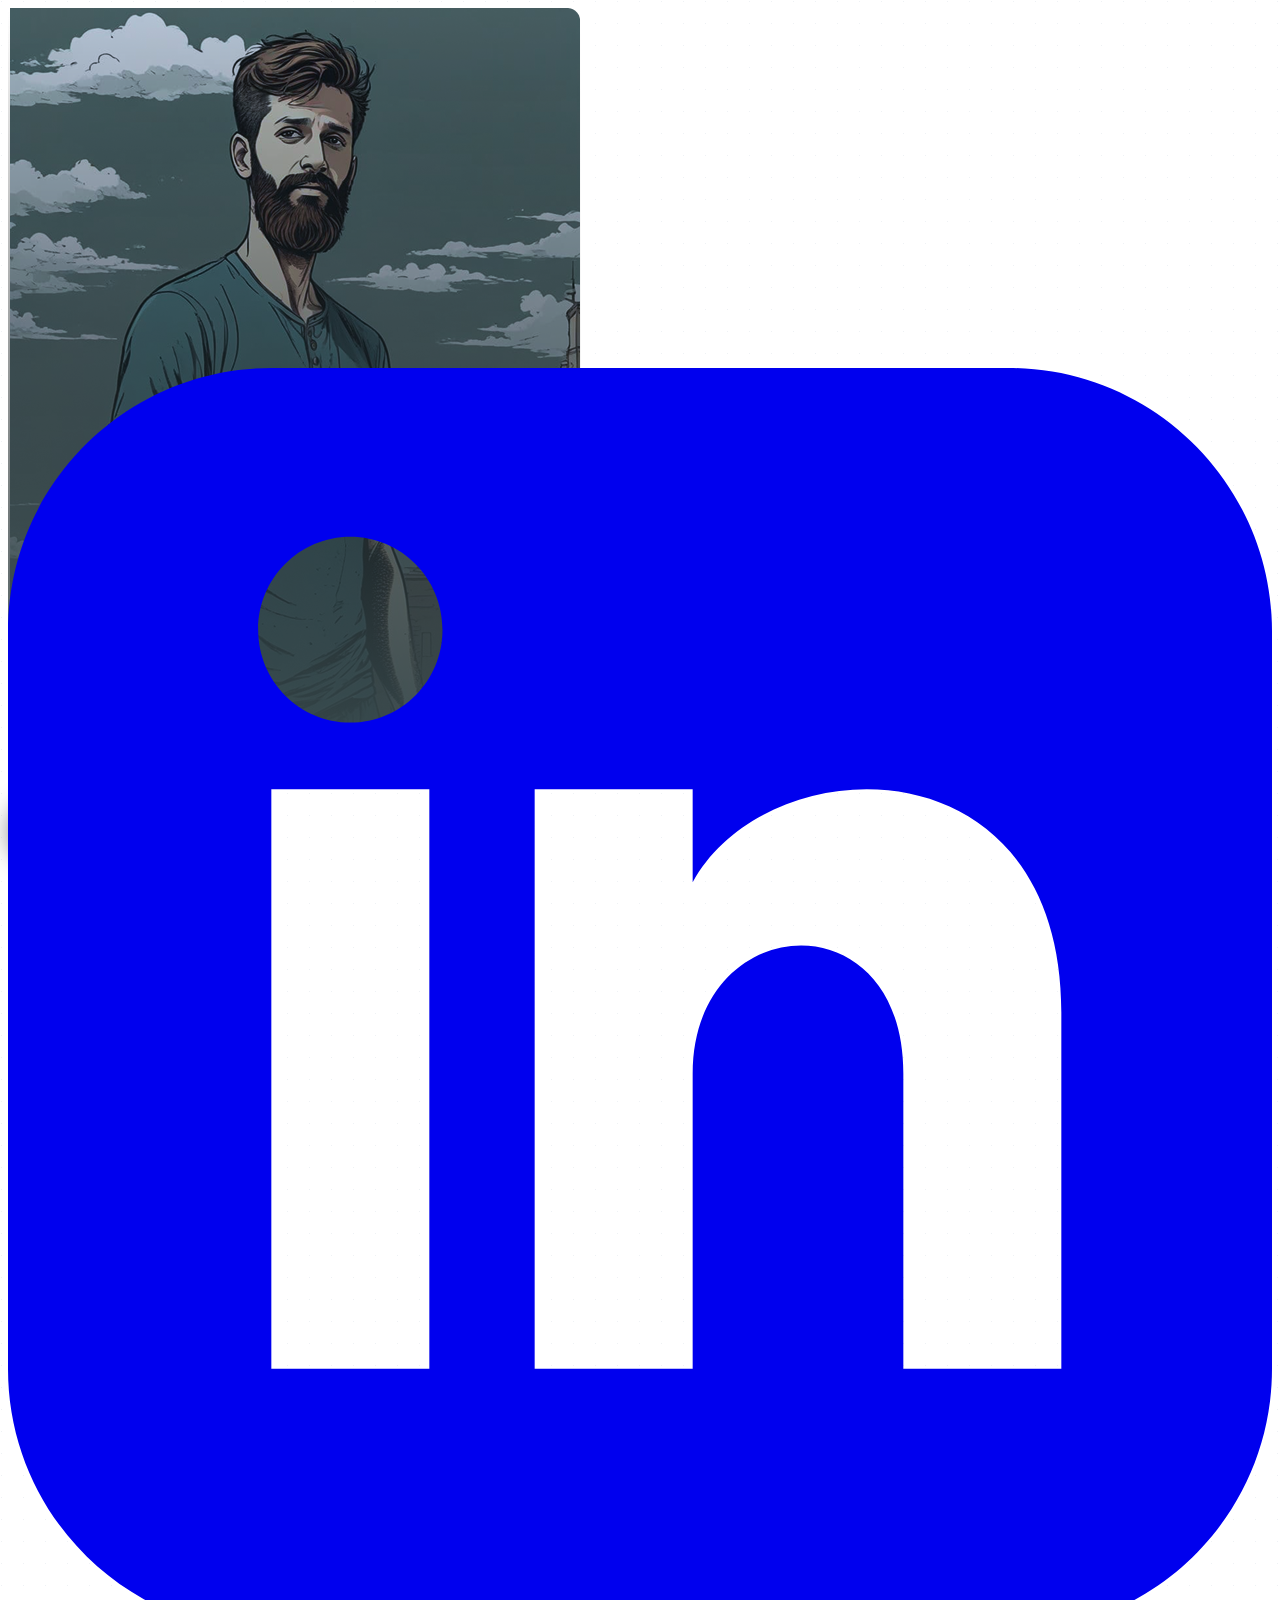
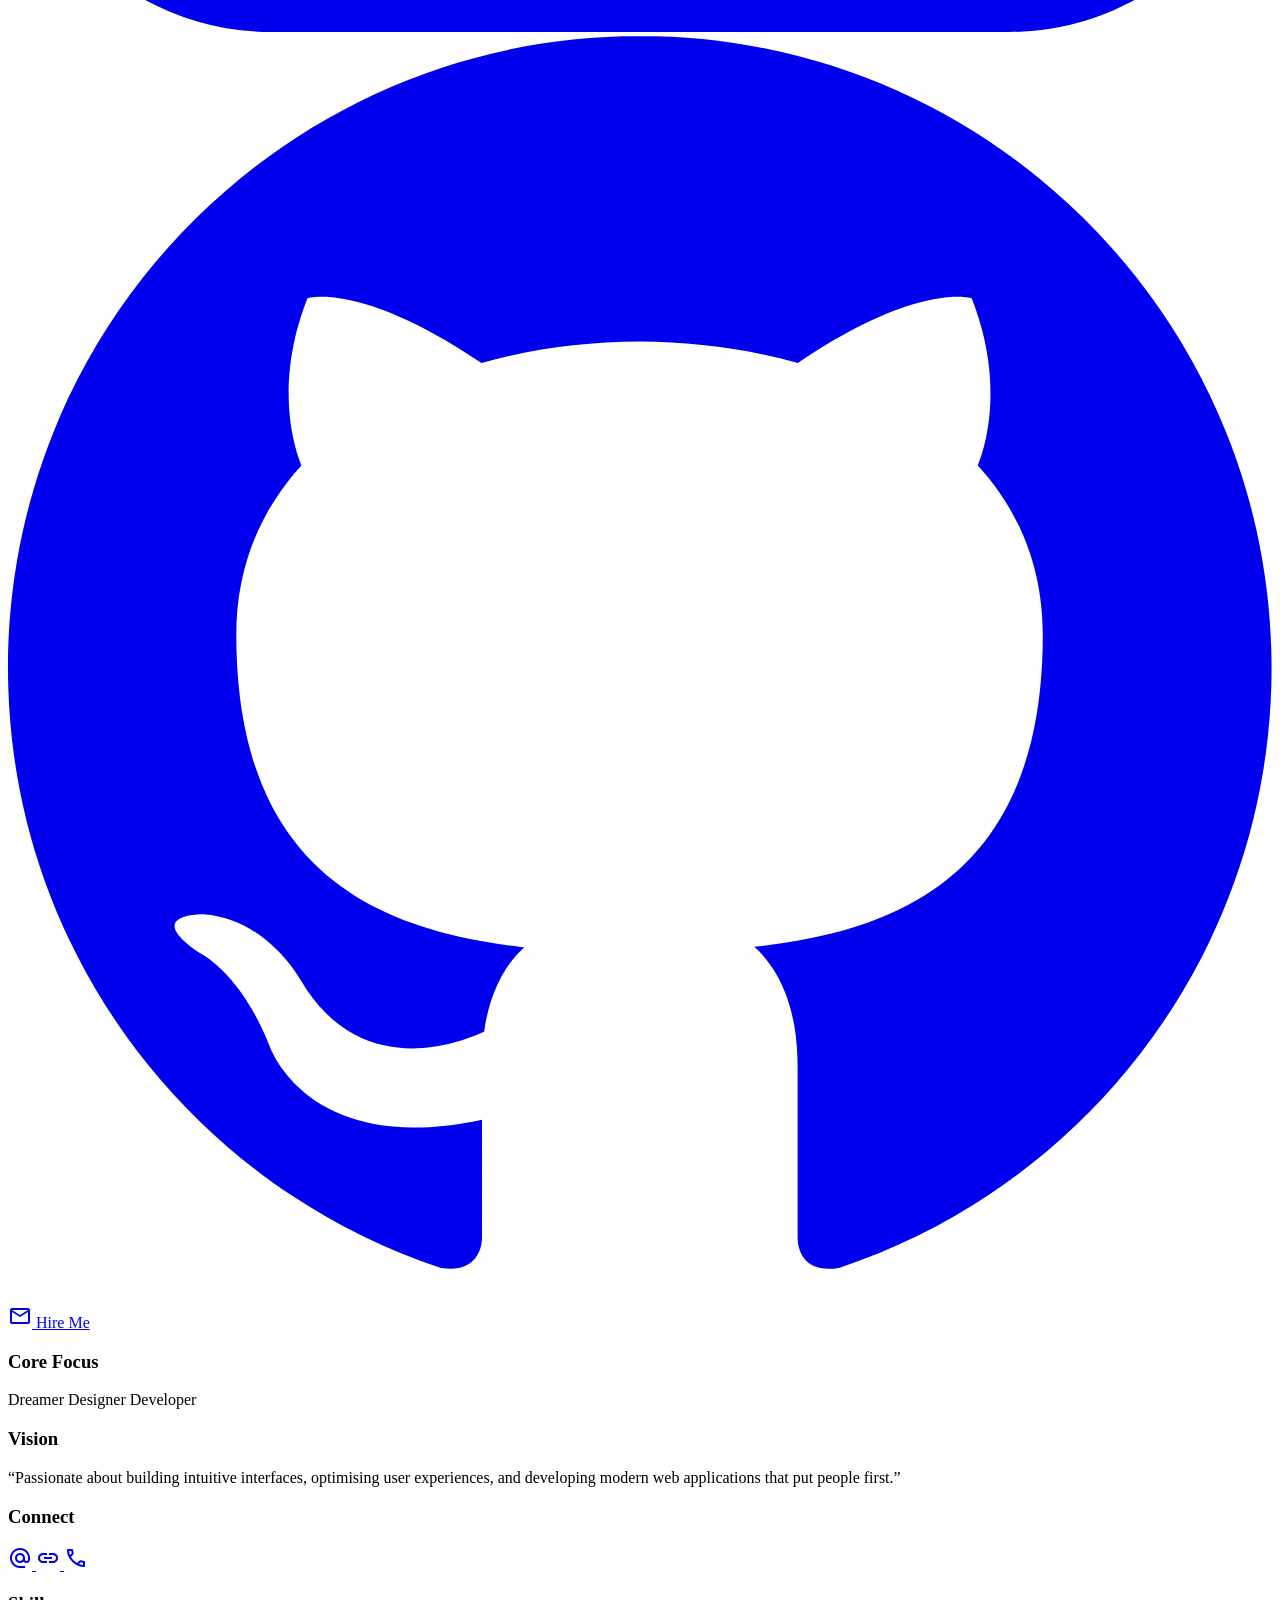
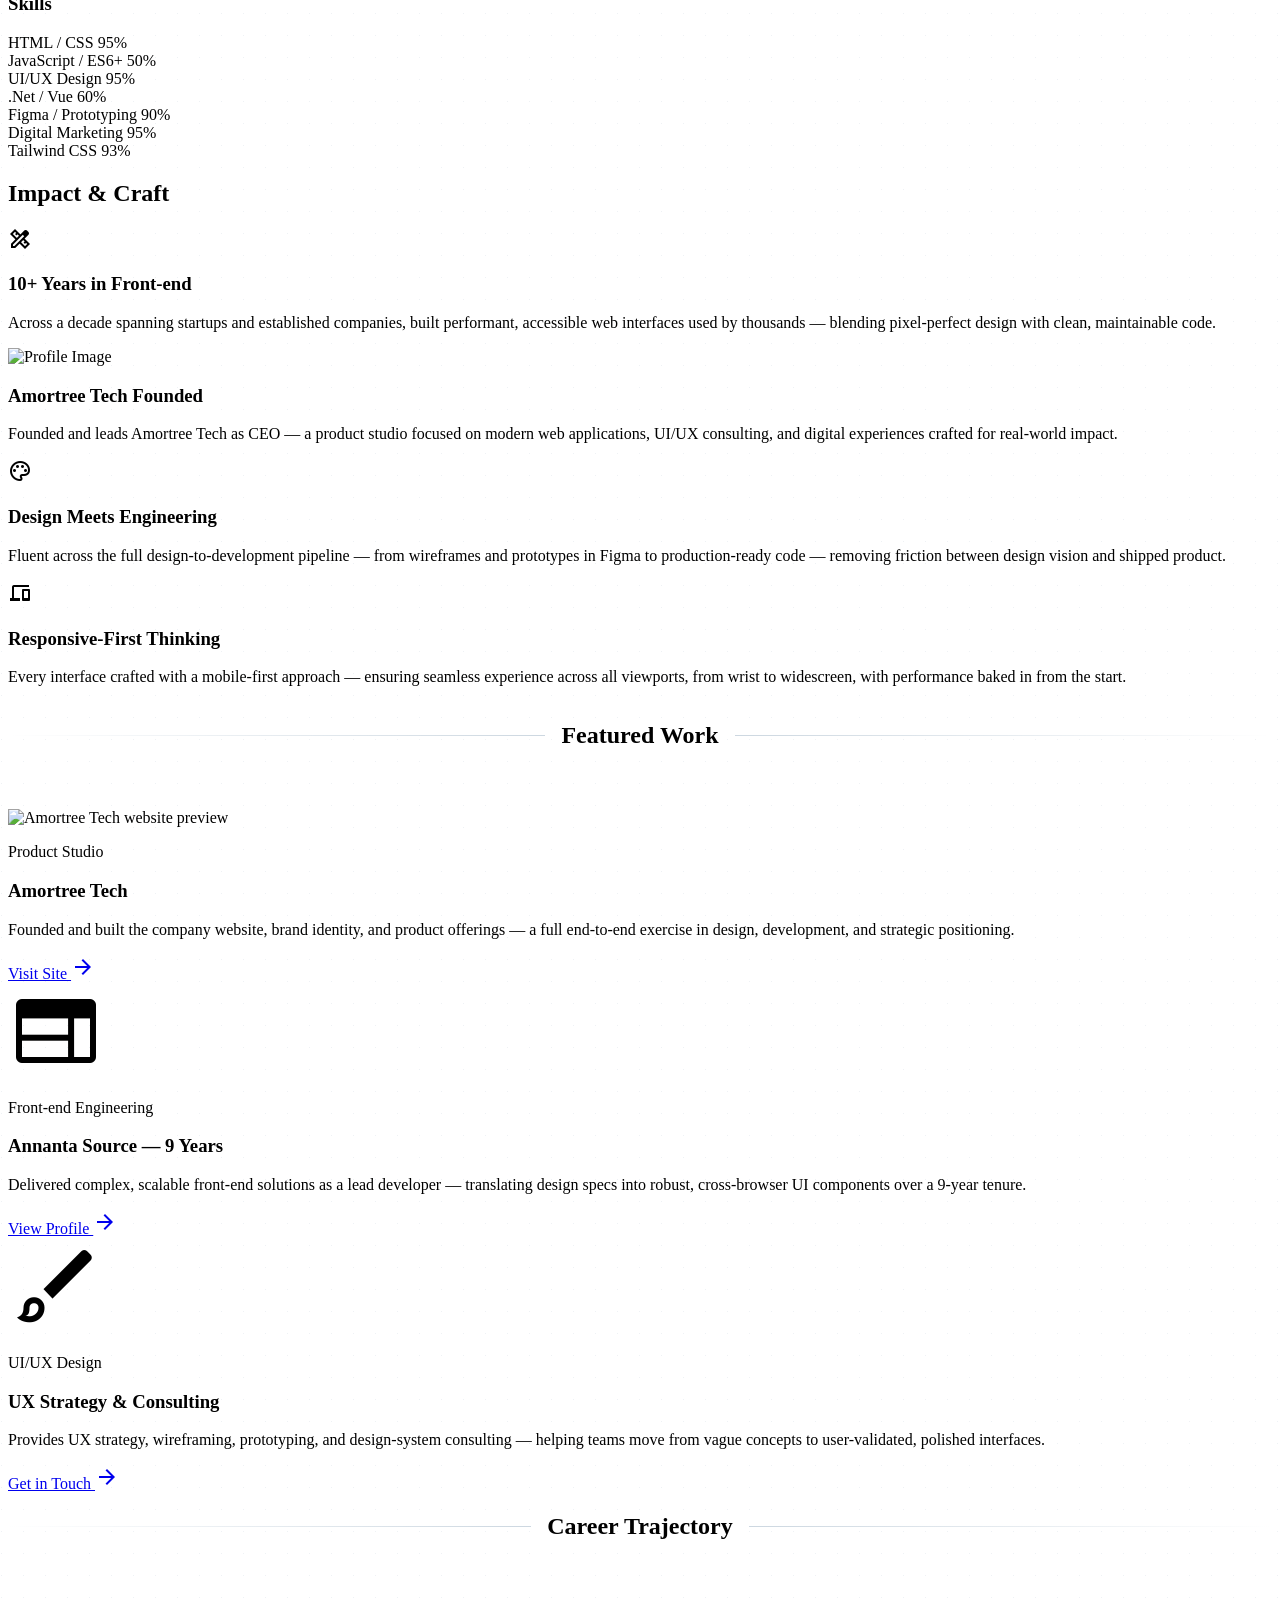
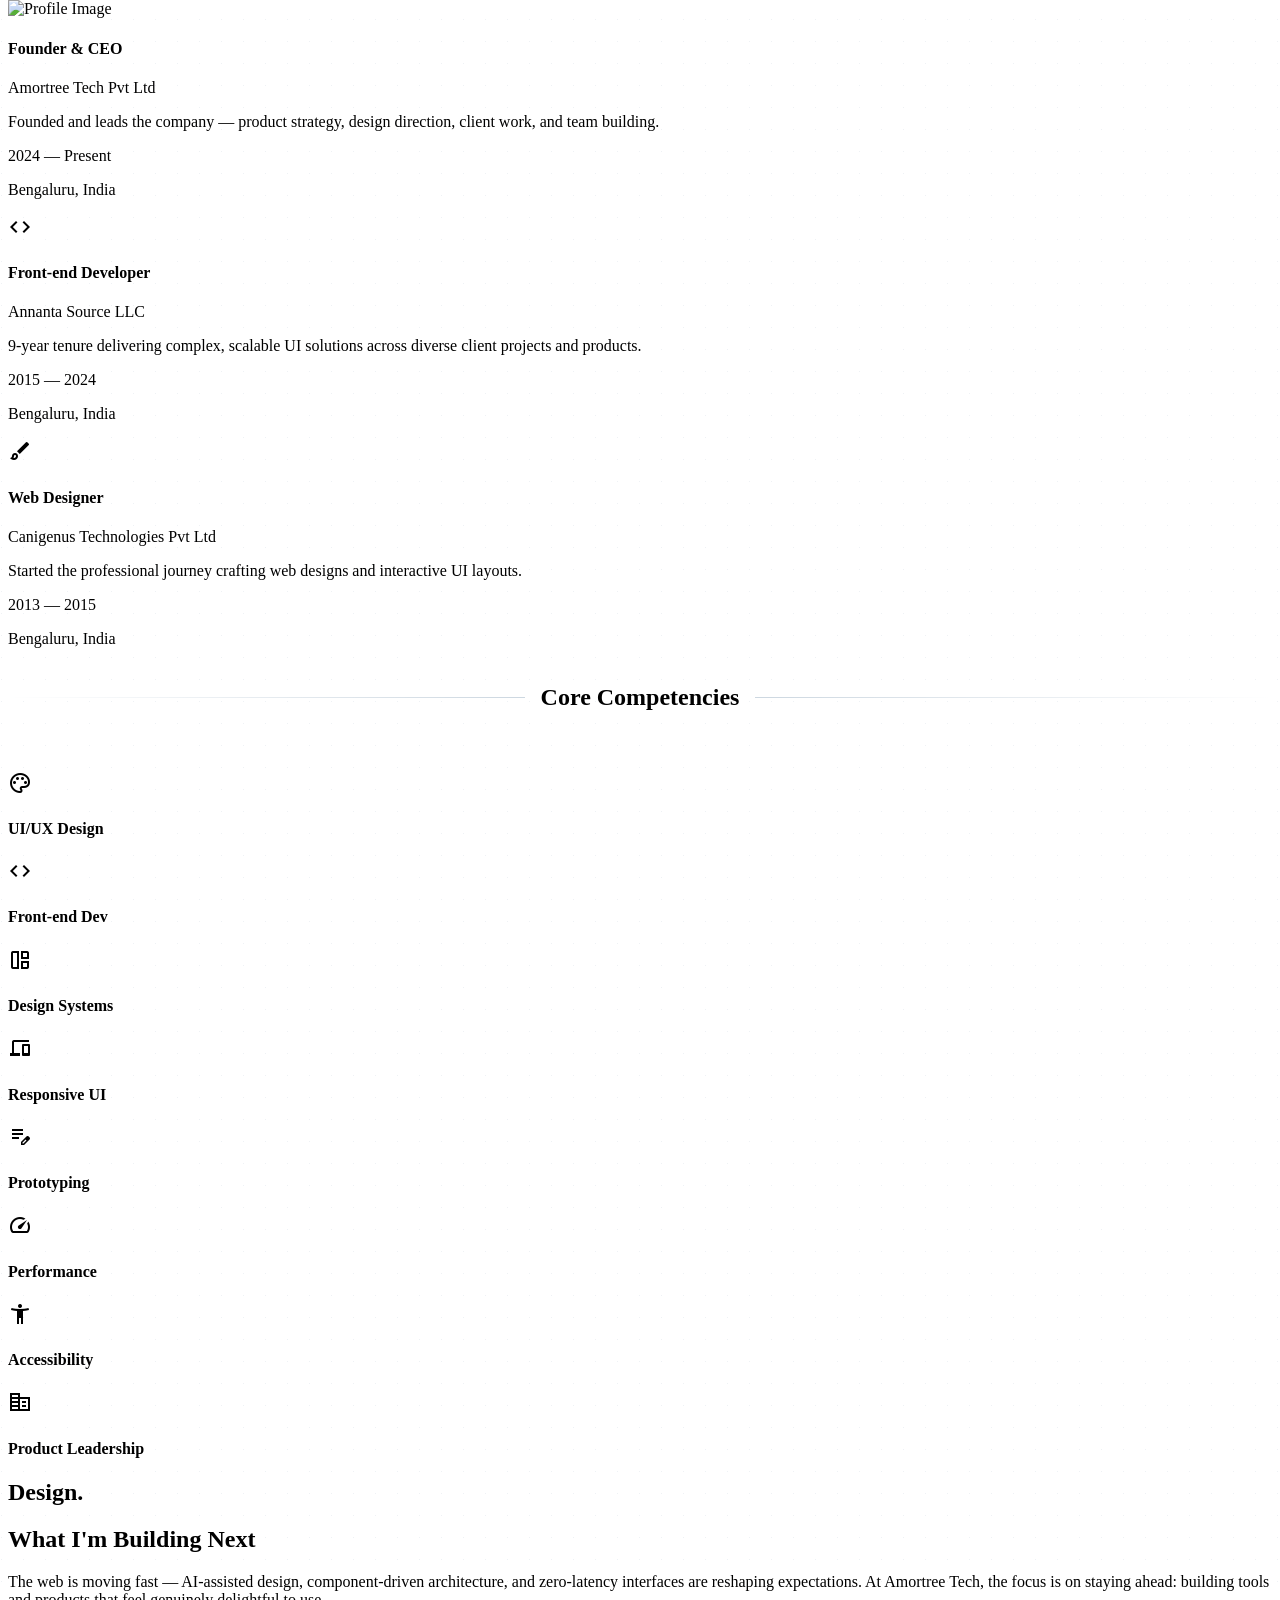
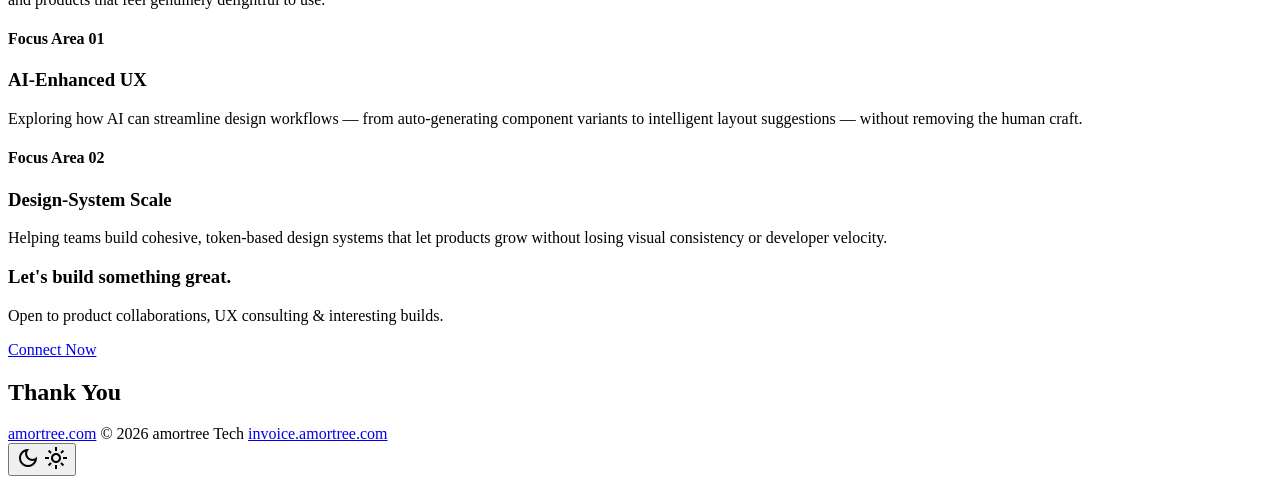
==== index.html @ ea26b458 "rel" ====
<!DOCTYPE html>
<html class="scroll-smooth dark" lang="en">

<head>
    <meta charset="utf-8" />
    <meta content="width=device-width, initial-scale=1.0" name="viewport" />
    <title>Dinesh | UI/UX Strategist & Front-end Innovator</title>
    <link rel="shortcut icon" href="https://amortree.com/assets/favicon-DWfsGvND.png" type="image/x-icon">
    <link href="https://fonts.googleapis.com" rel="preconnect" />
    <link crossorigin="" href="https://fonts.gstatic.com" rel="preconnect" />
    <link
        href="https://fonts.googleapis.com/css2?family=Inter:wght@300;400;500;600;700&family=Fraunces:ital,opsz,wght@0,9..144,300;0,9..144,500;0,9..144,600;0,9..144,700;0,9..144,900;1,9..144,500;1,9..144,600&display=swap"
        rel="stylesheet" />
    <link
        href="https://fonts.googleapis.com/css2?family=Material+Symbols+Outlined:opsz,wght,FILL,GRAD@20..48,100..700,0..1,-50..200"
        rel="stylesheet" />
    <script src="https://cdn.tailwindcss.com?plugins=forms,typography"></script>
    <script>
        tailwind.config = {
            darkMode: "class",
            theme: {
                extend: {
                    colors: {
                        primary: "#9BB0C2",
                        "primary-bright": "#EDF2F5",
                        sapphire: "#16324F",
                        "background-light": "#F5F4F1",
                        "background-dark": "#0B0D10",
                    },
                    fontFamily: {
                        display: ["Fraunces", "serif"],
                        sans: ["Inter", "sans-serif"],
                    },
                },
            },
        };
    </script>
    <style>
        /* ── Fine paper-grain texture (the one signature flourish) ── */
        body {
            position: relative;
            background-image:
                radial-gradient(circle at 1.5px 1.5px, rgba(155, 176, 194, 0.16) 1px, transparent 0);
            background-size: 22px 22px;
        }

        html:not(.dark) body {
            background-image:
                radial-gradient(circle at 1.5px 1.5px, rgba(92, 108, 120, 0.09) 1px, transparent 0);
            background-size: 22px 22px;
        }

        /* ── Sidebar portrait height responsive ── */
        .portrait-wrap {
            height: 300px;
        }

        @media (min-width: 1024px) {
            .portrait-wrap {
                height: 360px;
            }
        }

        /* ── Sidebar fixed on desktop, stacked on mobile ── */
        @media (max-width: 1023px) {
            .sidebar {
                position: relative !important;
                width: 100% !important;
                border-right: none !important;
                border-bottom: 1px solid rgba(155, 176, 194, 0.25);
            }

            .main-content {
                margin-left: 0 !important;
            }
        }

        /* ── Monogram seal (brushed platinum medallion) ── */
        .seal {
            width: 64px;
            height: 64px;
            border-radius: 9999px;
            background: radial-gradient(circle at 32% 28%, #F4F7F9, #9BB0C2 55%, #4E5D68 100%);
            border: 1px solid rgba(255, 255, 255, 0.35);
            box-shadow: 0 8px 24px rgba(0, 0, 0, 0.45), inset 0 1px 1px rgba(255, 255, 255, 0.5);
            display: flex;
            align-items: center;
            justify-content: center;
        }

        .seal span {
            font-family: "Fraunces", serif;
            font-style: italic;
            font-weight: 600;
            font-size: 1.75rem;
            color: #1A222B;
        }

        /* ── Skill bar animation ── */
        .skill-bar-fill {
            width: 0;
            transition: width 1.2s cubic-bezier(.4, 0, .2, 1);
            background: linear-gradient(90deg, #5C6C78, #9BB0C2 55%, #EDF2F5);
        }

        .skill-bar-fill.animate {
            width: var(--target-width);
        }

        /* ── Card hover lift ── */
        .lift-card {
            transition: transform 0.3s ease, box-shadow 0.3s ease, border-color 0.3s ease;
        }

        .lift-card:hover {
            transform: translateY(-4px);
            box-shadow: 0 20px 40px rgba(155, 176, 194, 0.16);
            border-color: rgba(155, 176, 194, 0.4);
        }

        /* ── Tag pill ── */
        .tag {
            display: inline-block;
            padding: 2px 10px;
            border-radius: 99px;
            font-size: 0.7rem;
            font-weight: 600;
        }

        /* ── Competency hover ── */
        .competency-card .icon-wrap {
            transition: background 0.25s, color 0.25s, border-color 0.25s;
        }

        .competency-card:hover .icon-wrap {
            background: linear-gradient(135deg, #EDF2F5, #9BB0C2);
            color: #1A222B;
            border-color: transparent;
        }

        /* ── Section divider — hairline with a platinum pip ── */
        .divider-title {
            display: flex;
            align-items: center;
            gap: 1rem;
            margin-bottom: 2.5rem;
        }

        .divider-title span.line {
            flex: 1;
            height: 1px;
            background: linear-gradient(90deg, rgba(155, 176, 194, 0), rgba(155, 176, 194, 0.5) 50%, rgba(155, 176, 194, 0));
        }

        .divider-title span.line:first-child {
            background: linear-gradient(90deg, rgba(155, 176, 194, 0), rgba(155, 176, 194, 0.5));
        }

        .divider-title span.line:last-child {
            background: linear-gradient(90deg, rgba(155, 176, 194, 0.5), rgba(155, 176, 194, 0));
        }

        /* ── Accessible focus states (platinum, always visible) ── */
        a:focus-visible,
        button:focus-visible {
            outline: 2px solid #9BB0C2;
            outline-offset: 3px;
            border-radius: 4px;
        }

        /* ── Respect reduced-motion preference ── */
        @media (prefers-reduced-motion: reduce) {

            *,
            *::before,
            *::after {
                animation-duration: 0.001ms !important;
                animation-iteration-count: 1 !important;
                transition-duration: 0.001ms !important;
                scroll-behavior: auto !important;
            }

            .skill-bar-fill {
                width: var(--target-width) !important;
            }
        }

        /* ── Mobile nav spacing fix ── */
        @media (max-width: 640px) {
            .footer-links {
                flex-direction: column;
                gap: 8px;
            }
        }
    </style>
</head>

<body
    class="bg-background-light dark:bg-background-dark text-stone-800 dark:text-stone-200 transition-colors duration-300 font-sans">
    <div class="flex flex-col lg:flex-row min-h-screen">

        <!-- ═══ SIDEBAR ═══ -->
        <aside
            class="sidebar lg:w-80 xl:w-96 lg:fixed lg:inset-y-0 lg:left-0 z-50 bg-white dark:bg-stone-900 border-r border-stone-200 dark:border-stone-800 overflow-y-auto">

            <!-- Portrait -->
            <div class="portrait-wrap relative w-full overflow-hidden">
                <img alt="Portrait of Dinesh" class="w-full h-full object-cover object-top transition duration-700"
                    src="img/dini.png"
                    onerror="this.src='https://ui-avatars.com/api/?name=Dinesh&size=400&background=0b0d10&color=9BB0C2&bold=true&font-size=0.4'" />
                <div class="absolute inset-0 bg-gradient-to-t from-[#0B0D10] via-[#0B0D10]/25 to-transparent"></div>
                <div class="absolute inset-0 ring-1 ring-inset ring-primary/20"></div>
                <div class="seal absolute top-5 right-5" aria-hidden="true"><span>D</span></div>
                <div class="absolute bottom-5 left-6 right-6">
                    <h1 class="font-display italic text-3xl sm:text-4xl text-white font-semibold leading-tight">Dinesh
                    </h1>
                    <p class="text-primary uppercase text-xs mt-1.5 tracking-[0.15em]">UI/UX Strategist · Front-end
                        Innovator</p>
                    <p class="font-display text-lg text-primary-bright font-semibold leading-tight mt-3">amortree tech
                    </p>
                    <p class="text-stone-300 uppercase text-[0.65rem] mt-0.5 tracking-[0.15em]">Founder &amp; CEO
                    </p>
                </div>
            </div>

            <!-- Sidebar body -->
            <div class="p-6 space-y-7">

                <!-- Social + CTA -->
                <div class="flex flex-wrap items-center gap-3">
                    <a class="w-10 h-10 flex items-center justify-center rounded-lg bg-white dark:bg-stone-800 shadow-sm border border-stone-200 dark:border-stone-700 hover:border-primary text-stone-600 dark:text-stone-300 hover:text-primary transition-colors"
                        href="https://www.linkedin.com/in/dineshdesign/" title="LinkedIn" target="_blank" rel="noopener"
                        aria-label="Dinesh on LinkedIn">
                        <svg class="w-5 h-5" fill="currentColor" viewBox="0 0 24 24">
                            <path
                                d="M19 0h-14c-2.761 0-5 2.239-5 5v14c0 2.761 2.239 5 5 5h14c2.761 0 5-2.239 5-5v-14c0-2.761-2.239-5-5-5zm-11 19h-3v-11h3v11zm-1.5-12.268c-.966 0-1.75-.79-1.75-1.764s.784-1.764 1.75-1.764 1.75.79 1.75 1.764-.783 1.764-1.75 1.764zm13.5 12.268h-3v-5.604c0-3.368-4-3.113-4 0v5.604h-3v-11h3v1.765c1.396-2.586 7-2.777 7 2.476v6.759z" />
                        </svg>
                    </a>
                    <a class="w-10 h-10 flex items-center justify-center rounded-lg bg-white dark:bg-stone-800 shadow-sm border border-stone-200 dark:border-stone-700 hover:border-primary text-stone-600 dark:text-stone-300 hover:text-primary transition-colors"
                        href="https://github.com/dineshann" title="GitHub" target="_blank" rel="noopener"
                        aria-label="Dinesh on GitHub">
                        <svg class="w-5 h-5" fill="currentColor" viewBox="0 0 24 24">
                            <path
                                d="M12 0c-6.626 0-12 5.373-12 12 0 5.302 3.438 9.8 8.207 11.387.599.111.793-.261.793-.577v-2.234c-3.338.726-4.041-1.416-4.041-1.416-.546-1.387-1.333-1.756-1.333-1.756-1.089-.745.083-.729.083-.729 1.205.084 1.839 1.237 1.839 1.237 1.07 1.834 2.807 1.304 3.492.997.107-.775.418-1.305.762-1.604-2.665-.305-5.467-1.334-5.467-5.931 0-1.311.469-2.381 1.236-3.221-.124-.303-.535-1.524.117-3.176 0 0 1.008-.322 3.301 1.23.957-.266 1.983-.399 3.003-.404 1.02.005 2.047.138 3.006.404 2.291-1.552 3.297-1.23 3.297-1.23.653 1.653.242 2.874.118 3.176.77.84 1.235 1.91 1.235 3.221 0 4.609-2.807 5.624-5.479 5.921.43.372.823 1.102.823 2.222v3.293c0 .319.192.694.801.576 4.765-1.589 8.199-6.086 8.199-11.386 0-6.627-5.373-12-12-12z" />
                        </svg>
                    </a>
                    <a class="px-5 py-2 bg-gradient-to-r from-primary to-primary-bright hover:brightness-110 text-stone-950 font-semibold rounded-lg flex items-center gap-2 transition-all shadow-lg shadow-primary/20 text-sm"
                        href="mailto:hi@amortree.com">
                        <span class="material-symbols-outlined text-sm">mail</span>
                        Hire Me
                    </a>
                </div>

                <!-- Core Focus -->
                <div>
                    <h3 class="text-xs font-bold uppercase tracking-[0.2em] text-primary/80 mb-3">Core Focus</h3>
                    <div class="flex flex-wrap gap-2">
                        <span
                            class="px-3 py-1 border border-primary/40 text-primary rounded-full text-xs font-medium">Dreamer</span>
                        <span
                            class="px-3 py-1 border border-primary/40 text-primary rounded-full text-xs font-medium">Designer</span>
                        <span
                            class="px-3 py-1 border border-primary/40 text-primary rounded-full text-xs font-medium">Developer</span>
                    </div>
                </div>

                <!-- Vision -->
                <div>
                    <h3 class="text-xs font-bold uppercase tracking-[0.2em] text-primary/80 mb-3">Vision</h3>
                    <p class="font-display italic text-stone-700 dark:text-stone-300 leading-relaxed text-[0.95rem]">
                        <span class="text-primary text-2xl align-top leading-none">&ldquo;</span>Passionate about
                        building intuitive interfaces, optimising user experiences, and developing modern web
                        applications that put people first.<span
                            class="text-primary text-2xl align-bottom leading-none">&rdquo;</span>
                    </p>
                </div>

                <!-- Connect -->
                <div>
                    <h3 class="text-xs font-bold uppercase tracking-[0.2em] text-primary/80 mb-3">Connect</h3>
                    <div class="flex flex-wrap gap-3">
                        <a class="w-10 h-10 flex items-center justify-center rounded-full bg-stone-100 dark:bg-stone-800 hover:bg-primary hover:text-stone-950 text-stone-600 dark:text-stone-300 transition-all"
                            href="mailto:dineshwbd@gmail.com" title="Email" aria-label="Email Dinesh">
                            <span class="material-symbols-outlined text-xl">alternate_email</span>
                        </a>
                        <a class="w-10 h-10 flex items-center justify-center rounded-full bg-stone-100 dark:bg-stone-800 hover:bg-primary hover:text-stone-950 text-stone-600 dark:text-stone-300 transition-all"
                            href="https://amortree.com" title="Website" aria-label="Visit amortree.com">
                            <span class="material-symbols-outlined text-xl">link</span>
                        </a>
                        <a class="w-10 h-10 flex items-center justify-center rounded-full bg-stone-100 dark:bg-stone-800 hover:bg-primary hover:text-stone-950 text-stone-600 dark:text-stone-300 transition-all"
                            href="tel:+918892678712" title="Call" aria-label="Call Dinesh">
                            <span class="material-symbols-outlined text-xl">call</span>
                        </a>
                    </div>
                </div>

                <!-- Skills -->
                <div>
                    <h3 class="text-xs font-bold uppercase tracking-[0.2em] text-primary/80 mb-4">Skills</h3>
                    <div class="space-y-3" id="skill-bars">
                        <!-- bars injected by JS -->
                    </div>
                </div>

            </div>
        </aside>

        <!-- ═══ MAIN ═══ -->
        <main class="main-content lg:ml-80 xl:ml-96 flex-1">

            <!-- ── Global Impact ── -->
            <section class="p-6 lg:p-12 lg:pt-20 xl:px-20 xl:pt-20 xl:pb-6 mb-6" id="impact">
                <h2 class="text-3xl lg:text-5xl font-display font-bold mb-10 flex items-center gap-4">
                    <span class="w-12 h-1 bg-primary rounded-full"></span>
                    Impact &amp; Craft
                </h2>
                <div class="grid grid-cols-1 sm:grid-cols-2 gap-6">
                    <div
                        class="lift-card p-7 rounded-2xl bg-white dark:bg-stone-800 border border-stone-100 dark:border-stone-700">
                        <div
                            class="w-12 h-12 rounded-xl bg-primary/10 flex items-center justify-center text-primary mb-5">
                            <span class="material-symbols-outlined text-2xl">design_services</span>
                        </div>
                        <h3 class="text-xl font-bold mb-3">10+ Years in Front-end</h3>
                        <p class="text-stone-500 dark:text-stone-400 leading-relaxed text-sm">
                            Across a decade spanning startups and established companies, built performant, accessible
                            web interfaces used by thousands — blending pixel-perfect design with clean, maintainable
                            code.
                        </p>
                    </div>
                    <div
                        class="lift-card p-7 rounded-2xl bg-white dark:bg-stone-800 border border-stone-100 dark:border-stone-700">
                        <div
                            class="w-12 h-12 rounded-xl bg-primary/10 flex items-center justify-center text-primary mb-5">
                            <img src="https://amortree.com/assets/favicon-DWfsGvND.png" alt="Profile Image" class="w-full h-full object-cover rounded-lg" />
                        </div>
                        <h3 class="text-xl font-bold mb-3">Amortree Tech Founded</h3>
                        <p class="text-stone-500 dark:text-stone-400 leading-relaxed text-sm">
                            Founded and leads Amortree Tech as CEO — a product studio focused on modern web
                            applications, UI/UX consulting, and digital experiences crafted for real-world impact.
                        </p>
                    </div>
                    <div
                        class="lift-card p-7 rounded-2xl bg-white dark:bg-stone-800 border border-stone-100 dark:border-stone-700">
                        <div
                            class="w-12 h-12 rounded-xl bg-primary/10 flex items-center justify-center text-primary mb-5">
                            <span class="material-symbols-outlined text-2xl">palette</span>
                        </div>
                        <h3 class="text-xl font-bold mb-3">Design Meets Engineering</h3>
                        <p class="text-stone-500 dark:text-stone-400 leading-relaxed text-sm">
                            Fluent across the full design-to-development pipeline — from wireframes and prototypes in
                            Figma to production-ready code — removing friction between design vision and shipped
                            product.
                        </p>
                    </div>
                    <div
                        class="lift-card p-7 rounded-2xl bg-white dark:bg-stone-800 border border-stone-100 dark:border-stone-700">
                        <div
                            class="w-12 h-12 rounded-xl bg-primary/10 flex items-center justify-center text-primary mb-5">
                            <span class="material-symbols-outlined text-2xl">devices</span>
                        </div>
                        <h3 class="text-xl font-bold mb-3">Responsive-First Thinking</h3>
                        <p class="text-stone-500 dark:text-stone-400 leading-relaxed text-sm">
                            Every interface crafted with a mobile-first approach — ensuring seamless experience across
                            all viewports, from wrist to widescreen, with performance baked in from the start.
                        </p>
                    </div>
                </div>
            </section>

            <!-- ── Strategic Initiatives ── -->
            <section class="p-6 lg:p-12 xl:px-20 xl:py-6 mb-6">
                <div class="divider-title">
                    <span class="line"></span>
                    <h2 class="font-display text-2xl sm:text-4xl dark:text-white whitespace-nowrap">Featured Work</h2>
                    <span class="line"></span>
                </div>
                <div class="grid grid-cols-1 sm:grid-cols-2 xl:grid-cols-3 gap-6">

                    <!-- Card 1 -->
                    <div
                        class="lift-card group relative bg-white dark:bg-stone-900 border border-stone-200 dark:border-stone-800 rounded-2xl overflow-hidden">
                        <div
                            class="h-44 overflow-hidden bg-gradient-to-br from-[#1C2733] via-[#0F151C] to-stone-950 flex items-center justify-center">
                            <img src="https://demo.amortree.com/assets/img/og-image.png" alt="Amortree Tech website preview" class="w-full h-full object-cover">
                        </div>
                        <div class="p-5">
                            <p class="text-primary text-xs font-bold uppercase tracking-wider mb-1">Product Studio</p>
                            <h3 class="text-lg font-bold mb-2 dark:text-white">Amortree Tech</h3>
                            <p class="text-stone-500 dark:text-stone-400 text-sm leading-relaxed mb-4">
                                Founded and built the company website, brand identity, and product offerings — a full
                                end-to-end exercise in design, development, and strategic positioning.
                            </p>
                            <a class="inline-flex items-center text-sm font-semibold hover:text-primary transition-colors"
                                href="https://amortree.com" target="_blank">
                                Visit Site <span class="material-symbols-outlined ml-1 text-sm">arrow_forward</span>
                            </a>
                        </div>
                    </div>

                    <!-- Card 2 -->
                    <div
                        class="lift-card group relative bg-white dark:bg-stone-900 border border-stone-200 dark:border-stone-800 rounded-2xl overflow-hidden">
                        <div
                            class="h-44 overflow-hidden bg-gradient-to-br from-stone-800 to-stone-950 flex items-center justify-center">
                            <span class="material-symbols-outlined text-stone-500" style="font-size:6rem">web</span>
                        </div>
                        <div class="p-5">
                            <p class="text-primary text-xs font-bold uppercase tracking-wider mb-1">Front-end
                                Engineering</p>
                            <h3 class="text-lg font-bold mb-2 dark:text-white">Annanta Source — 9 Years</h3>
                            <p class="text-stone-500 dark:text-stone-400 text-sm leading-relaxed mb-4">
                                Delivered complex, scalable front-end solutions as a lead developer — translating design
                                specs into robust, cross-browser UI components over a 9-year tenure.
                            </p>
                            <a class="inline-flex items-center text-sm font-semibold hover:text-primary transition-colors"
                                href="https://www.linkedin.com/in/dineshdesign/" target="_blank">
                                View Profile <span class="material-symbols-outlined ml-1 text-sm">arrow_forward</span>
                            </a>
                        </div>
                    </div>

                    <!-- Card 3 -->
                    <div
                        class="lift-card group relative bg-white dark:bg-stone-900 border border-stone-200 dark:border-stone-800 rounded-2xl overflow-hidden">
                        <div
                            class="h-44 overflow-hidden bg-gradient-to-br from-sapphire to-stone-950 flex items-center justify-center">
                            <span class="material-symbols-outlined text-primary-bright/40"
                                style="font-size:6rem">brush</span>
                        </div>
                        <div class="p-5">
                            <p class="text-primary text-xs font-bold uppercase tracking-wider mb-1">UI/UX Design</p>
                            <h3 class="text-lg font-bold mb-2 dark:text-white">UX Strategy &amp; Consulting</h3>
                            <p class="text-stone-500 dark:text-stone-400 text-sm leading-relaxed mb-4">
                                Provides UX strategy, wireframing, prototyping, and design-system consulting — helping
                                teams move from vague concepts to user-validated, polished interfaces.
                            </p>
                            <a class="inline-flex items-center text-sm font-semibold hover:text-primary transition-colors"
                                href="mailto:hi@amortree.com">
                                Get in Touch <span class="material-symbols-outlined ml-1 text-sm">arrow_forward</span>
                            </a>
                        </div>
                    </div>

                </div>
            </section>

            <!-- ── Career Trajectory ── -->
            <section class="p-6 lg:p-12 xl:px-20 xl:py-6 mb-6">
                <div class="divider-title">
                    <span class="line"></span>
                    <h2 class="font-display text-2xl sm:text-4xl dark:text-white whitespace-nowrap">Career Trajectory
                    </h2>
                    <span class="line"></span>
                </div>
                <div class="space-y-4 max-w-4xl mx-auto">

                    <div
                        class="lift-card p-5 sm:p-6 bg-white dark:bg-stone-900/50 border border-stone-200 dark:border-stone-800 rounded-xl">
                        <div class="flex flex-col sm:flex-row sm:items-center justify-between gap-3">
                            <div class="flex items-start gap-4">
                                <div
                                    class="w-11 h-11 rounded-lg bg-primary/10 flex items-center justify-center shrink-0">
                                    <img src="https://amortree.com/assets/favicon-DWfsGvND.png" alt="Profile Image" class="w-full h-full object-cover rounded-lg" />
                                </div>
                                <div>
                                    <h4 class="text-base font-bold dark:text-white leading-tight">Founder &amp; CEO</h4>
                                    <p class="text-primary text-sm font-medium mt-0.5">Amortree Tech Pvt Ltd</p>
                                    <p class="text-stone-400 text-xs mt-1">Founded and leads the company — product
                                        strategy, design direction, client work, and team building.</p>
                                </div>
                            </div>
                            <div class="pl-[60px] sm:pl-0 sm:text-right shrink-0">
                                <p class="text-sm font-bold dark:text-white">2024 — Present</p>
                                <p class="text-xs text-stone-500">Bengaluru, India</p>
                            </div>
                        </div>
                    </div>

                    <div
                        class="lift-card p-5 sm:p-6 bg-white dark:bg-stone-900/50 border border-stone-200 dark:border-stone-800 rounded-xl">
                        <div class="flex flex-col sm:flex-row sm:items-center justify-between gap-3">
                            <div class="flex items-start gap-4">
                                <div
                                    class="w-11 h-11 rounded-lg bg-stone-200 dark:bg-stone-800 flex items-center justify-center shrink-0">
                                    <span class="material-symbols-outlined text-stone-500 text-xl">code</span>
                                </div>
                                <div>
                                    <h4 class="text-base font-bold dark:text-white leading-tight">Front-end Developer
                                    </h4>
                                    <p class="text-stone-500 text-sm font-medium mt-0.5">Annanta Source LLC</p>
                                    <p class="text-stone-400 text-xs mt-1">9-year tenure delivering complex, scalable UI
                                        solutions across diverse client projects and products.</p>
                                </div>
                            </div>
                            <div class="pl-[60px] sm:pl-0 sm:text-right shrink-0">
                                <p class="text-sm font-bold dark:text-white">2015 — 2024</p>
                                <p class="text-xs text-stone-500">Bengaluru, India</p>
                            </div>
                        </div>
                    </div>

                    <div
                        class="lift-card p-5 sm:p-6 bg-white dark:bg-stone-900/50 border border-stone-200 dark:border-stone-800 rounded-xl">
                        <div class="flex flex-col sm:flex-row sm:items-center justify-between gap-3">
                            <div class="flex items-start gap-4">
                                <div
                                    class="w-11 h-11 rounded-lg bg-stone-200 dark:bg-stone-800 flex items-center justify-center shrink-0">
                                    <span class="material-symbols-outlined text-stone-500 text-xl">brush</span>
                                </div>
                                <div>
                                    <h4 class="text-base font-bold dark:text-white leading-tight">Web Designer</h4>
                                    <p class="text-stone-500 text-sm font-medium mt-0.5">Canigenus Technologies Pvt Ltd
                                    </p>
                                    <p class="text-stone-400 text-xs mt-1">Started the professional journey crafting web
                                        designs and interactive UI layouts.</p>
                                </div>
                            </div>
                            <div class="pl-[60px] sm:pl-0 sm:text-right shrink-0">
                                <p class="text-sm font-bold dark:text-white">2013 — 2015</p>
                                <p class="text-xs text-stone-500">Bengaluru, India</p>
                            </div>
                        </div>
                    </div>

                </div>
            </section>

            <!-- ── Core Competencies ── -->
            <section class="p-6 lg:p-12 xl:px-20 xl:py-6 mb-6">
                <div class="divider-title">
                    <span class="line"></span>
                    <h2 class="font-display text-2xl sm:text-4xl dark:text-white whitespace-nowrap">Core Competencies
                    </h2>
                    <span class="line"></span>
                </div>
                <div class="grid grid-cols-2 sm:grid-cols-3 md:grid-cols-4 gap-4">

                    <div
                        class="competency-card p-5 sm:p-7 bg-white dark:bg-stone-900 border border-stone-200 dark:border-stone-800 rounded-xl flex flex-col items-center text-center group hover:border-primary transition-all duration-300">
                        <div
                            class="icon-wrap w-14 h-14 mb-3 flex items-center justify-center bg-stone-100 dark:bg-stone-800 rounded-full">
                            <span class="material-symbols-outlined text-2xl">palette</span>
                        </div>
                        <h4 class="font-bold text-xs tracking-widest uppercase dark:text-white leading-snug">UI/UX
                            Design</h4>
                    </div>

                    <div
                        class="competency-card p-5 sm:p-7 bg-white dark:bg-stone-900 border border-stone-200 dark:border-stone-800 rounded-xl flex flex-col items-center text-center group hover:border-primary transition-all duration-300">
                        <div
                            class="icon-wrap w-14 h-14 mb-3 flex items-center justify-center bg-stone-100 dark:bg-stone-800 rounded-full">
                            <span class="material-symbols-outlined text-2xl">code</span>
                        </div>
                        <h4 class="font-bold text-xs tracking-widest uppercase dark:text-white leading-snug">Front-end
                            Dev</h4>
                    </div>

                    <div
                        class="competency-card p-5 sm:p-7 bg-white dark:bg-stone-900 border border-stone-200 dark:border-stone-800 rounded-xl flex flex-col items-center text-center group hover:border-primary transition-all duration-300">
                        <div
                            class="icon-wrap w-14 h-14 mb-3 flex items-center justify-center bg-stone-100 dark:bg-stone-800 rounded-full">
                            <span class="material-symbols-outlined text-2xl">auto_awesome_mosaic</span>
                        </div>
                        <h4 class="font-bold text-xs tracking-widest uppercase dark:text-white leading-snug">Design
                            Systems</h4>
                    </div>

                    <div
                        class="competency-card p-5 sm:p-7 bg-white dark:bg-stone-900 border border-stone-200 dark:border-stone-800 rounded-xl flex flex-col items-center text-center group hover:border-primary transition-all duration-300">
                        <div
                            class="icon-wrap w-14 h-14 mb-3 flex items-center justify-center bg-stone-100 dark:bg-stone-800 rounded-full">
                            <span class="material-symbols-outlined text-2xl">devices</span>
                        </div>
                        <h4 class="font-bold text-xs tracking-widest uppercase dark:text-white leading-snug">Responsive
                            UI</h4>
                    </div>

                    <div
                        class="competency-card p-5 sm:p-7 bg-white dark:bg-stone-900 border border-stone-200 dark:border-stone-800 rounded-xl flex flex-col items-center text-center group hover:border-primary transition-all duration-300">
                        <div
                            class="icon-wrap w-14 h-14 mb-3 flex items-center justify-center bg-stone-100 dark:bg-stone-800 rounded-full">
                            <span class="material-symbols-outlined text-2xl">edit_note</span>
                        </div>
                        <h4 class="font-bold text-xs tracking-widest uppercase dark:text-white leading-snug">Prototyping
                        </h4>
                    </div>

                    <div
                        class="competency-card p-5 sm:p-7 bg-white dark:bg-stone-900 border border-stone-200 dark:border-stone-800 rounded-xl flex flex-col items-center text-center group hover:border-primary transition-all duration-300">
                        <div
                            class="icon-wrap w-14 h-14 mb-3 flex items-center justify-center bg-stone-100 dark:bg-stone-800 rounded-full">
                            <span class="material-symbols-outlined text-2xl">speed</span>
                        </div>
                        <h4 class="font-bold text-xs tracking-widest uppercase dark:text-white leading-snug">Performance
                        </h4>
                    </div>

                    <div
                        class="competency-card p-5 sm:p-7 bg-white dark:bg-stone-900 border border-stone-200 dark:border-stone-800 rounded-xl flex flex-col items-center text-center group hover:border-primary transition-all duration-300">
                        <div
                            class="icon-wrap w-14 h-14 mb-3 flex items-center justify-center bg-stone-100 dark:bg-stone-800 rounded-full">
                            <span class="material-symbols-outlined text-2xl">accessibility_new</span>
                        </div>
                        <h4 class="font-bold text-xs tracking-widest uppercase dark:text-white leading-snug">
                            Accessibility</h4>
                    </div>

                    <div
                        class="competency-card p-5 sm:p-7 bg-white dark:bg-stone-900 border border-stone-200 dark:border-stone-800 rounded-xl flex flex-col items-center text-center group hover:border-primary transition-all duration-300">
                        <div
                            class="icon-wrap w-14 h-14 mb-3 flex items-center justify-center bg-stone-100 dark:bg-stone-800 rounded-full">
                            <span class="material-symbols-outlined text-2xl">corporate_fare</span>
                        </div>
                        <h4 class="font-bold text-xs tracking-widest uppercase dark:text-white leading-snug">Product
                            Leadership</h4>
                    </div>

                </div>
            </section>

            <!-- ── Footer spacer ── -->
            <footer class="mt-6 mb-16 text-center px-6">
                <h2
                    class="font-display italic text-6xl sm:text-8xl md:text-9xl text-stone-200/70 dark:text-primary/10 select-none">
                    Design.</h2>
            </footer>

            <!-- ── Future Vision (dark) ── -->
            <section class="p-8 lg:p-16 xl:p-20 bg-stone-900 text-white dark:bg-stone-950" id="future">
                <h2 class="text-3xl lg:text-5xl font-display font-bold mb-10 flex items-center gap-4">
                    <span class="w-12 h-1 bg-primary rounded-full"></span>
                    What I'm Building Next
                </h2>
                <div class="max-w-none">
                    <p class="text-lg text-stone-400 leading-relaxed mb-10">
                        The web is moving fast — AI-assisted design, component-driven architecture, and zero-latency
                        interfaces are reshaping expectations. At Amortree Tech, the focus is on staying ahead: building
                        tools and products that feel genuinely delightful to use.
                    </p>
                    <div class="grid grid-cols-1 sm:grid-cols-2 gap-10 mt-8">
                        <div class="space-y-3">
                            <h4 class="text-primary font-bold uppercase tracking-widest text-xs">Focus Area 01</h4>
                            <h3 class="text-xl font-bold">AI-Enhanced UX</h3>
                            <p class="text-stone-400 text-sm leading-relaxed">Exploring how AI can streamline design
                                workflows — from auto-generating component variants to intelligent layout suggestions —
                                without removing the human craft.</p>
                        </div>
                        <div class="space-y-3">
                            <h4 class="text-primary font-bold uppercase tracking-widest text-xs">Focus Area 02</h4>
                            <h3 class="text-xl font-bold">Design-System Scale</h3>
                            <p class="text-stone-400 text-sm leading-relaxed">Helping teams build cohesive, token-based
                                design systems that let products grow without losing visual consistency or developer
                                velocity.</p>
                        </div>
                    </div>
                </div>

                <!-- CTA -->
                <div
                    class="mt-16 flex flex-col sm:flex-row items-start sm:items-center justify-between p-8 sm:p-12 rounded-3xl bg-gradient-to-br from-primary/15 to-transparent border border-primary/25 gap-6">
                    <div>
                        <h3 class="text-2xl sm:text-3xl font-display italic font-semibold">Let's build something great.
                        </h3>
                        <p class="text-stone-400 mt-2 text-sm">Open to product collaborations, UX consulting &amp;
                            interesting builds.</p>
                    </div>
                    <a href="https://amortree.com/contact"
                        class="shrink-0 px-7 py-3 bg-gradient-to-r from-primary to-primary-bright hover:brightness-110 text-stone-950 font-bold rounded-xl shadow-xl shadow-primary/30 transition-all transform hover:scale-105 text-sm">
                        Connect Now
                    </a>
                </div>

                <!-- Big thanks -->
                <div class="mt-24 text-center">
                    <h1
                        class="text-7xl sm:text-[10rem] lg:text-[12rem] font-display italic font-black leading-none text-primary/10 select-none">
                        Thank You</h1>
                </div>

                <!-- Footer links -->
                <div class="mt-8 flex flex-wrap justify-between gap-6 sm:gap-12 text-stone-400 footer-links">
                    <a href="https://amortree.com" target="_blank" rel="noopener"
                        class="text-xs font-bold tracking-widest hover:text-primary transition-colors">amortree.com</a>
                    <span class="text-xs font-bold tracking-widest" id="copyright-year">© 2024 amortree Tech</span>
                    <a href="https://invoice.amortree.com" target="_blank" rel="noopener"
                        class="text-xs font-bold tracking-widest hover:text-primary transition-colors">invoice.amortree.com</a>
                </div>
            </section>

        </main>
    </div>

    <!-- Dark mode toggle -->
    <button
        class="fixed bottom-6 right-6 w-12 h-12 bg-gradient-to-br from-primary to-primary-bright text-stone-950 rounded-full shadow-xl shadow-primary/30 flex items-center justify-center z-[60] hover:scale-110 transition-transform"
        onclick="document.documentElement.classList.toggle('dark')" aria-label="Toggle dark mode">
        <span class="material-symbols-outlined dark:hidden">dark_mode</span>
        <span class="material-symbols-outlined hidden dark:block">light_mode</span>
    </button>

    <script>
        // Skill bars
        const skills = [
            { label: "HTML / CSS", pct: 95 },
            { label: "JavaScript / ES6+", pct: 50 },
            { label: "UI/UX Design", pct: 95 },
            { label: ".Net / Vue", pct: 60 },
            { label: "Figma / Prototyping", pct: 90 },
            { label: "Digital Marketing", pct: 95 },
            { label: "Tailwind CSS", pct: 93 },
        ];

        const container = document.getElementById("skill-bars");
        skills.forEach(s => {
            container.insertAdjacentHTML("beforeend", `
            <div>
                <div class="flex justify-between text-xs mb-1">
                    <span class="text-stone-600 dark:text-stone-400 font-medium">${s.label}</span>
                    <span class="text-stone-400">${s.pct}%</span>
                </div>
                <div class="h-1.5 rounded-full bg-stone-200 dark:bg-stone-700 overflow-hidden">
                    <div class="skill-bar-fill h-full rounded-full" style="--target-width:${s.pct}%"></div>
                </div>
            </div>
        `);
        });

        // Animate bars on view (respects prefers-reduced-motion via CSS)
        const bars = document.querySelectorAll(".skill-bar-fill");
        const obs = new IntersectionObserver(entries => {
            entries.forEach(e => { if (e.isIntersecting) e.target.classList.add("animate"); });
        }, { threshold: 0.3 });
        bars.forEach(b => obs.observe(b));

        // Keep the copyright year current
        const yearEl = document.getElementById("copyright-year");
        if (yearEl) yearEl.textContent = `© ${new Date().getFullYear()} amortree Tech`;
    </script>
</body>

</html>
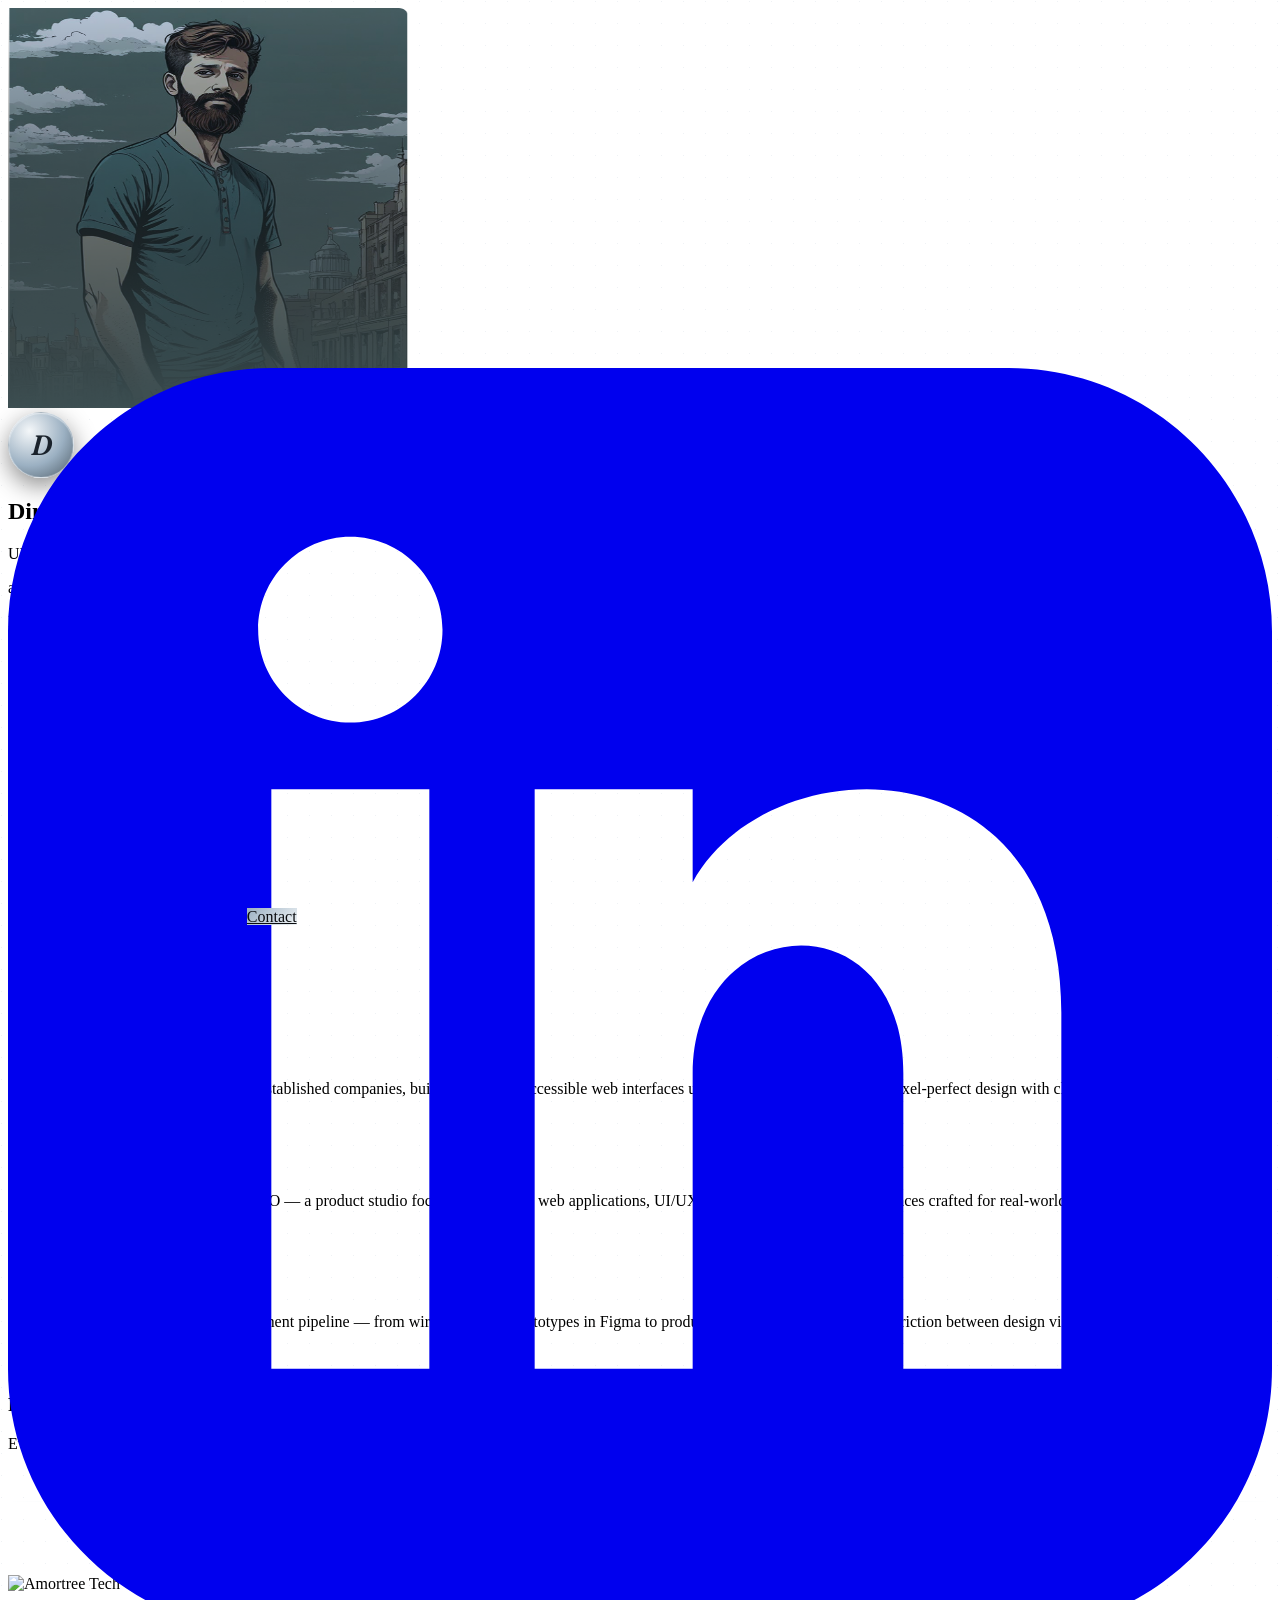
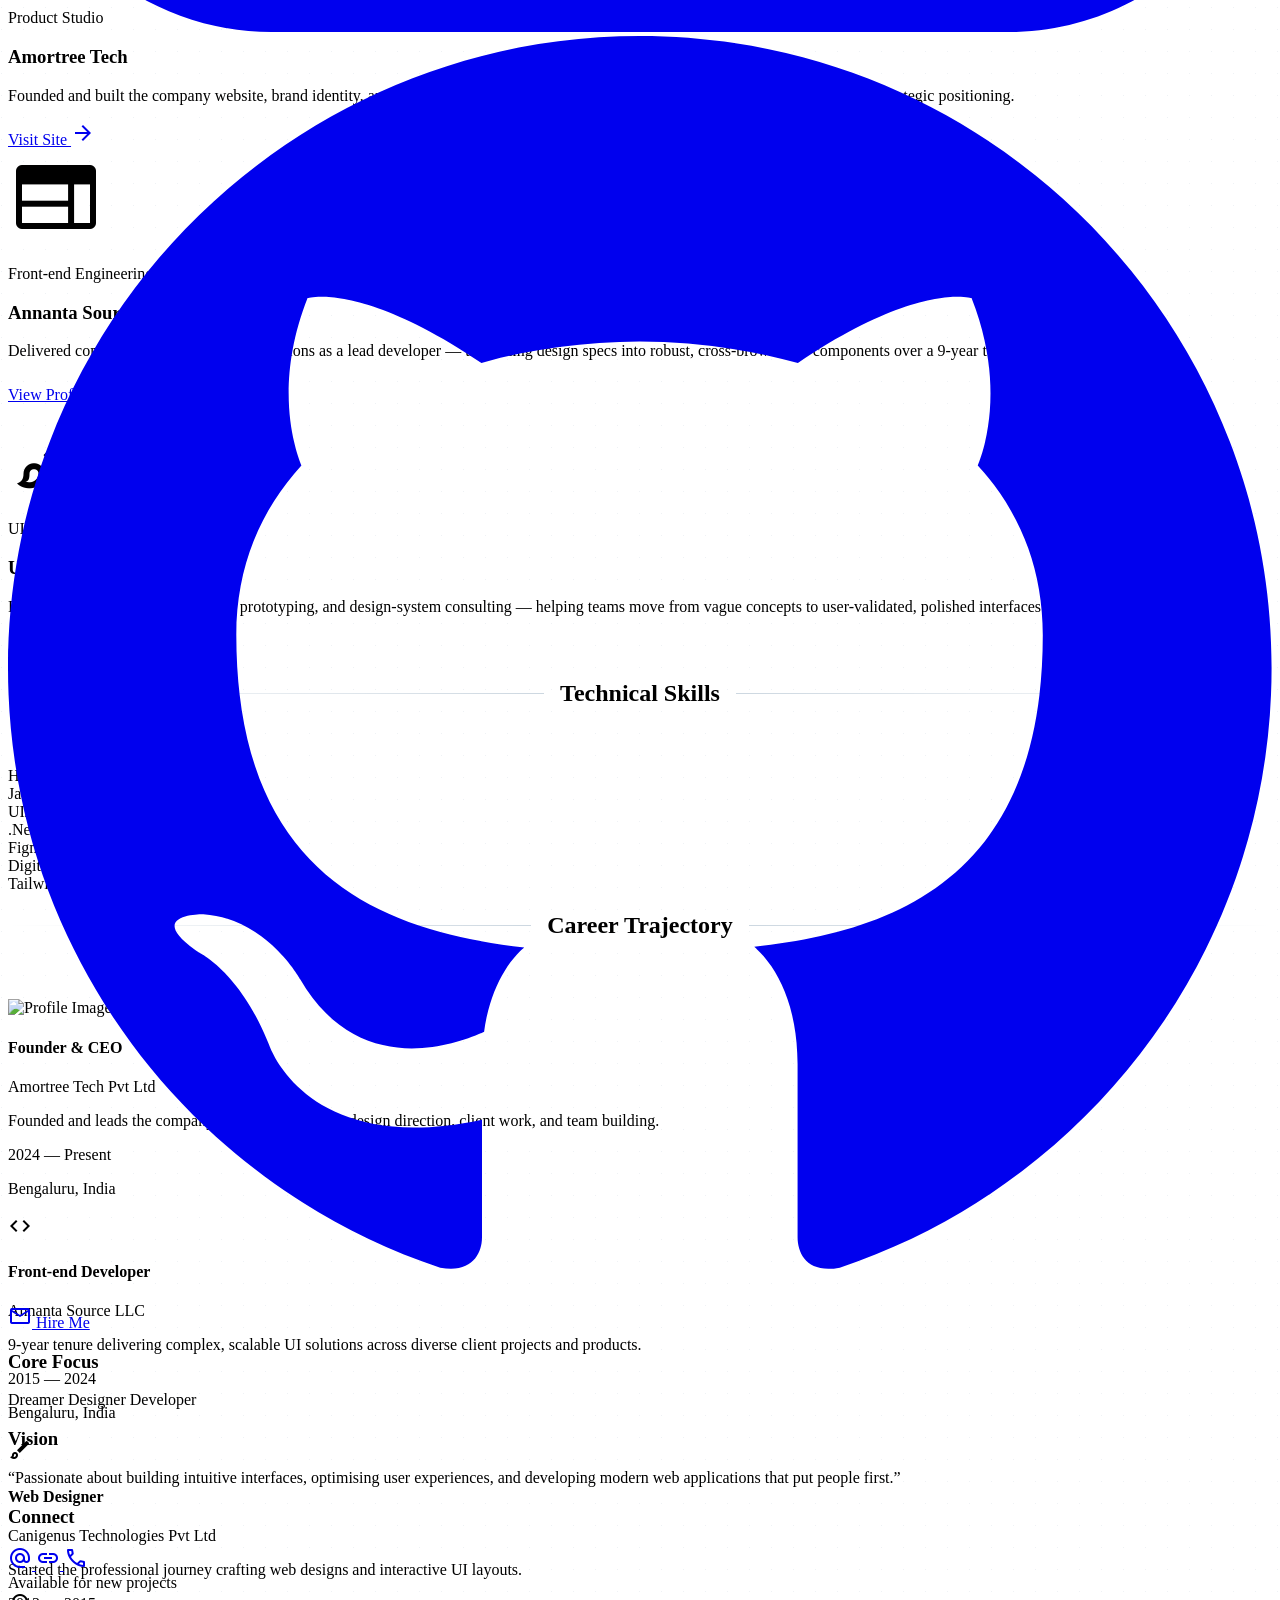
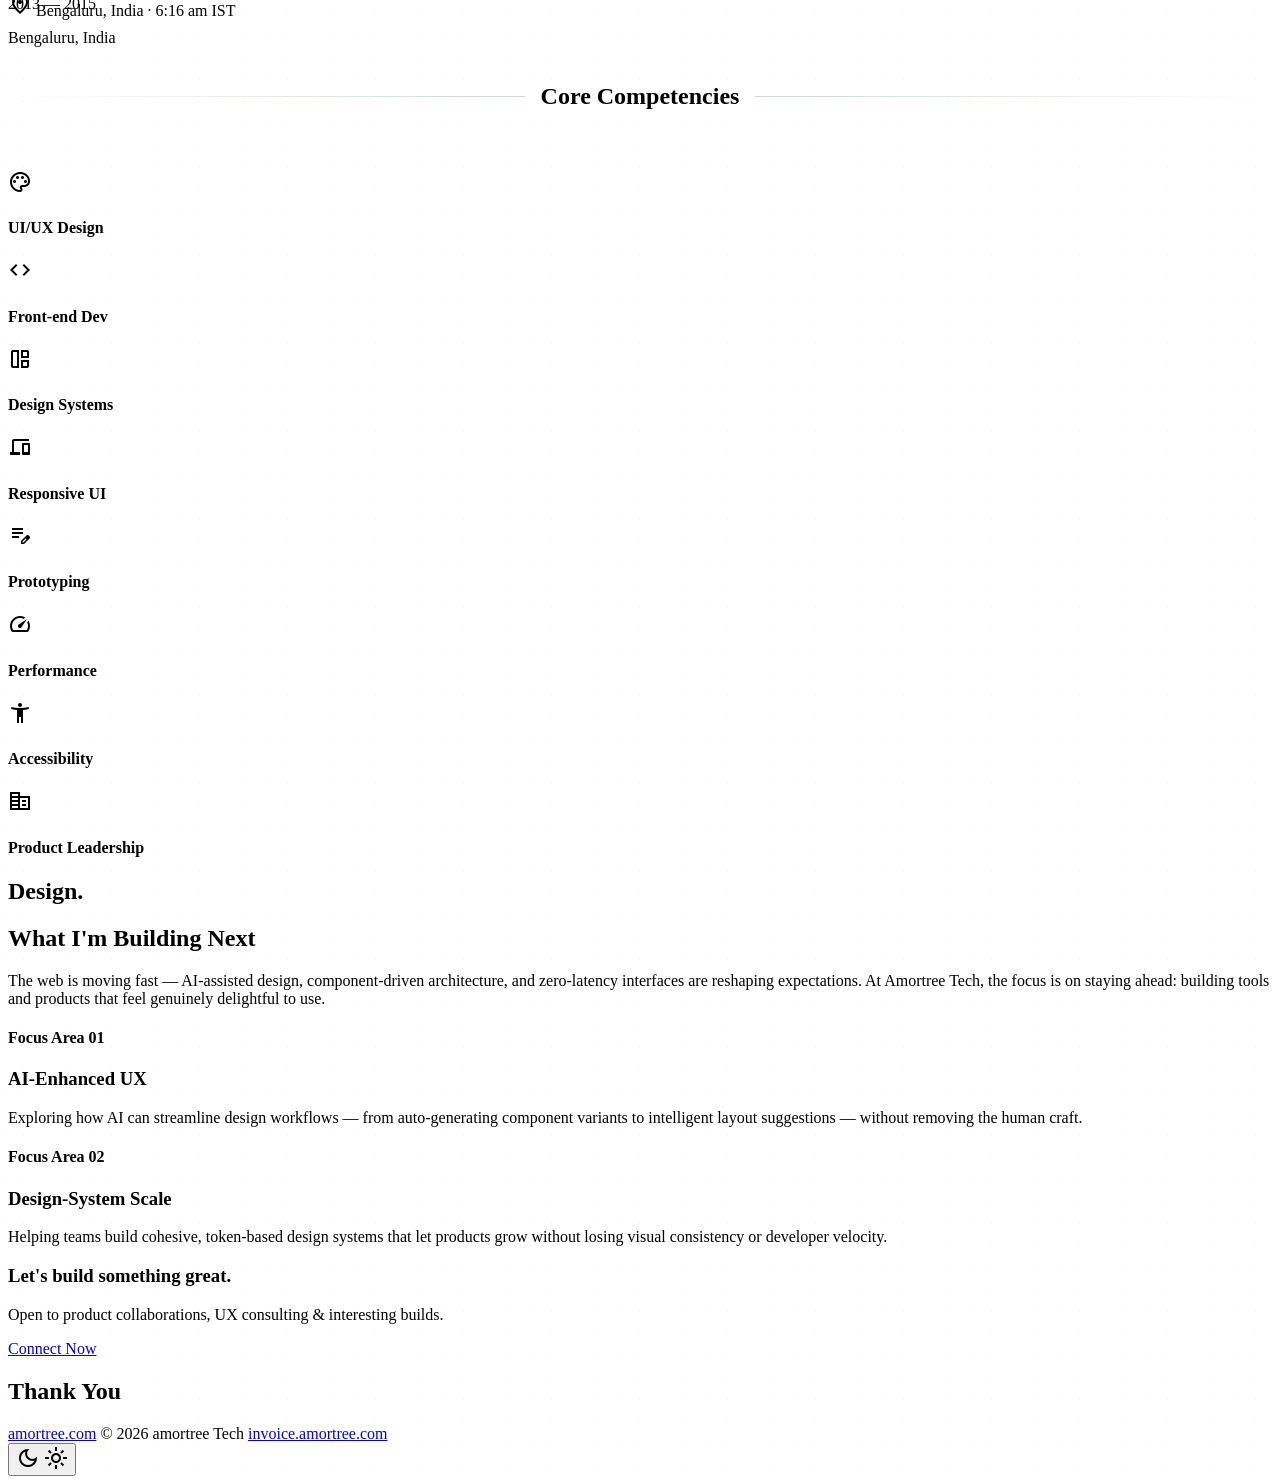
==== commit 5243469b: "Update index.html" ====
--- a/index.html
+++ b/index.html
@@ -5,6 +5,28 @@
     <meta charset="utf-8" />
     <meta content="width=device-width, initial-scale=1.0" name="viewport" />
     <title>Dinesh | UI/UX Strategist & Front-end Innovator</title>
+    <meta name="description"
+        content="Dinesh — UI/UX Strategist & Front-end Innovator. Founder & CEO of Amortree Tech. 10+ years building performant, accessible web interfaces, design systems, and product experiences." />
+    <link rel="canonical" href="https://amortree.com" />
+
+    <!-- Open Graph -->
+    <meta property="og:type" content="profile" />
+    <meta property="og:title" content="Dinesh | UI/UX Strategist & Front-end Innovator" />
+    <meta property="og:description"
+        content="Founder & CEO of Amortree Tech. 10+ years building performant, accessible web interfaces, design systems, and product experiences." />
+    <meta property="og:url" content="https://amortree.com" />
+    <meta property="og:site_name" content="Amortree Tech" />
+    <meta property="og:image" content="https://demo.amortree.com/assets/img/og-image.png" />
+    <meta property="og:image:width" content="1200" />
+    <meta property="og:image:height" content="630" />
+
+    <!-- Twitter Card -->
+    <meta name="twitter:card" content="summary_large_image" />
+    <meta name="twitter:title" content="Dinesh | UI/UX Strategist & Front-end Innovator" />
+    <meta name="twitter:description"
+        content="Founder & CEO of Amortree Tech. 10+ years building performant, accessible web interfaces, design systems, and product experiences." />
+    <meta name="twitter:image" content="https://demo.amortree.com/assets/img/og-image.png" />
+
     <link rel="shortcut icon" href="https://amortree.com/assets/favicon-DWfsGvND.png" type="image/x-icon">
     <link href="https://fonts.googleapis.com" rel="preconnect" />
     <link crossorigin="" href="https://fonts.gstatic.com" rel="preconnect" />
@@ -61,17 +83,36 @@
             }
         }
 
-        /* ── Sidebar fixed on desktop, stacked on mobile ── */
+        /* ── Sidebar: sticky + full viewport height on desktop. Content fills
+           the 100vh panel; if it ever runs longer than the viewport, the
+           inner region scrolls on its own but WITHOUT a visible scrollbar,
+           so nothing gets clipped and there's no scroll UI to look at. ── */
+        @media (min-width: 1024px) {
+            .sidebar {
+                position: sticky;
+                top: 0;
+                height: 100vh;
+                align-self: flex-start;
+            }
+        }
+
+        .no-scrollbar {
+            scrollbar-width: none;
+            -ms-overflow-style: none;
+        }
+
+        .no-scrollbar::-webkit-scrollbar {
+            display: none;
+        }
+
+        /* ── Sidebar stacked on mobile ── */
         @media (max-width: 1023px) {
             .sidebar {
                 position: relative !important;
                 width: 100% !important;
+                height: auto !important;
                 border-right: none !important;
                 border-bottom: 1px solid rgba(155, 176, 194, 0.25);
-            }
-
-            .main-content {
-                margin-left: 0 !important;
             }
         }
 
@@ -185,6 +226,16 @@
             }
         }
 
+        /* ── Sticky nav: active section pill ── */
+        .nav-link {
+            position: relative;
+        }
+
+        .nav-link.active {
+            background: linear-gradient(135deg, #9BB0C2, #EDF2F5) !important;
+            color: #0B0D10 !important;
+        }
+
         /* ── Mobile nav spacing fix ── */
         @media (max-width: 640px) {
             .footer-links {
@@ -201,12 +252,12 @@
 
         <!-- ═══ SIDEBAR ═══ -->
         <aside
-            class="sidebar lg:w-80 xl:w-96 lg:fixed lg:inset-y-0 lg:left-0 z-50 bg-white dark:bg-stone-900 border-r border-stone-200 dark:border-stone-800 overflow-y-auto">
+            class="sidebar lg:w-80 xl:w-96 z-50 bg-white dark:bg-stone-900 border-r border-stone-200 dark:border-stone-800 flex flex-col">
 
             <!-- Portrait -->
-            <div class="portrait-wrap relative w-full overflow-hidden">
+            <div class="portrait-wrap relative w-full overflow-hidden shrink-0">
                 <img alt="Portrait of Dinesh" class="w-full h-full object-cover object-top transition duration-700"
-                    src="img/dini.png"
+                    src="img/dini.png" width="400" height="400"
                     onerror="this.src='https://ui-avatars.com/api/?name=Dinesh&size=400&background=0b0d10&color=9BB0C2&bold=true&font-size=0.4'" />
                 <div class="absolute inset-0 bg-gradient-to-t from-[#0B0D10] via-[#0B0D10]/25 to-transparent"></div>
                 <div class="absolute inset-0 ring-1 ring-inset ring-primary/20"></div>
@@ -223,8 +274,10 @@
                 </div>
             </div>
 
-            <!-- Sidebar body -->
-            <div class="p-6 space-y-7">
+            <!-- Sidebar body: fills the remaining space in the 100vh panel. No visible
+                 scrollbar (see .no-scrollbar) — on the rare short viewport where content
+                 would otherwise overflow, it scrolls invisibly rather than clipping. -->
+            <div class="p-6 space-y-7 lg:flex-1 lg:min-h-0 lg:overflow-y-auto no-scrollbar lg:flex lg:flex-col">
 
                 <!-- Social + CTA -->
                 <div class="flex flex-wrap items-center gap-3">
@@ -294,22 +347,52 @@
                     </div>
                 </div>
 
-                <!-- Skills -->
-                <div>
-                    <h3 class="text-xs font-bold uppercase tracking-[0.2em] text-primary/80 mb-4">Skills</h3>
-                    <div class="space-y-3" id="skill-bars">
-                        <!-- bars injected by JS -->
-                    </div>
-                </div>
-
+            </div>
+
+            <!-- Status footer: anchored to the bottom of the 100vh panel, filling any
+                 remaining space with useful info rather than blank space. -->
+            <div class="lg:mt-auto shrink-0 p-6 pt-5 border-t border-stone-200 dark:border-stone-800">
+                <div class="flex items-center gap-2 mb-3">
+                    <span class="relative flex h-2.5 w-2.5">
+                        <span
+                            class="animate-ping absolute inline-flex h-full w-full rounded-full bg-emerald-400 opacity-75"></span>
+                        <span class="relative inline-flex rounded-full h-2.5 w-2.5 bg-emerald-500"></span>
+                    </span>
+                    <span class="text-sm font-semibold text-stone-700 dark:text-stone-200">Available for new
+                        projects</span>
+                </div>
+                <div class="flex items-center gap-2 text-xs text-stone-500 dark:text-stone-400">
+                    <span class="material-symbols-outlined text-sm">location_on</span>
+                    <span>Bengaluru, India</span>
+                    <span class="text-stone-300 dark:text-stone-700">·</span>
+                    <span id="local-time">--:--</span>
+                </div>
             </div>
         </aside>
 
         <!-- ═══ MAIN ═══ -->
-        <main class="main-content lg:ml-80 xl:ml-96 flex-1">
+        <main class="main-content flex-1 min-w-0">
+
+            <!-- ── In-page nav ── -->
+            <nav
+                class="sticky top-0 z-40 flex items-center gap-1 sm:gap-2 overflow-x-auto px-6 lg:px-12 xl:px-20 py-3 bg-background-light/85 dark:bg-background-dark/85 backdrop-blur border-b border-stone-200 dark:border-stone-800 text-sm"
+                aria-label="Section navigation">
+                <a href="#impact"
+                    class="nav-link shrink-0 px-3 py-1.5 rounded-full font-medium text-stone-600 dark:text-stone-300 hover:text-stone-950 dark:hover:text-white hover:bg-stone-200/60 dark:hover:bg-stone-800 transition-colors">Impact</a>
+                <a href="#work"
+                    class="nav-link shrink-0 px-3 py-1.5 rounded-full font-medium text-stone-600 dark:text-stone-300 hover:text-stone-950 dark:hover:text-white hover:bg-stone-200/60 dark:hover:bg-stone-800 transition-colors">Work</a>
+                <a href="#skills"
+                    class="nav-link shrink-0 px-3 py-1.5 rounded-full font-medium text-stone-600 dark:text-stone-300 hover:text-stone-950 dark:hover:text-white hover:bg-stone-200/60 dark:hover:bg-stone-800 transition-colors">Skills</a>
+                <a href="#career"
+                    class="nav-link shrink-0 px-3 py-1.5 rounded-full font-medium text-stone-600 dark:text-stone-300 hover:text-stone-950 dark:hover:text-white hover:bg-stone-200/60 dark:hover:bg-stone-800 transition-colors">Career</a>
+                <a href="#competencies"
+                    class="nav-link shrink-0 px-3 py-1.5 rounded-full font-medium text-stone-600 dark:text-stone-300 hover:text-stone-950 dark:hover:text-white hover:bg-stone-200/60 dark:hover:bg-stone-800 transition-colors">Expertise</a>
+                <a href="#future"
+                    class="nav-link shrink-0 px-3 py-1.5 rounded-full font-medium text-stone-600 dark:text-stone-300 hover:text-stone-950 dark:hover:text-white hover:bg-stone-200/60 dark:hover:bg-stone-800 transition-colors">Contact</a>
+            </nav>
 
             <!-- ── Global Impact ── -->
-            <section class="p-6 lg:p-12 lg:pt-20 xl:px-20 xl:pt-20 xl:pb-6 mb-6" id="impact">
+            <section class="p-6 lg:p-12 lg:pt-20 xl:px-20 xl:pt-20 xl:pb-6 mb-6 scroll-mt-20" id="impact">
                 <h2 class="text-3xl lg:text-5xl font-display font-bold mb-10 flex items-center gap-4">
                     <span class="w-12 h-1 bg-primary rounded-full"></span>
                     Impact &amp; Craft
@@ -332,7 +415,7 @@
                         class="lift-card p-7 rounded-2xl bg-white dark:bg-stone-800 border border-stone-100 dark:border-stone-700">
                         <div
                             class="w-12 h-12 rounded-xl bg-primary/10 flex items-center justify-center text-primary mb-5">
-                            <img src="https://amortree.com/assets/favicon-DWfsGvND.png" alt="Profile Image" class="w-full h-full object-cover rounded-lg" />
+                            <img src="https://amortree.com/assets/favicon-DWfsGvND.png" alt="Profile Image" width="48" height="48" class="w-full h-full object-cover rounded-lg" />
                         </div>
                         <h3 class="text-xl font-bold mb-3">Amortree Tech Founded</h3>
                         <p class="text-stone-500 dark:text-stone-400 leading-relaxed text-sm">
@@ -369,7 +452,7 @@
             </section>
 
             <!-- ── Strategic Initiatives ── -->
-            <section class="p-6 lg:p-12 xl:px-20 xl:py-6 mb-6">
+            <section class="p-6 lg:p-12 xl:px-20 xl:py-6 mb-6 scroll-mt-20" id="work">
                 <div class="divider-title">
                     <span class="line"></span>
                     <h2 class="font-display text-2xl sm:text-4xl dark:text-white whitespace-nowrap">Featured Work</h2>
@@ -382,7 +465,7 @@
                         class="lift-card group relative bg-white dark:bg-stone-900 border border-stone-200 dark:border-stone-800 rounded-2xl overflow-hidden">
                         <div
                             class="h-44 overflow-hidden bg-gradient-to-br from-[#1C2733] via-[#0F151C] to-stone-950 flex items-center justify-center">
-                            <img src="https://demo.amortree.com/assets/img/og-image.png" alt="Amortree Tech website preview" class="w-full h-full object-cover">
+                            <img src="https://demo.amortree.com/assets/img/og-image.png" alt="Amortree Tech website preview" width="1200" height="630" class="w-full h-full object-cover">
                         </div>
                         <div class="p-5">
                             <p class="text-primary text-xs font-bold uppercase tracking-wider mb-1">Product Studio</p>
@@ -445,8 +528,24 @@
                 </div>
             </section>
 
+            <!-- ── Technical Skills ── -->
+            <section class="p-6 lg:p-12 xl:px-20 xl:py-6 mb-6 scroll-mt-20" id="skills">
+                <div class="divider-title">
+                    <span class="line"></span>
+                    <h2 class="font-display text-2xl sm:text-4xl dark:text-white whitespace-nowrap">Technical Skills
+                    </h2>
+                    <span class="line"></span>
+                </div>
+                <div
+                    class="lift-card p-6 sm:p-10 rounded-2xl bg-white dark:bg-stone-900 border border-stone-100 dark:border-stone-800 max-w-4xl mx-auto">
+                    <div class="grid grid-cols-1 sm:grid-cols-2 gap-x-12 gap-y-7" id="skill-bars">
+                        <!-- bars injected by JS -->
+                    </div>
+                </div>
+            </section>
+
             <!-- ── Career Trajectory ── -->
-            <section class="p-6 lg:p-12 xl:px-20 xl:py-6 mb-6">
+            <section class="p-6 lg:p-12 xl:px-20 xl:py-6 mb-6 scroll-mt-20" id="career">
                 <div class="divider-title">
                     <span class="line"></span>
                     <h2 class="font-display text-2xl sm:text-4xl dark:text-white whitespace-nowrap">Career Trajectory
@@ -461,7 +560,7 @@
                             <div class="flex items-start gap-4">
                                 <div
                                     class="w-11 h-11 rounded-lg bg-primary/10 flex items-center justify-center shrink-0">
-                                    <img src="https://amortree.com/assets/favicon-DWfsGvND.png" alt="Profile Image" class="w-full h-full object-cover rounded-lg" />
+                                    <img src="https://amortree.com/assets/favicon-DWfsGvND.png" alt="Profile Image" width="48" height="48" class="w-full h-full object-cover rounded-lg" />
                                 </div>
                                 <div>
                                     <h4 class="text-base font-bold dark:text-white leading-tight">Founder &amp; CEO</h4>
@@ -527,7 +626,7 @@
             </section>
 
             <!-- ── Core Competencies ── -->
-            <section class="p-6 lg:p-12 xl:px-20 xl:py-6 mb-6">
+            <section class="p-6 lg:p-12 xl:px-20 xl:py-6 mb-6 scroll-mt-20" id="competencies">
                 <div class="divider-title">
                     <span class="line"></span>
                     <h2 class="font-display text-2xl sm:text-4xl dark:text-white whitespace-nowrap">Core Competencies
@@ -627,7 +726,7 @@
             </footer>
 
             <!-- ── Future Vision (dark) ── -->
-            <section class="p-8 lg:p-16 xl:p-20 bg-stone-900 text-white dark:bg-stone-950" id="future">
+            <section class="p-8 lg:p-16 xl:p-20 bg-stone-900 text-white dark:bg-stone-950 scroll-mt-20" id="future">
                 <h2 class="text-3xl lg:text-5xl font-display font-bold mb-10 flex items-center gap-4">
                     <span class="w-12 h-1 bg-primary rounded-full"></span>
                     What I'm Building Next
@@ -715,11 +814,11 @@
         skills.forEach(s => {
             container.insertAdjacentHTML("beforeend", `
             <div>
-                <div class="flex justify-between text-xs mb-1">
-                    <span class="text-stone-600 dark:text-stone-400 font-medium">${s.label}</span>
-                    <span class="text-stone-400">${s.pct}%</span>
-                </div>
-                <div class="h-1.5 rounded-full bg-stone-200 dark:bg-stone-700 overflow-hidden">
+                <div class="flex justify-between text-sm mb-2">
+                    <span class="text-stone-700 dark:text-stone-300 font-semibold">${s.label}</span>
+                    <span class="text-primary font-medium">${s.pct}%</span>
+                </div>
+                <div class="h-2 rounded-full bg-stone-200 dark:bg-stone-700 overflow-hidden">
                     <div class="skill-bar-fill h-full rounded-full" style="--target-width:${s.pct}%"></div>
                 </div>
             </div>
@@ -733,9 +832,46 @@
         }, { threshold: 0.3 });
         bars.forEach(b => obs.observe(b));
 
+        // Sticky nav: highlight the active section pill on scroll
+        const navLinks = document.querySelectorAll(".nav-link");
+        const navSectionIds = ["impact", "work", "skills", "career", "competencies", "future"];
+        const navSections = navSectionIds
+            .map(id => document.getElementById(id))
+            .filter(Boolean);
+
+        function setActiveNavLink(id) {
+            navLinks.forEach(link => {
+                link.classList.toggle("active", link.getAttribute("href") === `#${id}`);
+            });
+        }
+
+        if (navSections.length) {
+            const navObserver = new IntersectionObserver(entries => {
+                entries.forEach(entry => {
+                    if (entry.isIntersecting) setActiveNavLink(entry.target.id);
+                });
+            }, { rootMargin: "-45% 0px -50% 0px", threshold: 0 });
+            navSections.forEach(section => navObserver.observe(section));
+            setActiveNavLink(navSectionIds[0]);
+        }
         // Keep the copyright year current
         const yearEl = document.getElementById("copyright-year");
         if (yearEl) yearEl.textContent = `© ${new Date().getFullYear()} amortree Tech`;
+
+        // Live local time for the sidebar status footer (Bengaluru, India)
+        const timeEl = document.getElementById("local-time");
+        function updateLocalTime() {
+            if (!timeEl) return;
+            const formatted = new Intl.DateTimeFormat("en-IN", {
+                hour: "numeric",
+                minute: "2-digit",
+                hour12: true,
+                timeZone: "Asia/Kolkata",
+            }).format(new Date());
+            timeEl.textContent = `${formatted} IST`;
+        }
+        updateLocalTime();
+        setInterval(updateLocalTime, 30000);
     </script>
 </body>
 
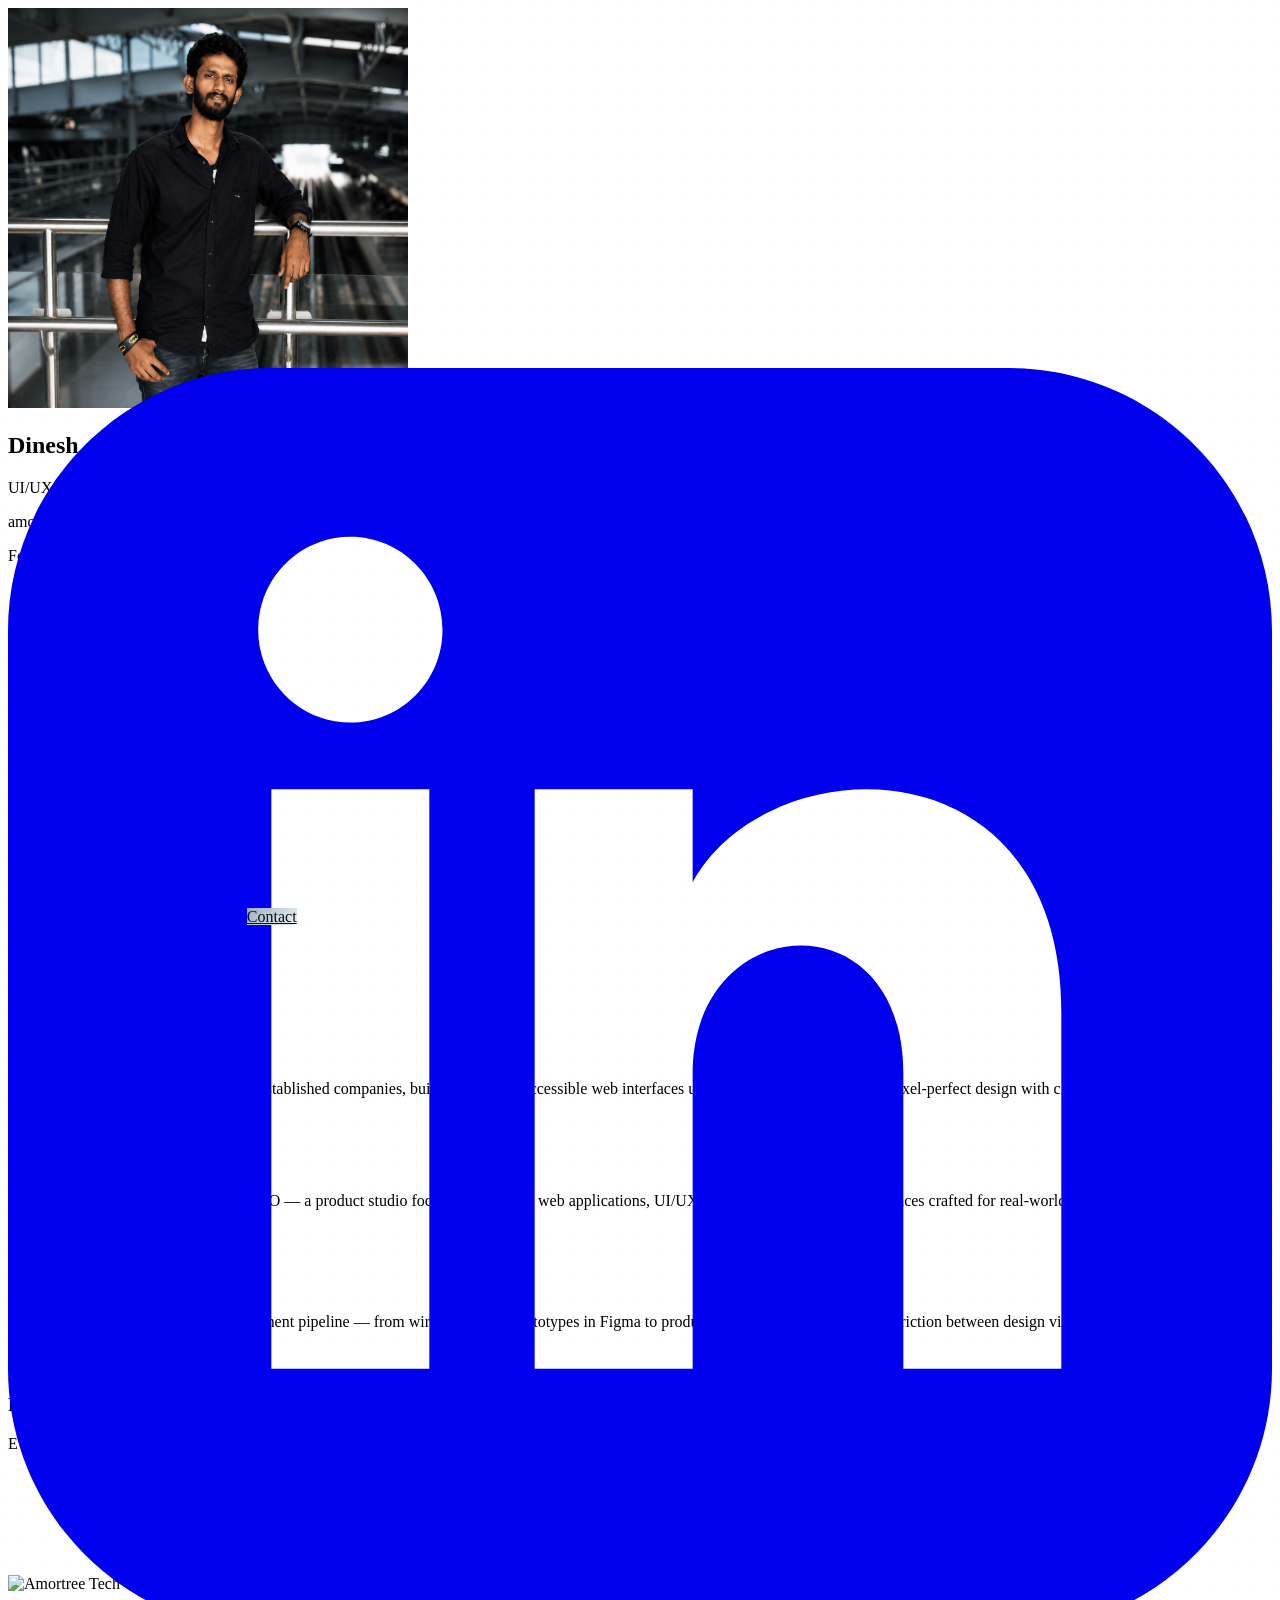
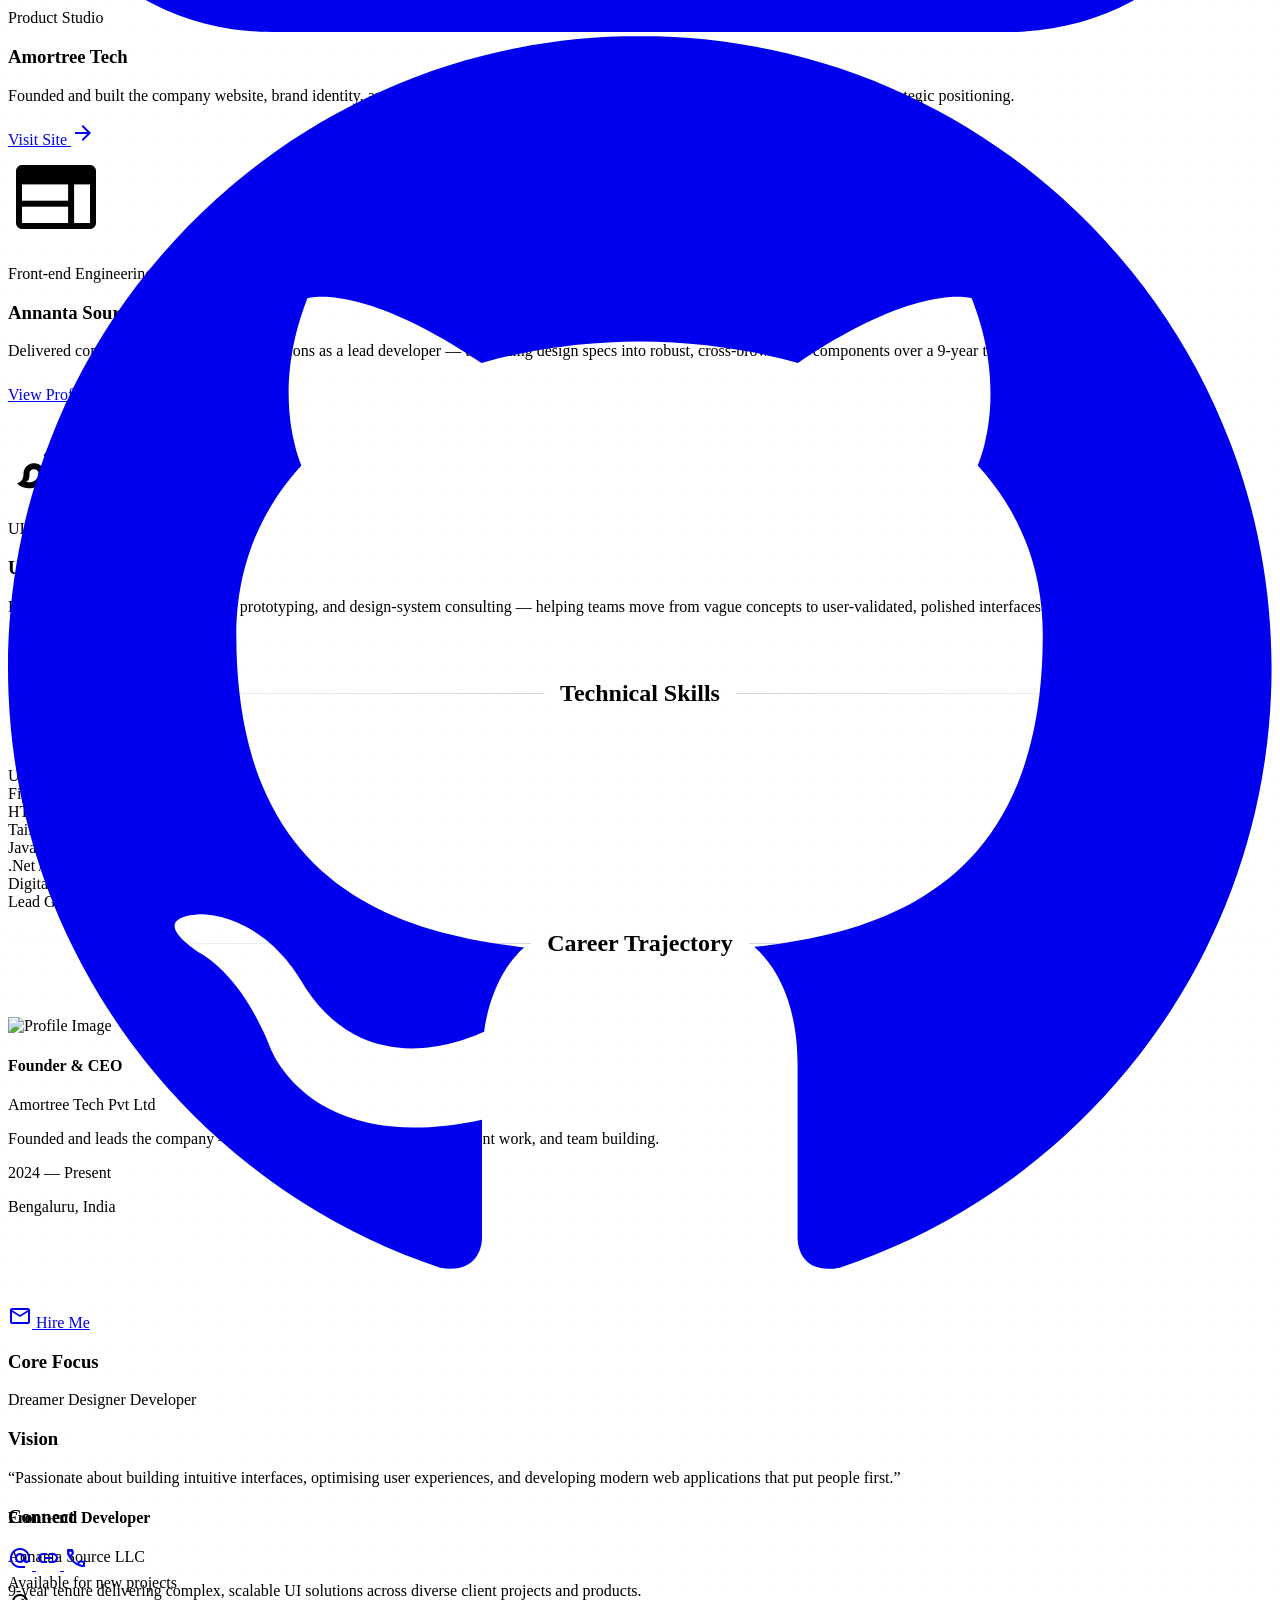
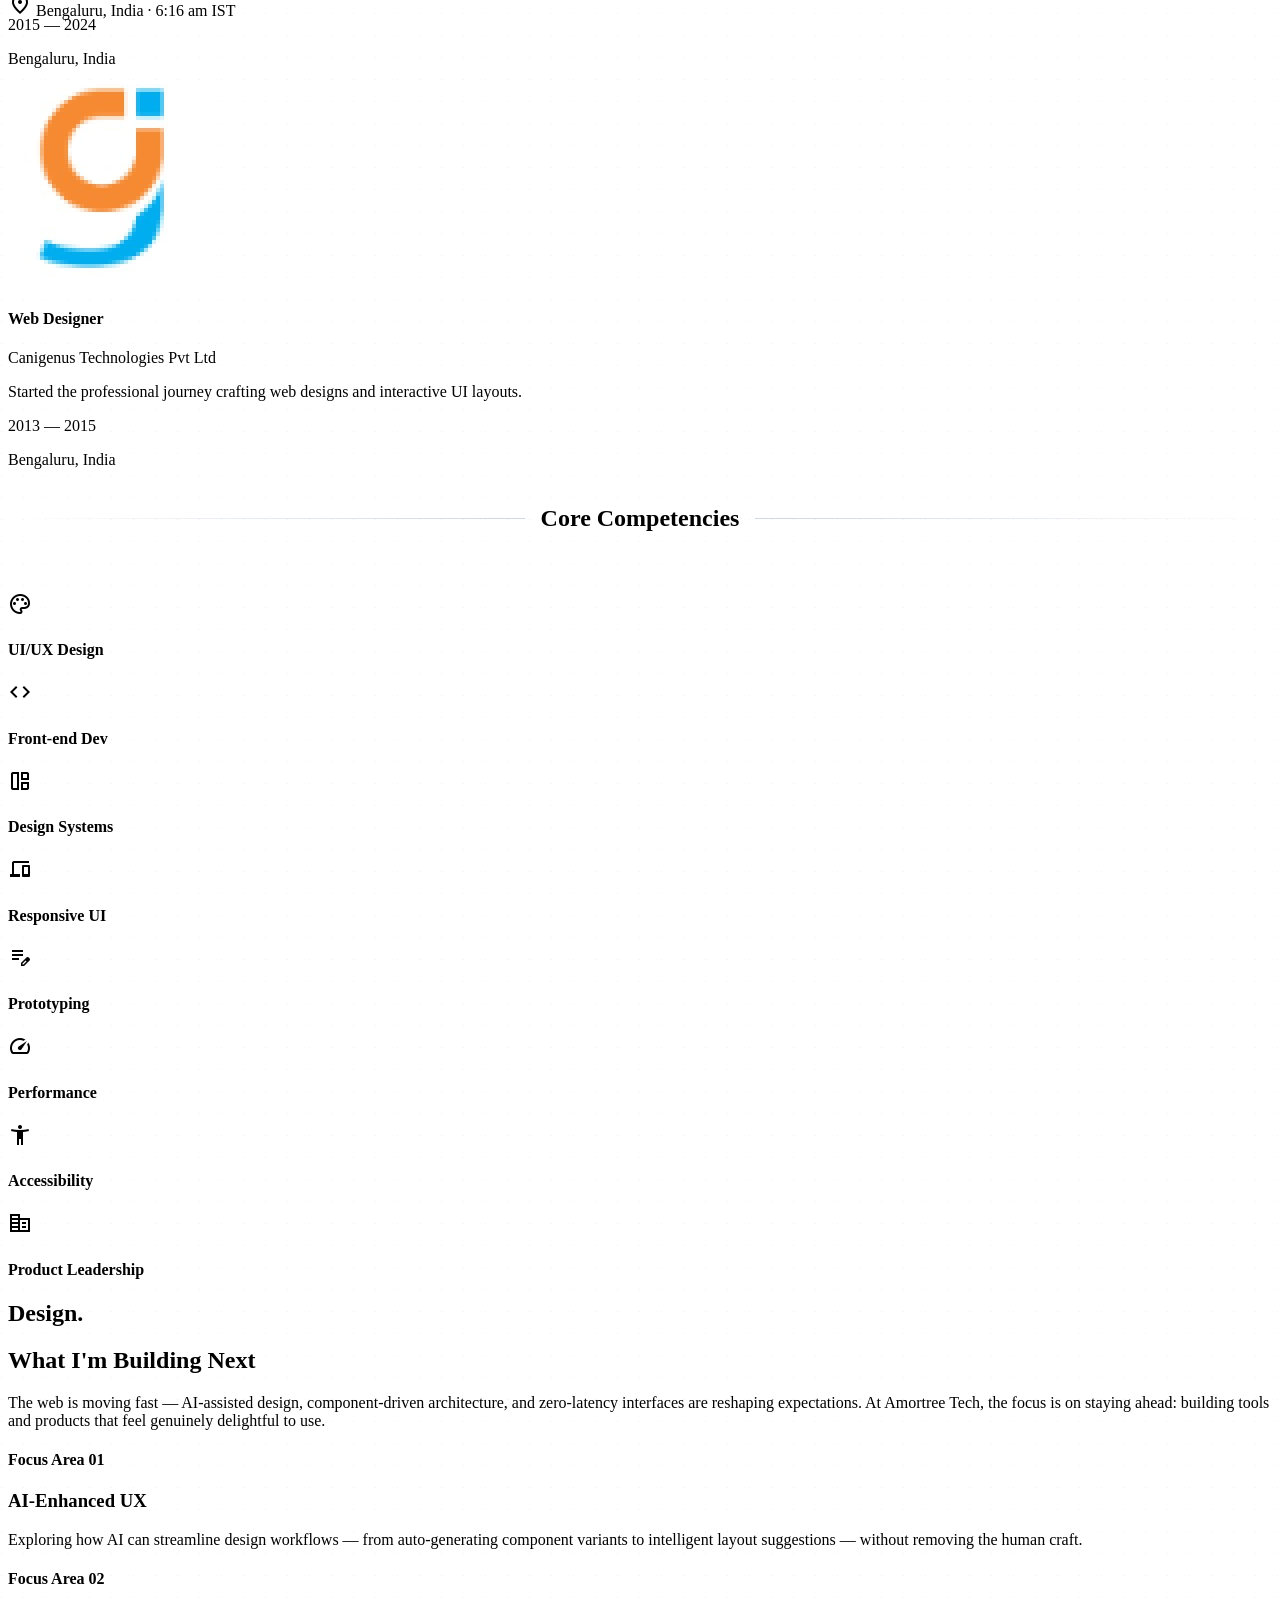
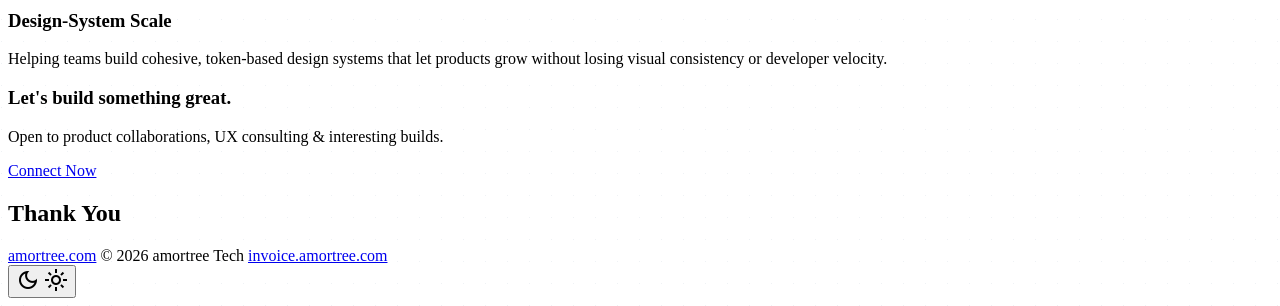
==== commit 64b8cda1: "rel" ====
--- a/index.html
+++ b/index.html
@@ -256,17 +256,17 @@
 
             <!-- Portrait -->
             <div class="portrait-wrap relative w-full overflow-hidden shrink-0">
-                <img alt="Portrait of Dinesh" class="w-full h-full object-cover object-top transition duration-700"
-                    src="img/dini.png" width="400" height="400"
+                <img alt="Portrait of Dinesh" class="w-full h-[500px] object-cover object-top transition duration-700"
+                    src="img/dinesh.png" width="400" height="400"
                     onerror="this.src='https://ui-avatars.com/api/?name=Dinesh&size=400&background=0b0d10&color=9BB0C2&bold=true&font-size=0.4'" />
                 <div class="absolute inset-0 bg-gradient-to-t from-[#0B0D10] via-[#0B0D10]/25 to-transparent"></div>
                 <div class="absolute inset-0 ring-1 ring-inset ring-primary/20"></div>
-                <div class="seal absolute top-5 right-5" aria-hidden="true"><span>D</span></div>
+                <!-- <div class="seal absolute top-5 left-5" aria-hidden="true"><span>D</span></div> -->
                 <div class="absolute bottom-5 left-6 right-6">
                     <h1 class="font-display italic text-3xl sm:text-4xl text-white font-semibold leading-tight">Dinesh
                     </h1>
-                    <p class="text-primary uppercase text-xs mt-1.5 tracking-[0.15em]">UI/UX Strategist · Front-end
-                        Innovator</p>
+                    <p class="text-primary uppercase text-xs mt-1.5 tracking-[0.15em]">
+                        UI/UX Strategist · Front-end Innovator</p>
                     <p class="font-display text-lg text-primary-bright font-semibold leading-tight mt-3">amortree tech
                     </p>
                     <p class="text-stone-300 uppercase text-[0.65rem] mt-0.5 tracking-[0.15em]">Founder &amp; CEO
@@ -581,8 +581,8 @@
                         <div class="flex flex-col sm:flex-row sm:items-center justify-between gap-3">
                             <div class="flex items-start gap-4">
                                 <div
-                                    class="w-11 h-11 rounded-lg bg-stone-200 dark:bg-stone-800 flex items-center justify-center shrink-0">
-                                    <span class="material-symbols-outlined text-stone-500 text-xl">code</span>
+                                    class="w-11 h-11 rounded-lg bg-stone-900 dark:bg-stone-800 flex items-center justify-center shrink-0 p-1">
+                                    <img src="img/ann-logoIcon.png" alt="Profile Image" class="w-full h-full object-contain rounded-lg" />
                                 </div>
                                 <div>
                                     <h4 class="text-base font-bold dark:text-white leading-tight">Front-end Developer
@@ -605,7 +605,7 @@
                             <div class="flex items-start gap-4">
                                 <div
                                     class="w-11 h-11 rounded-lg bg-stone-200 dark:bg-stone-800 flex items-center justify-center shrink-0">
-                                    <span class="material-symbols-outlined text-stone-500 text-xl">brush</span>
+                                    <img src="img/cg-logoicon.jpg" alt="Profile Image" class="w-full h-full object-contain rounded-lg" />
                                 </div>
                                 <div>
                                     <h4 class="text-base font-bold dark:text-white leading-tight">Web Designer</h4>
@@ -801,13 +801,14 @@
     <script>
         // Skill bars
         const skills = [
+            { label: "UI/UX Design", pct: 96 },
+            { label: "Figma / Prototyping", pct: 90 },
             { label: "HTML / CSS", pct: 95 },
-            { label: "JavaScript / ES6+", pct: 50 },
-            { label: "UI/UX Design", pct: 95 },
+            { label: "Tailwind CSS", pct: 93 },
+            { label: "JavaScript / ES6+", pct: 65 },
             { label: ".Net / Vue", pct: 60 },
-            { label: "Figma / Prototyping", pct: 90 },
             { label: "Digital Marketing", pct: 95 },
-            { label: "Tailwind CSS", pct: 93 },
+            { label: "Lead Generation", pct: 90 },
         ];
 
         const container = document.getElementById("skill-bars");
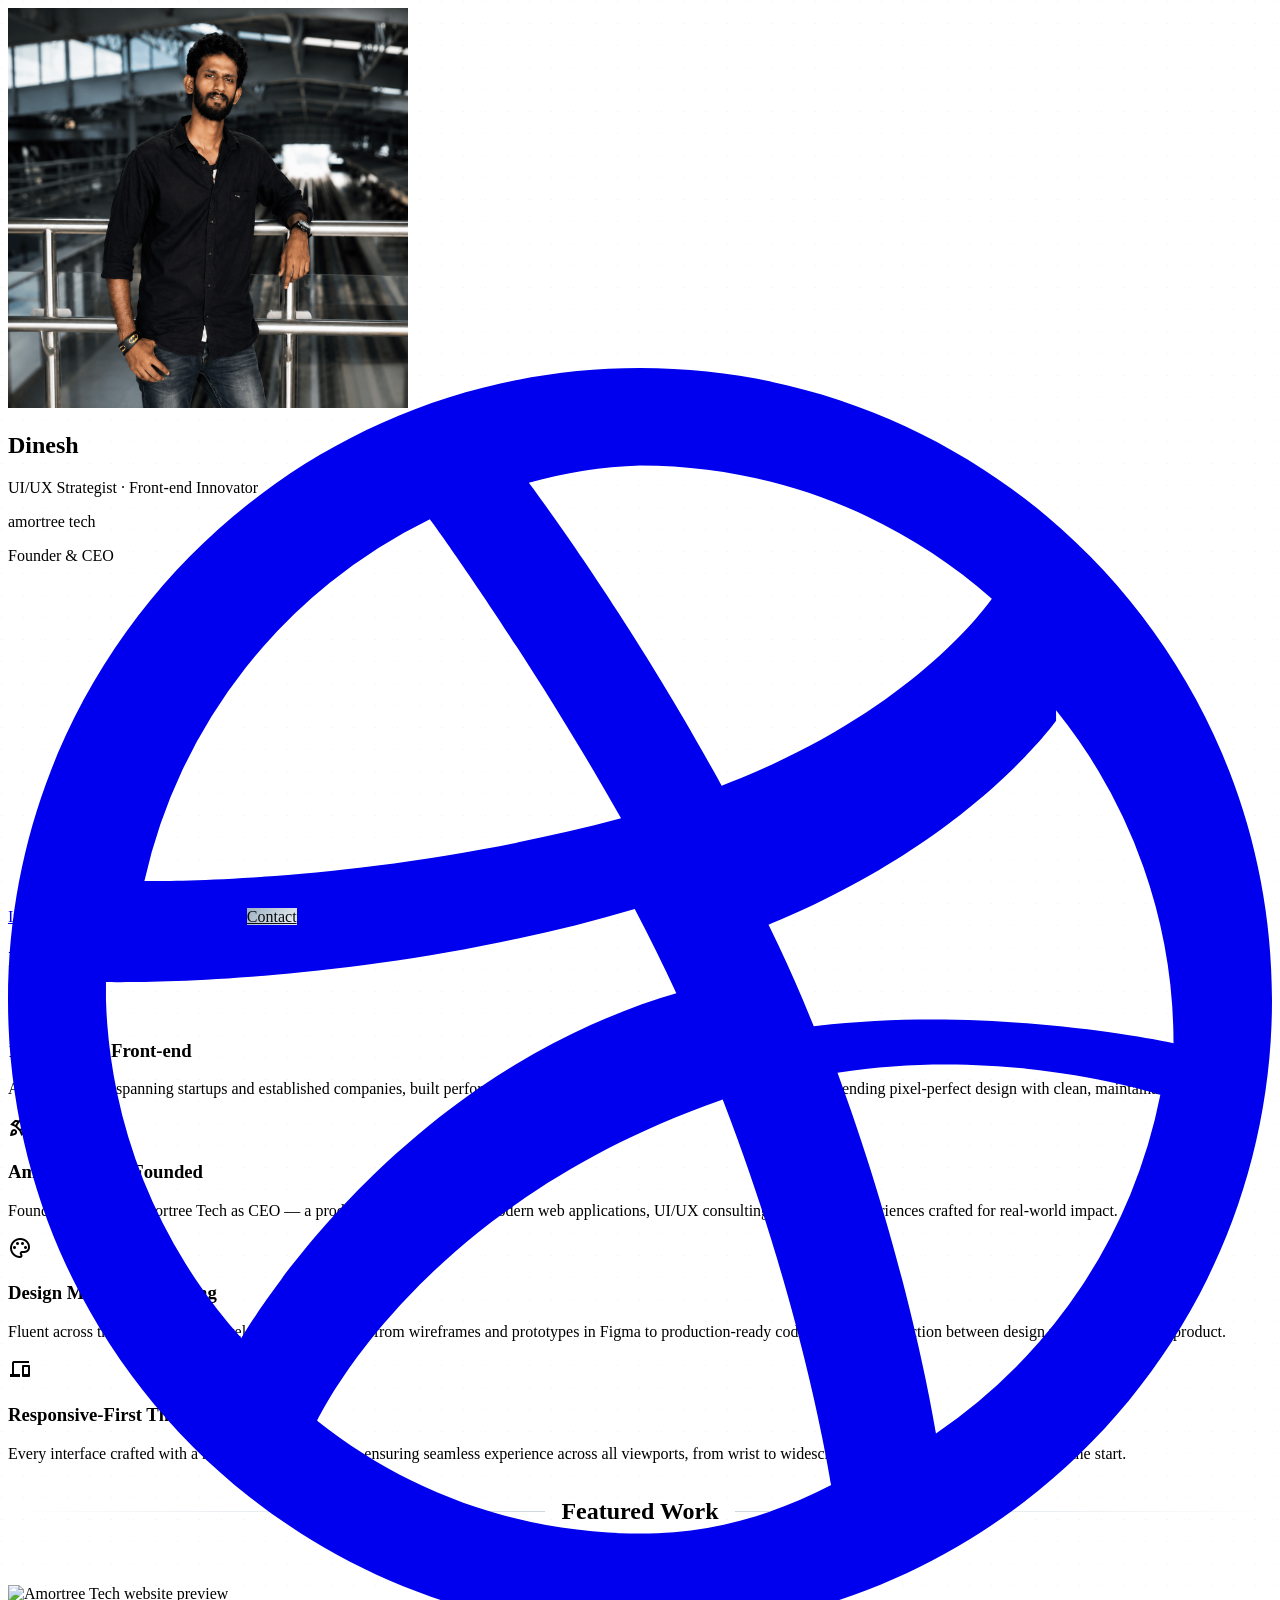
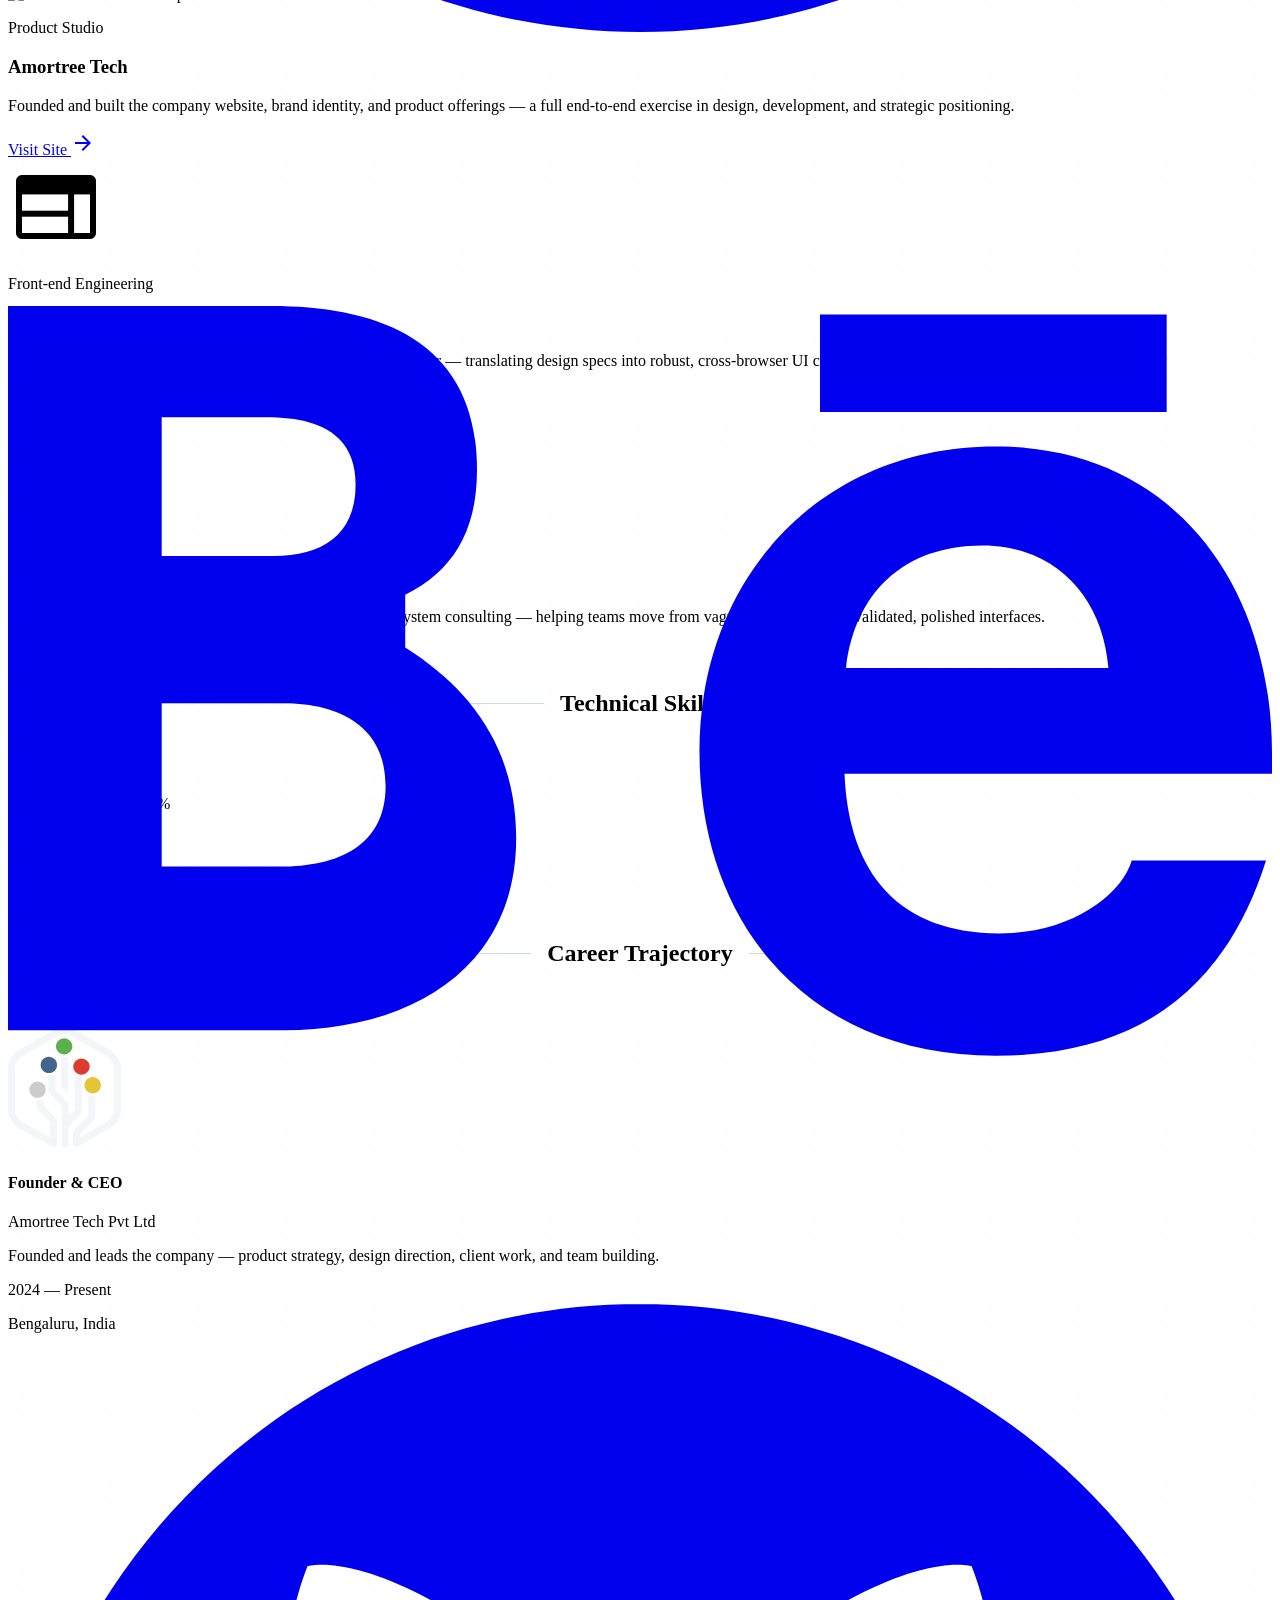
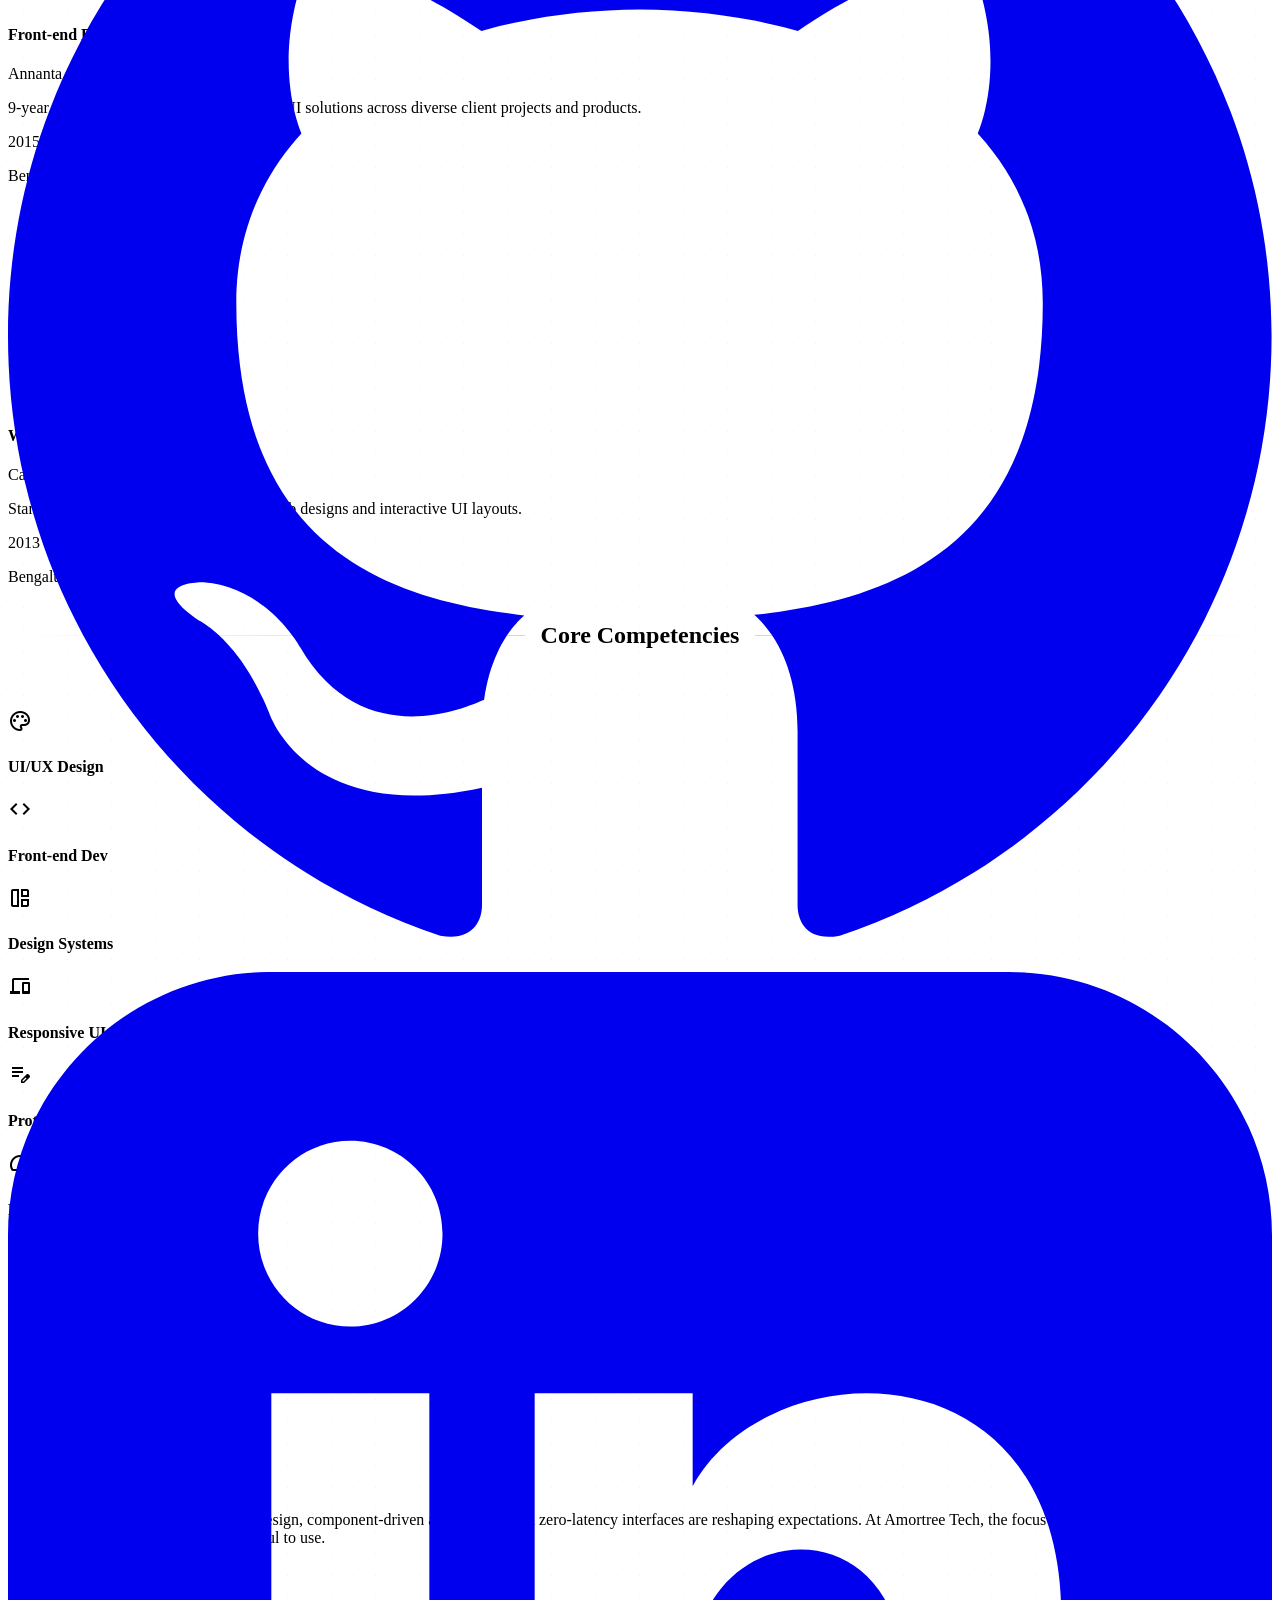
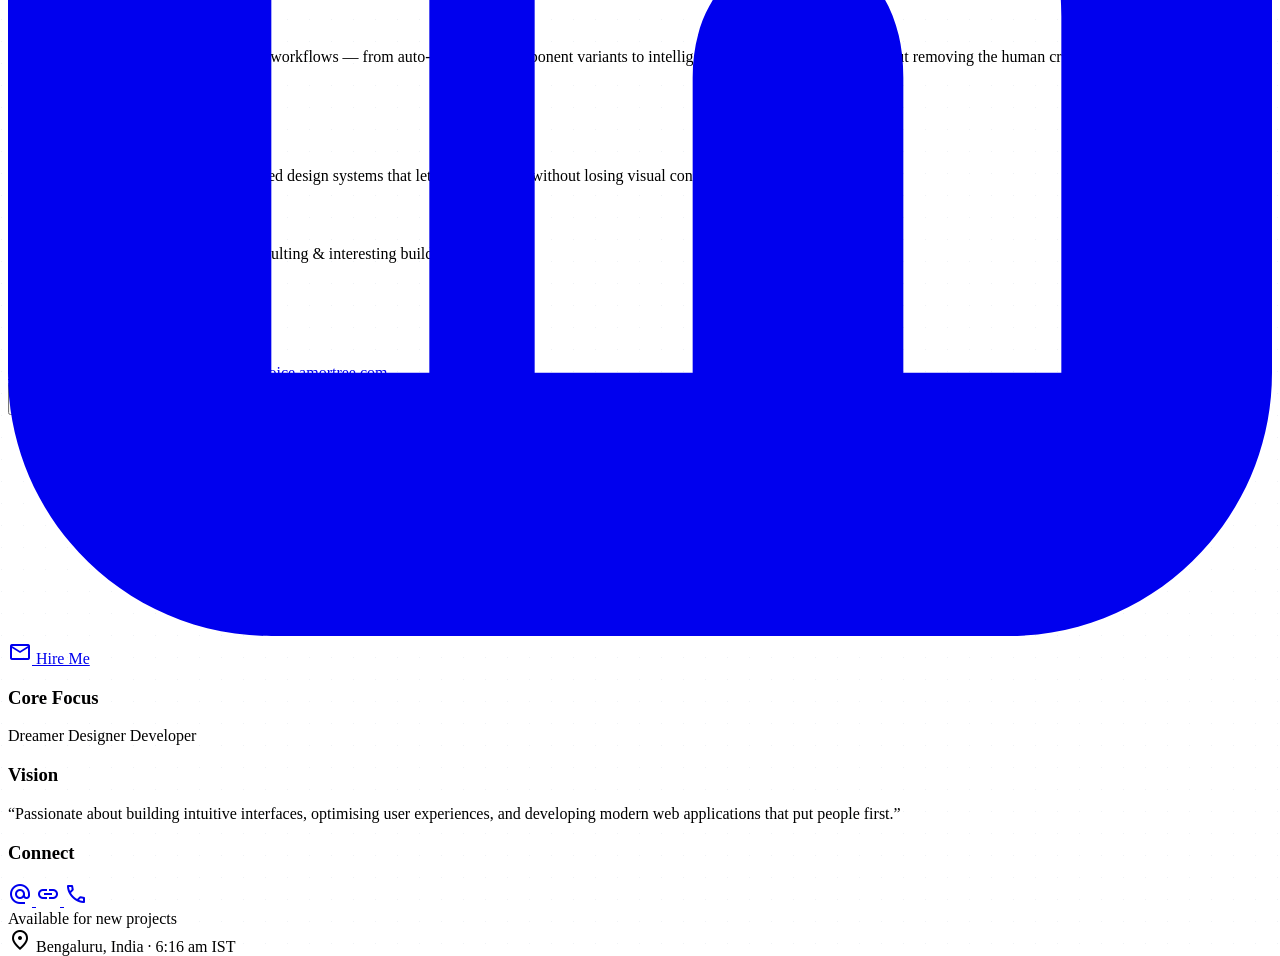
==== commit 9eea2b5b: "rel" ====
--- a/index.html
+++ b/index.html
@@ -282,19 +282,35 @@
                 <!-- Social + CTA -->
                 <div class="flex flex-wrap items-center gap-3">
                     <a class="w-10 h-10 flex items-center justify-center rounded-lg bg-white dark:bg-stone-800 shadow-sm border border-stone-200 dark:border-stone-700 hover:border-primary text-stone-600 dark:text-stone-300 hover:text-primary transition-colors"
-                        href="https://www.linkedin.com/in/dineshdesign/" title="LinkedIn" target="_blank" rel="noopener"
-                        aria-label="Dinesh on LinkedIn">
+                        href="https://dribbble.com/dineshdesign" title="Dribbble" target="_blank" rel="noopener"
+                        aria-label="Dinesh on Dribbble">
                         <svg class="w-5 h-5" fill="currentColor" viewBox="0 0 24 24">
                             <path
-                                d="M19 0h-14c-2.761 0-5 2.239-5 5v14c0 2.761 2.239 5 5 5h14c2.761 0 5-2.239 5-5v-14c0-2.761-2.239-5-5-5zm-11 19h-3v-11h3v11zm-1.5-12.268c-.966 0-1.75-.79-1.75-1.764s.784-1.764 1.75-1.764 1.75.79 1.75 1.764-.783 1.764-1.75 1.764zm13.5 12.268h-3v-5.604c0-3.368-4-3.113-4 0v5.604h-3v-11h3v1.765c1.396-2.586 7-2.777 7 2.476v6.759z" />
+                                d="M12 0C5.372 0 0 5.372 0 12s5.372 12 12 12 12-5.372 12-12S18.628 0 12 0zM19.9 6.5a10.06 10.06 0 0 1 2.23 6.32c-.32-.07-3.56-.72-6.83-.32-.07-.17-.14-.34-.21-.51-.2-.48-.42-.95-.65-1.42 3.6-1.47 5.24-3.57 5.46-3.87v-.2zM12 1.85c2.56 0 4.9.96 6.68 2.53-.19.27-1.66 2.23-5.13 3.55-1.61-2.96-3.39-5.39-3.66-5.75.68-.19 1.39-.31 2.11-.33zm-3.99 1.02c.26.35 2 2.79 3.63 5.68-4.58 1.22-8.62 1.19-9.05 1.19a10.08 10.08 0 0 1 5.42-6.87zM1.86 12v-.34c.41.01 5.14.06 10.04-1.39.28.53.54 1.06.79 1.6l-.3.09c-5.05 1.63-7.74 6.09-7.96 6.46A10.08 10.08 0 0 1 1.86 12zm10.14 10.13c-2.32 0-4.45-.8-6.13-2.14.18-.36 2.11-4.14 7.65-6.08.02-.01.03-.01.05-.02 1.36 3.52 1.92 6.47 2.06 7.32-1.15.6-2.34.92-3.63.92zm5.62-1.9c-.1-.6-.61-3.42-1.87-6.85 3.09-.49 5.79.31 6.13.42a10.14 10.14 0 0 1-4.26 6.43z" />
                         </svg>
                     </a>
+                    <a class="w-10 h-10 flex items-center justify-center rounded-lg bg-white dark:bg-stone-800 shadow-sm border border-stone-200 dark:border-stone-700 hover:border-primary text-stone-600 dark:text-stone-300 hover:text-primary transition-colors"
+                        href="https://www.behance.net/dineshwdesign" title="Behance" target="_blank" rel="noopener"
+                        aria-label="Dinesh on Behance">
+                        <svg class="w-5 h-5" fill="currentColor" viewBox="0 0 24 24">
+                            <path
+                                d="M22 7.14h-6.582V5.29H22v1.85zM7.542 10.61c.877-.44 1.363-1.166 1.363-2.375 0-2.404-1.792-3.107-3.914-3.107H0v13.75h5.253c2.278 0 4.396-1.09 4.396-3.65 0-1.586-.755-2.766-2.107-3.618zM2.918 7.24h1.982c.895 0 1.7.246 1.7 1.284 0 .96-.66 1.35-1.552 1.35H2.918V7.24zm2.246 8.53H2.918v-3.1h2.312c1.09 0 1.94.462 1.94 1.564 0 1.15-.914 1.536-2.006 1.536zM24 13.62c0-3.19-1.877-5.827-5.253-5.827-3.34 0-5.618 2.518-5.618 5.783 0 3.386 2.155 5.786 5.618 5.786 2.63 0 4.34-1.186 5.14-3.708h-2.55c-.192.66-1.164 1.386-2.516 1.386-1.877 0-2.86-1.106-2.938-3.03H24v-.39zm-8.088-1.62c.166-1.418 1.09-2.324 2.588-2.324 1.4 0 2.286.986 2.394 2.324h-4.982z" />
+                        </svg>
+                    </a> 
                     <a class="w-10 h-10 flex items-center justify-center rounded-lg bg-white dark:bg-stone-800 shadow-sm border border-stone-200 dark:border-stone-700 hover:border-primary text-stone-600 dark:text-stone-300 hover:text-primary transition-colors"
                         href="https://github.com/dineshann" title="GitHub" target="_blank" rel="noopener"
                         aria-label="Dinesh on GitHub">
                         <svg class="w-5 h-5" fill="currentColor" viewBox="0 0 24 24">
                             <path
                                 d="M12 0c-6.626 0-12 5.373-12 12 0 5.302 3.438 9.8 8.207 11.387.599.111.793-.261.793-.577v-2.234c-3.338.726-4.041-1.416-4.041-1.416-.546-1.387-1.333-1.756-1.333-1.756-1.089-.745.083-.729.083-.729 1.205.084 1.839 1.237 1.839 1.237 1.07 1.834 2.807 1.304 3.492.997.107-.775.418-1.305.762-1.604-2.665-.305-5.467-1.334-5.467-5.931 0-1.311.469-2.381 1.236-3.221-.124-.303-.535-1.524.117-3.176 0 0 1.008-.322 3.301 1.23.957-.266 1.983-.399 3.003-.404 1.02.005 2.047.138 3.006.404 2.291-1.552 3.297-1.23 3.297-1.23.653 1.653.242 2.874.118 3.176.77.84 1.235 1.91 1.235 3.221 0 4.609-2.807 5.624-5.479 5.921.43.372.823 1.102.823 2.222v3.293c0 .319.192.694.801.576 4.765-1.589 8.199-6.086 8.199-11.386 0-6.627-5.373-12-12-12z" />
+                        </svg>
+                    </a>
+                    <a class="w-10 h-10 flex items-center justify-center rounded-lg bg-white dark:bg-stone-800 shadow-sm border border-stone-200 dark:border-stone-700 hover:border-primary text-stone-600 dark:text-stone-300 hover:text-primary transition-colors"
+                        href="https://www.linkedin.com/in/dineshdesign/" title="LinkedIn" target="_blank" rel="noopener"
+                        aria-label="Dinesh on LinkedIn">
+                        <svg class="w-5 h-5" fill="currentColor" viewBox="0 0 24 24">
+                            <path
+                                d="M19 0h-14c-2.761 0-5 2.239-5 5v14c0 2.761 2.239 5 5 5h14c2.761 0 5-2.239 5-5v-14c0-2.761-2.239-5-5-5zm-11 19h-3v-11h3v11zm-1.5-12.268c-.966 0-1.75-.79-1.75-1.764s.784-1.764 1.75-1.764 1.75.79 1.75 1.764-.783 1.764-1.75 1.764zm13.5 12.268h-3v-5.604c0-3.368-4-3.113-4 0v5.604h-3v-11h3v1.765c1.396-2.586 7-2.777 7 2.476v6.759z" />
                         </svg>
                     </a>
                     <a class="px-5 py-2 bg-gradient-to-r from-primary to-primary-bright hover:brightness-110 text-stone-950 font-semibold rounded-lg flex items-center gap-2 transition-all shadow-lg shadow-primary/20 text-sm"
@@ -333,7 +349,7 @@
                     <h3 class="text-xs font-bold uppercase tracking-[0.2em] text-primary/80 mb-3">Connect</h3>
                     <div class="flex flex-wrap gap-3">
                         <a class="w-10 h-10 flex items-center justify-center rounded-full bg-stone-100 dark:bg-stone-800 hover:bg-primary hover:text-stone-950 text-stone-600 dark:text-stone-300 transition-all"
-                            href="mailto:dineshwbd@gmail.com" title="Email" aria-label="Email Dinesh">
+                            href="mailto:hi@amortree.com" title="Email" aria-label="Email Dinesh">
                             <span class="material-symbols-outlined text-xl">alternate_email</span>
                         </a>
                         <a class="w-10 h-10 flex items-center justify-center rounded-full bg-stone-100 dark:bg-stone-800 hover:bg-primary hover:text-stone-950 text-stone-600 dark:text-stone-300 transition-all"
@@ -341,7 +357,7 @@
                             <span class="material-symbols-outlined text-xl">link</span>
                         </a>
                         <a class="w-10 h-10 flex items-center justify-center rounded-full bg-stone-100 dark:bg-stone-800 hover:bg-primary hover:text-stone-950 text-stone-600 dark:text-stone-300 transition-all"
-                            href="tel:+918892678712" title="Call" aria-label="Call Dinesh">
+                            href="tel:+917975859061" title="Call" aria-label="Call Dinesh">
                             <span class="material-symbols-outlined text-xl">call</span>
                         </a>
                     </div>
@@ -415,7 +431,7 @@
                         class="lift-card p-7 rounded-2xl bg-white dark:bg-stone-800 border border-stone-100 dark:border-stone-700">
                         <div
                             class="w-12 h-12 rounded-xl bg-primary/10 flex items-center justify-center text-primary mb-5">
-                            <img src="https://amortree.com/assets/favicon-DWfsGvND.png" alt="Profile Image" width="48" height="48" class="w-full h-full object-cover rounded-lg" />
+                            <span class="material-symbols-outlined text-2xl">rocket_launch</span>
                         </div>
                         <h3 class="text-xl font-bold mb-3">Amortree Tech Founded</h3>
                         <p class="text-stone-500 dark:text-stone-400 leading-relaxed text-sm">
@@ -559,8 +575,8 @@
                         <div class="flex flex-col sm:flex-row sm:items-center justify-between gap-3">
                             <div class="flex items-start gap-4">
                                 <div
-                                    class="w-11 h-11 rounded-lg bg-primary/10 flex items-center justify-center shrink-0">
-                                    <img src="https://amortree.com/assets/favicon-DWfsGvND.png" alt="Profile Image" width="48" height="48" class="w-full h-full object-cover rounded-lg" />
+                                    class="w-11 h-11 rounded-lg bg-stone-900 dark:bg-stone-800 flex items-center justify-center shrink-0 p-1">
+                                    <img src="img/att-icon-light.svg" alt="Profile Image" class="w-[34px] object-cover rounded-lg" />
                                 </div>
                                 <div>
                                     <h4 class="text-base font-bold dark:text-white leading-tight">Founder &amp; CEO</h4>
@@ -604,8 +620,8 @@
                         <div class="flex flex-col sm:flex-row sm:items-center justify-between gap-3">
                             <div class="flex items-start gap-4">
                                 <div
-                                    class="w-11 h-11 rounded-lg bg-stone-200 dark:bg-stone-800 flex items-center justify-center shrink-0">
-                                    <img src="img/cg-logoicon.jpg" alt="Profile Image" class="w-full h-full object-contain rounded-lg" />
+                                    class="w-11 h-11 rounded-lg bg-stone-900 dark:bg-stone-800 flex items-center justify-center shrink-0 p-1">
+                                    <img src="img/cg-logoicon.png" alt="Profile Image" class="w-full h-full object-contain rounded-lg" />
                                 </div>
                                 <div>
                                     <h4 class="text-base font-bold dark:text-white leading-tight">Web Designer</h4>
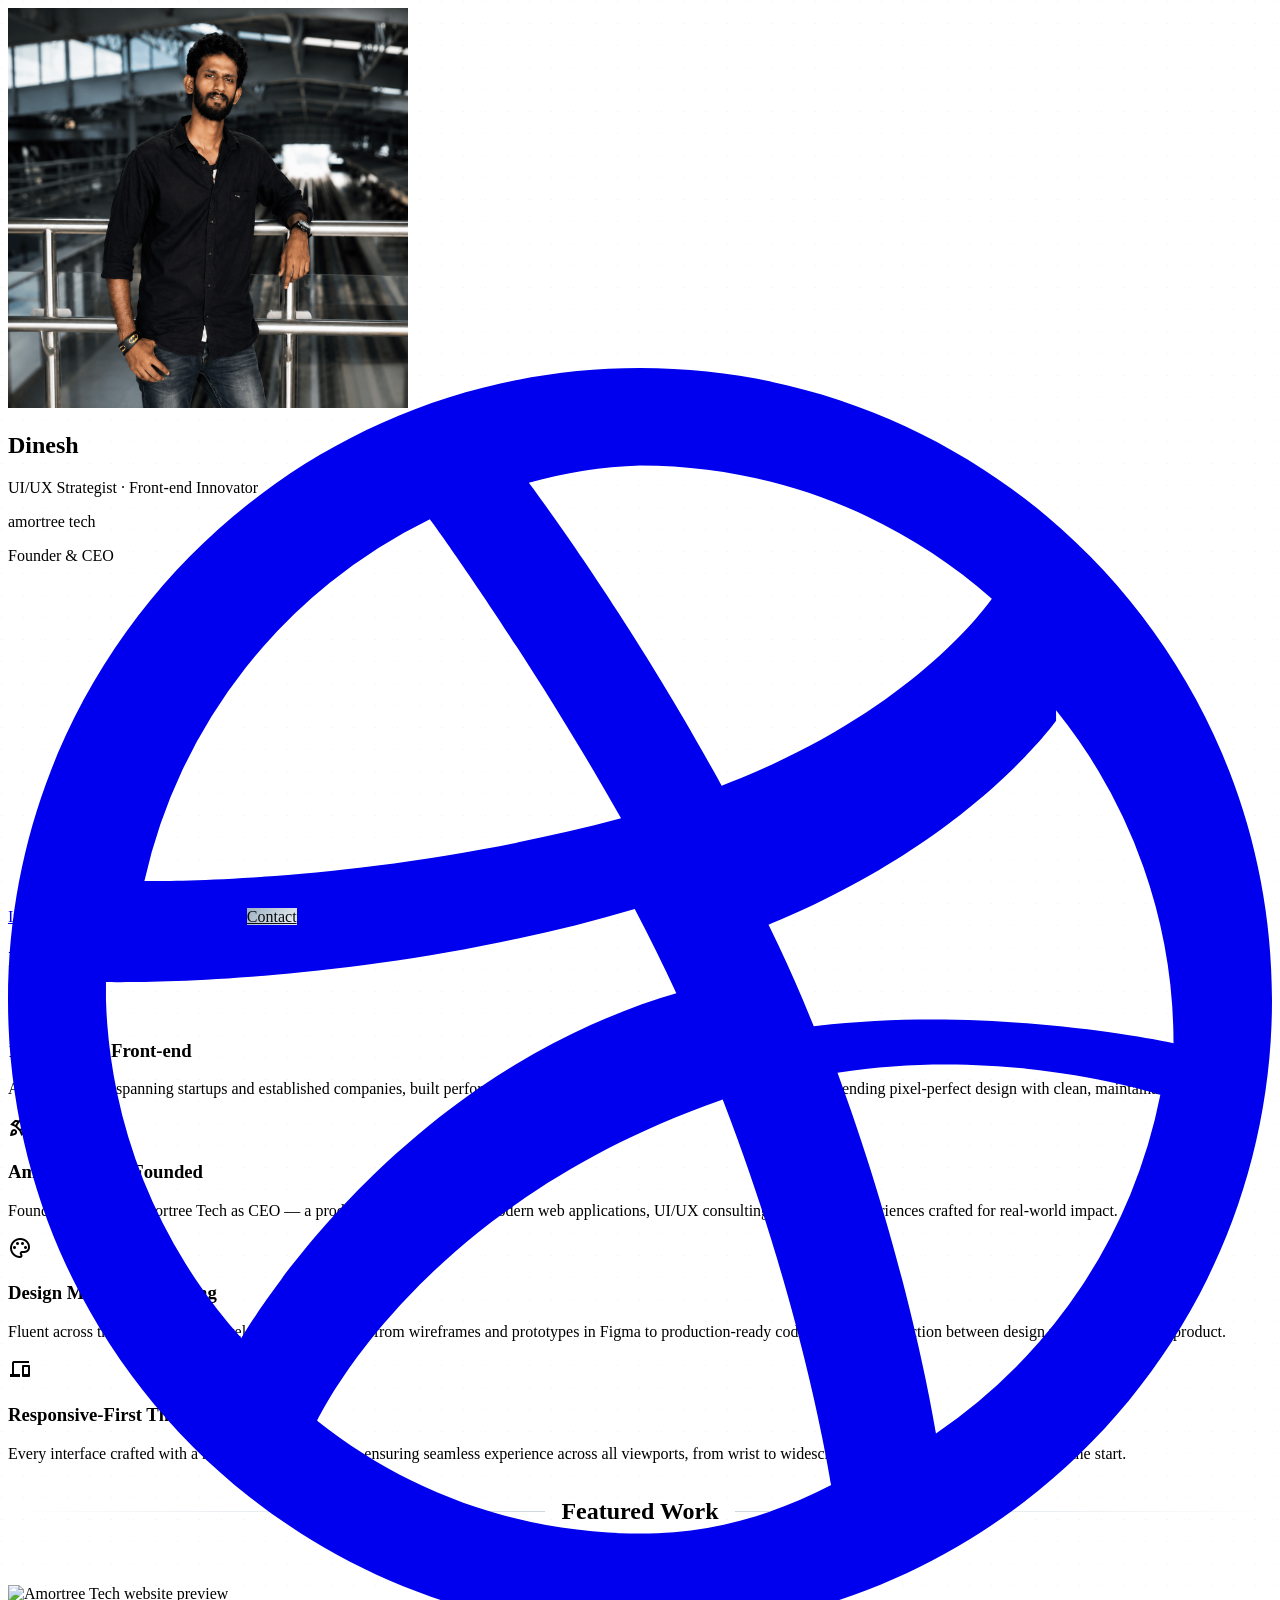
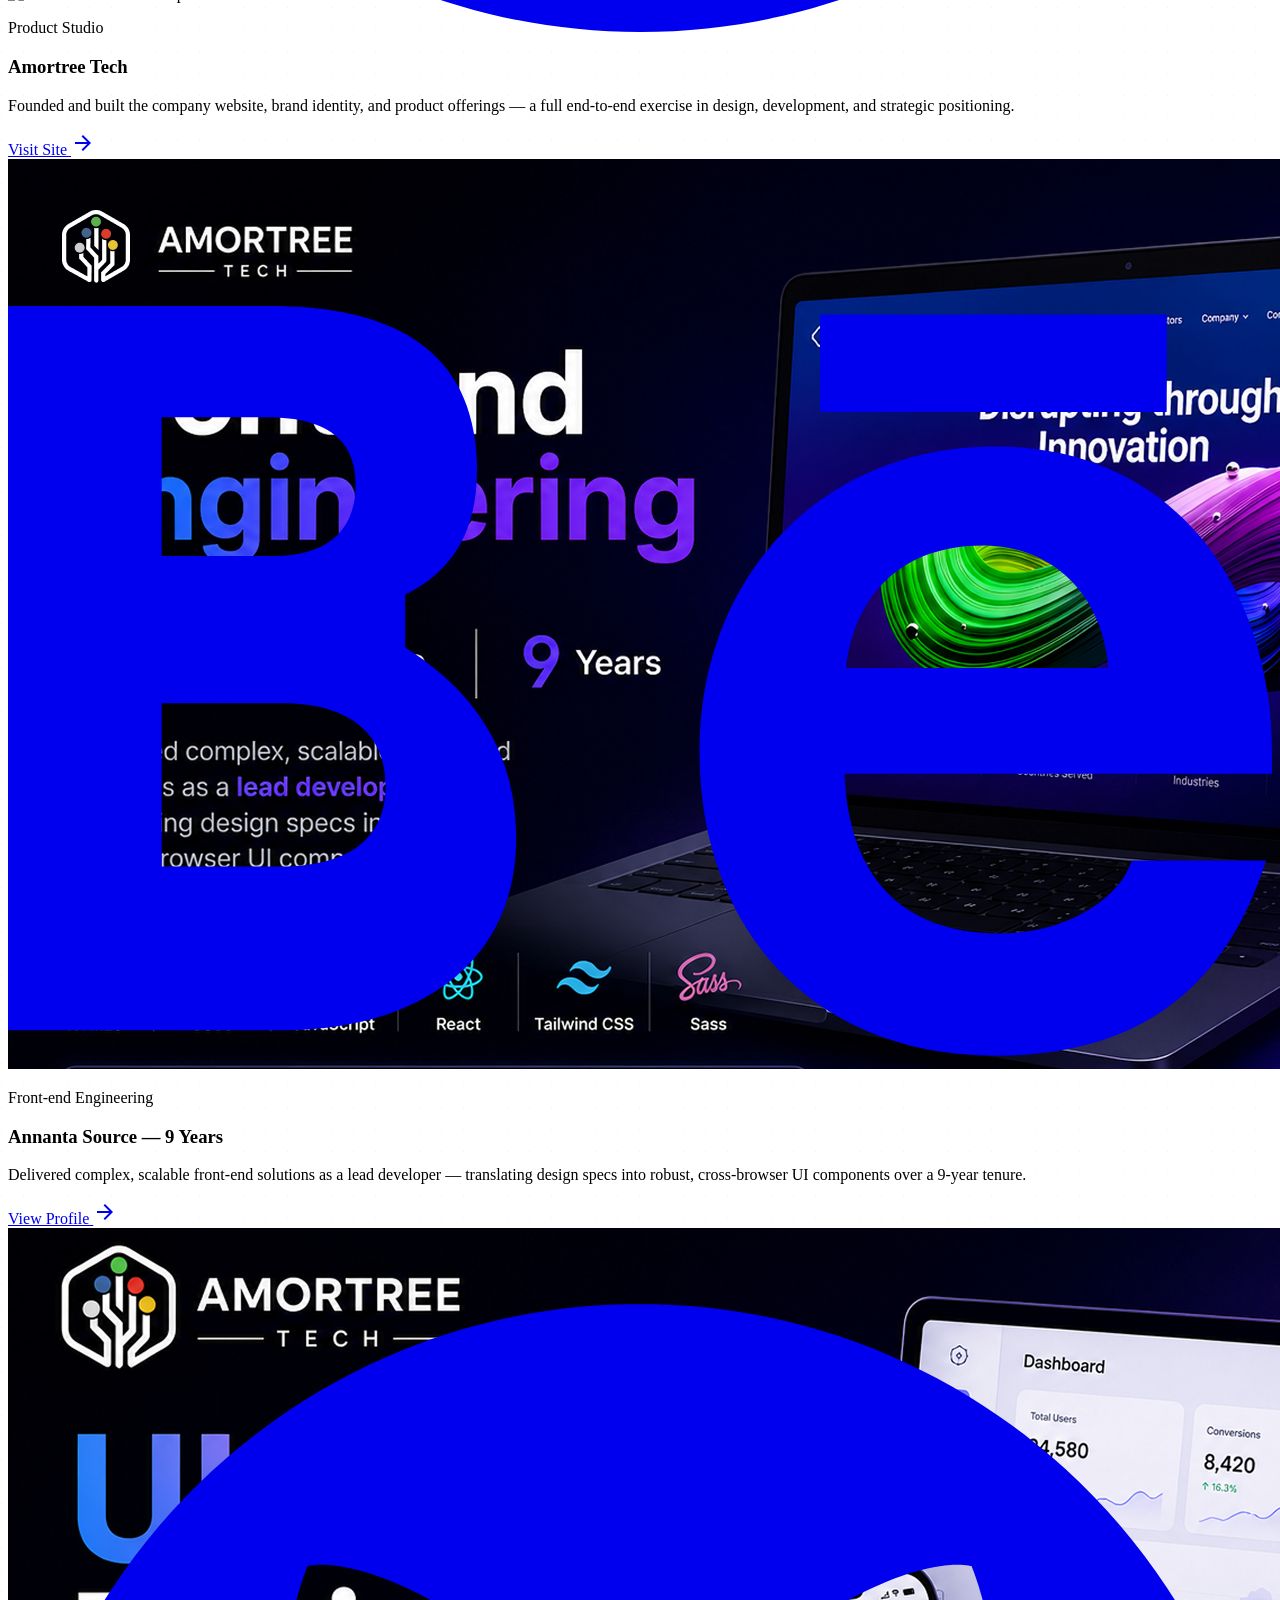
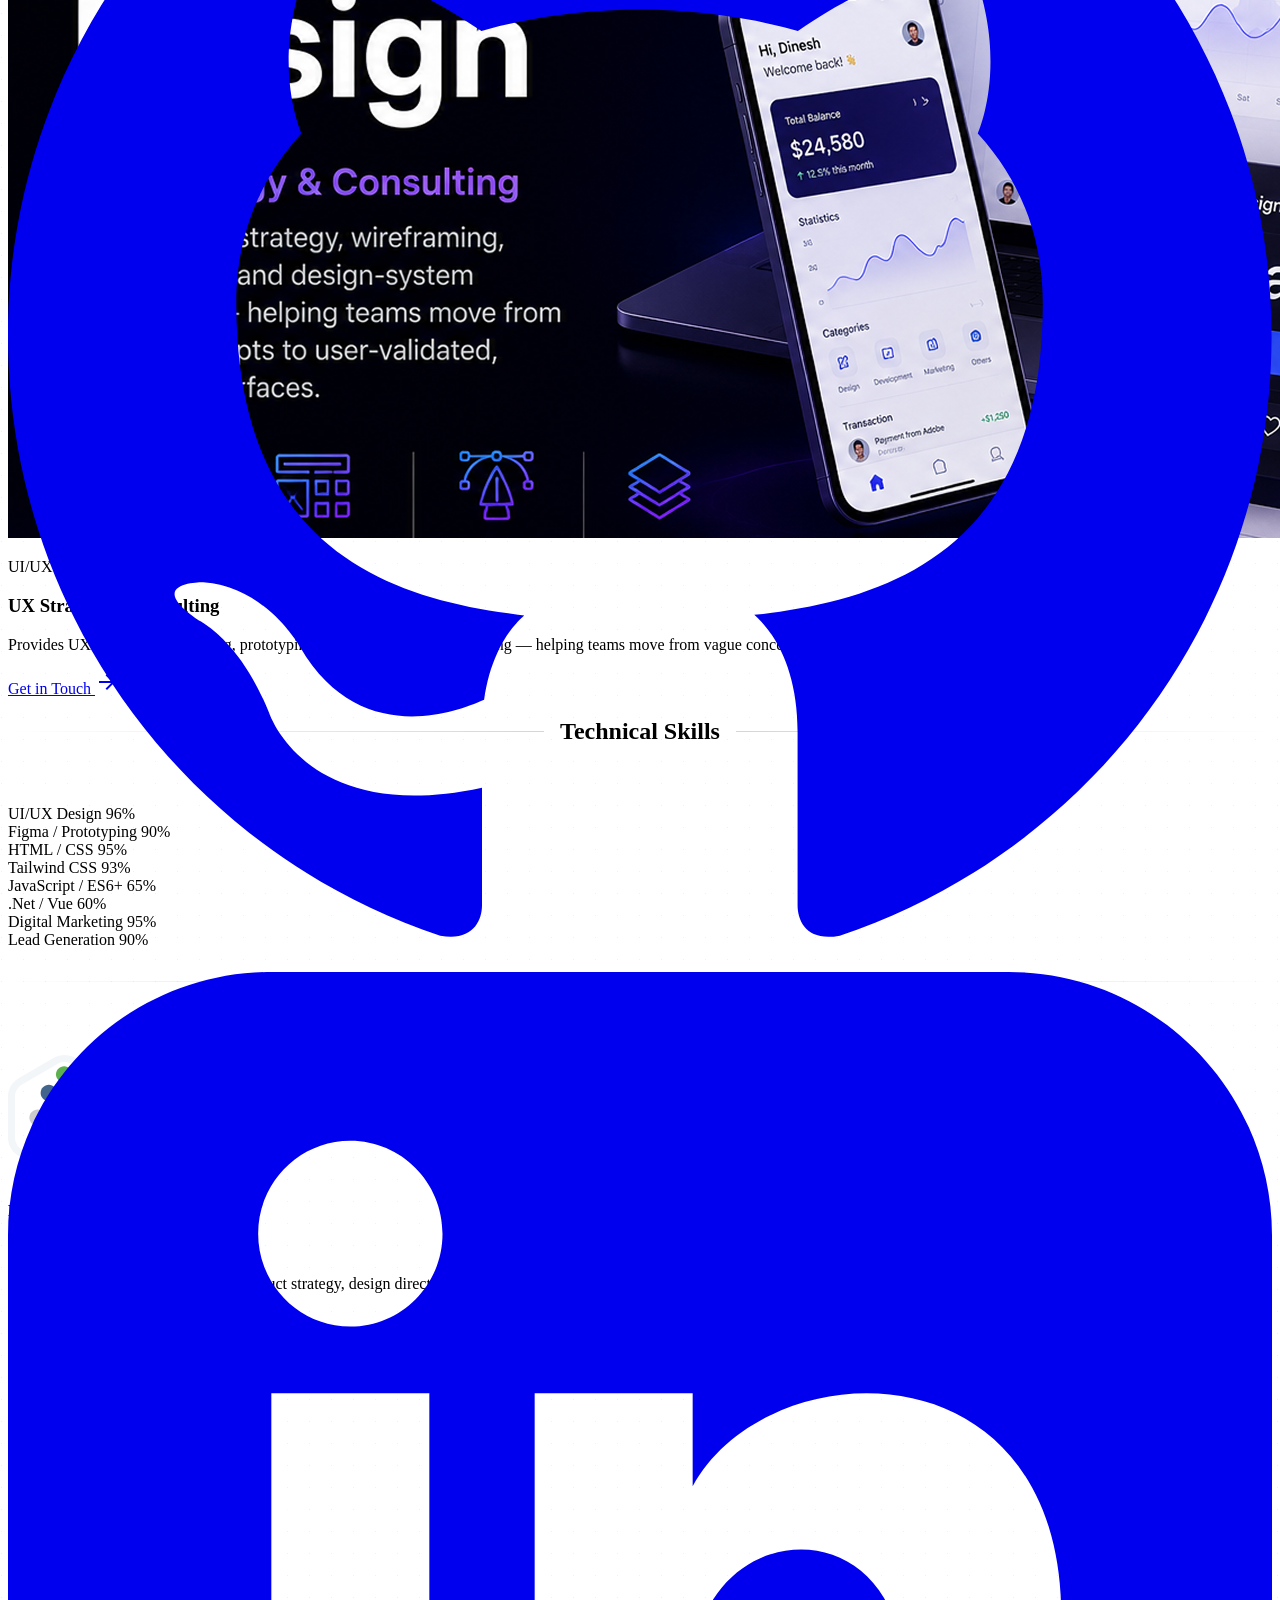
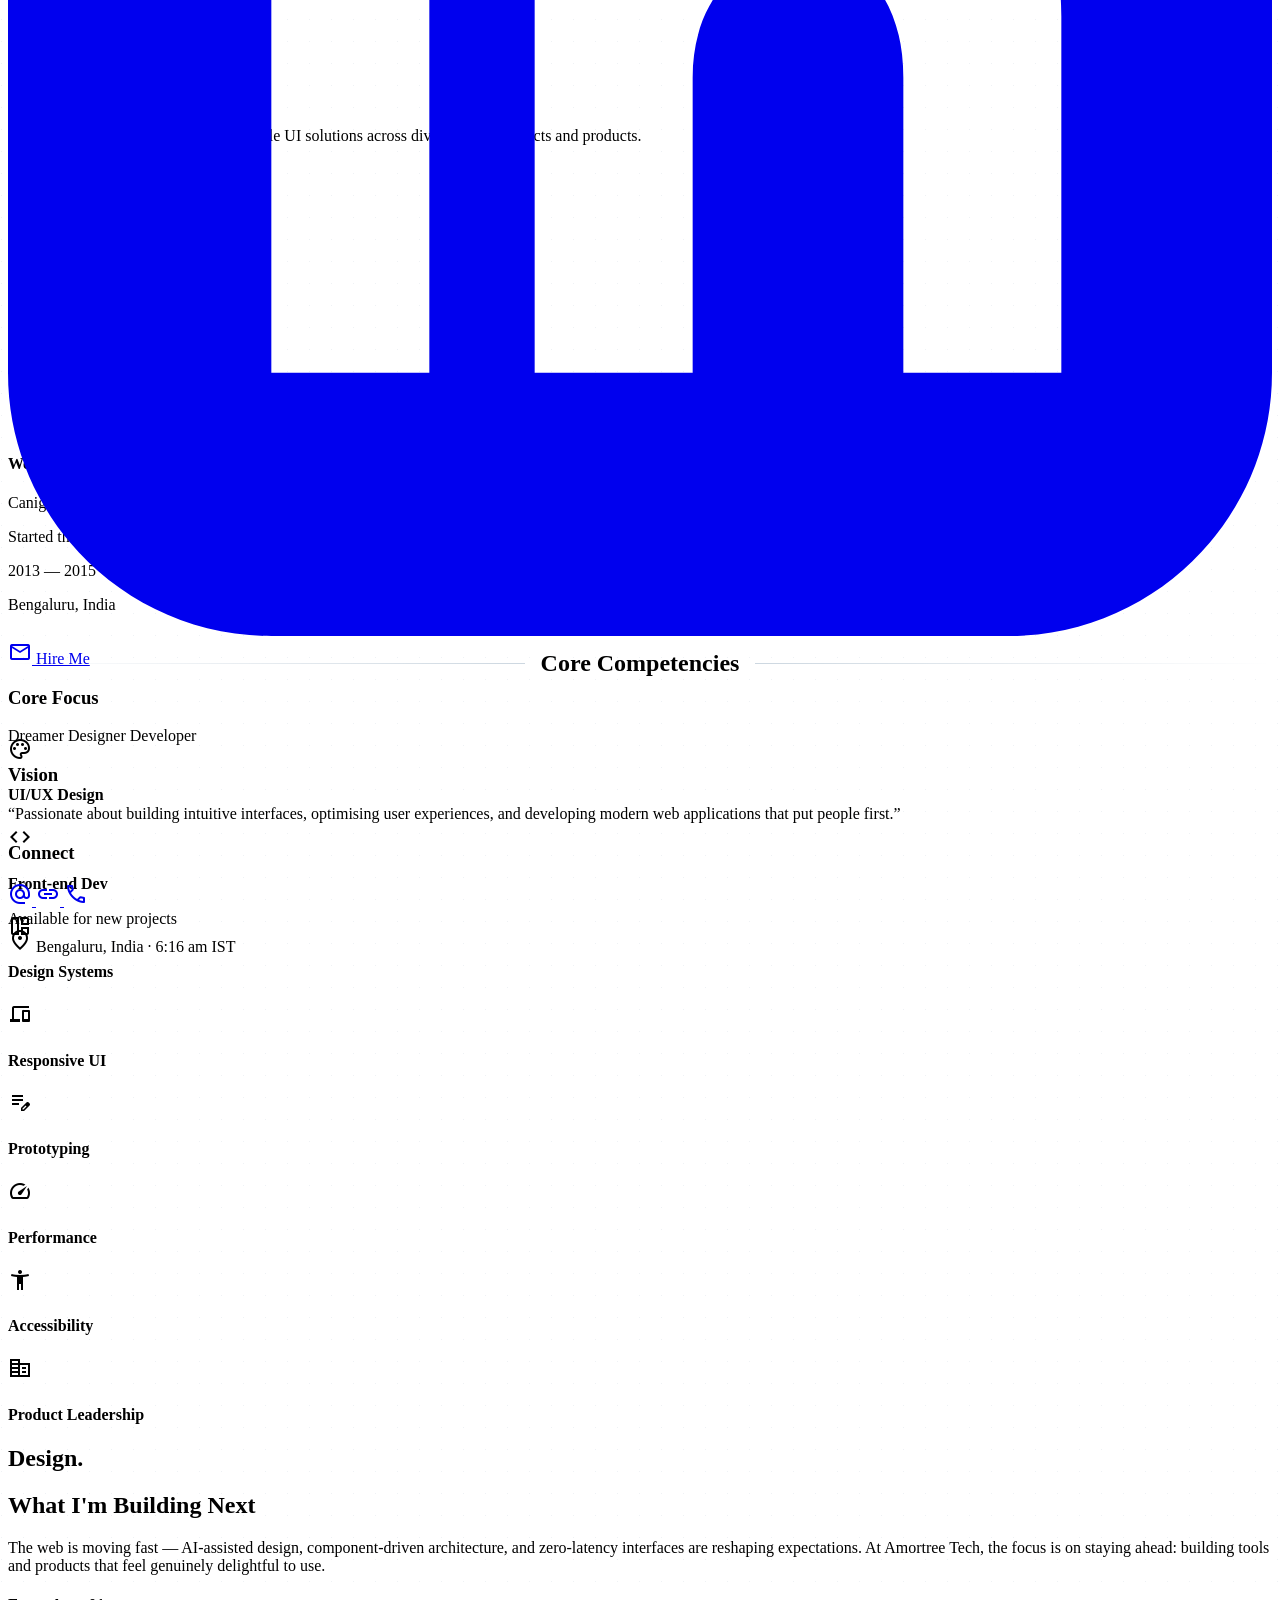
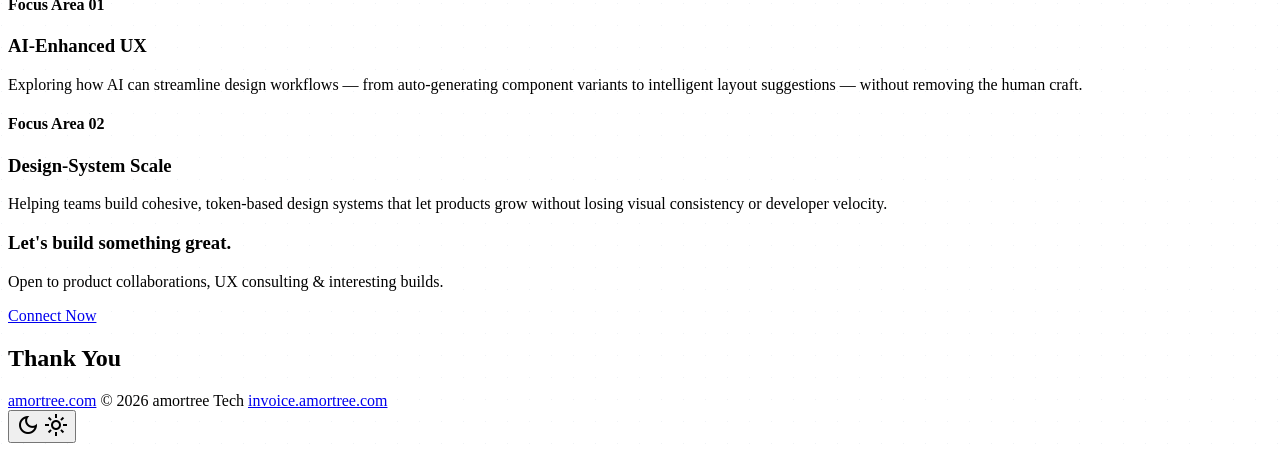
==== commit 02b09bd5: "rel" ====
--- a/index.html
+++ b/index.html
@@ -480,8 +480,8 @@
                     <div
                         class="lift-card group relative bg-white dark:bg-stone-900 border border-stone-200 dark:border-stone-800 rounded-2xl overflow-hidden">
                         <div
-                            class="h-44 overflow-hidden bg-gradient-to-br from-[#1C2733] via-[#0F151C] to-stone-950 flex items-center justify-center">
-                            <img src="https://demo.amortree.com/assets/img/og-image.png" alt="Amortree Tech website preview" width="1200" height="630" class="w-full h-full object-cover">
+                            class="h-50 overflow-hidden bg-gradient-to-br from-[#1C2733] via-[#0F151C] to-stone-950 flex items-center justify-center">
+                            <img src="https://demo.amortree.com/assets/img/og-image.png" alt="Amortree Tech website preview" class="w-full h-full object-cover">
                         </div>
                         <div class="p-5">
                             <p class="text-primary text-xs font-bold uppercase tracking-wider mb-1">Product Studio</p>
@@ -501,8 +501,8 @@
                     <div
                         class="lift-card group relative bg-white dark:bg-stone-900 border border-stone-200 dark:border-stone-800 rounded-2xl overflow-hidden">
                         <div
-                            class="h-44 overflow-hidden bg-gradient-to-br from-stone-800 to-stone-950 flex items-center justify-center">
-                            <span class="material-symbols-outlined text-stone-500" style="font-size:6rem">web</span>
+                            class="h-50 overflow-hidden bg-gradient-to-br from-[#1C2733] via-[#0F151C] to-stone-950 flex items-center justify-center">
+                            <img src="img/ann.png" alt="Amortree Tech website preview" class="w-full h-full object-cover">
                         </div>
                         <div class="p-5">
                             <p class="text-primary text-xs font-bold uppercase tracking-wider mb-1">Front-end
@@ -523,9 +523,8 @@
                     <div
                         class="lift-card group relative bg-white dark:bg-stone-900 border border-stone-200 dark:border-stone-800 rounded-2xl overflow-hidden">
                         <div
-                            class="h-44 overflow-hidden bg-gradient-to-br from-sapphire to-stone-950 flex items-center justify-center">
-                            <span class="material-symbols-outlined text-primary-bright/40"
-                                style="font-size:6rem">brush</span>
+                            class="h-50 overflow-hidden bg-gradient-to-br from-[#1C2733] via-[#0F151C] to-stone-950 flex items-center justify-center">
+                            <img src="img/ui-ux.png" alt="Amortree Tech website preview" class="w-full h-full object-cover">
                         </div>
                         <div class="p-5">
                             <p class="text-primary text-xs font-bold uppercase tracking-wider mb-1">UI/UX Design</p>
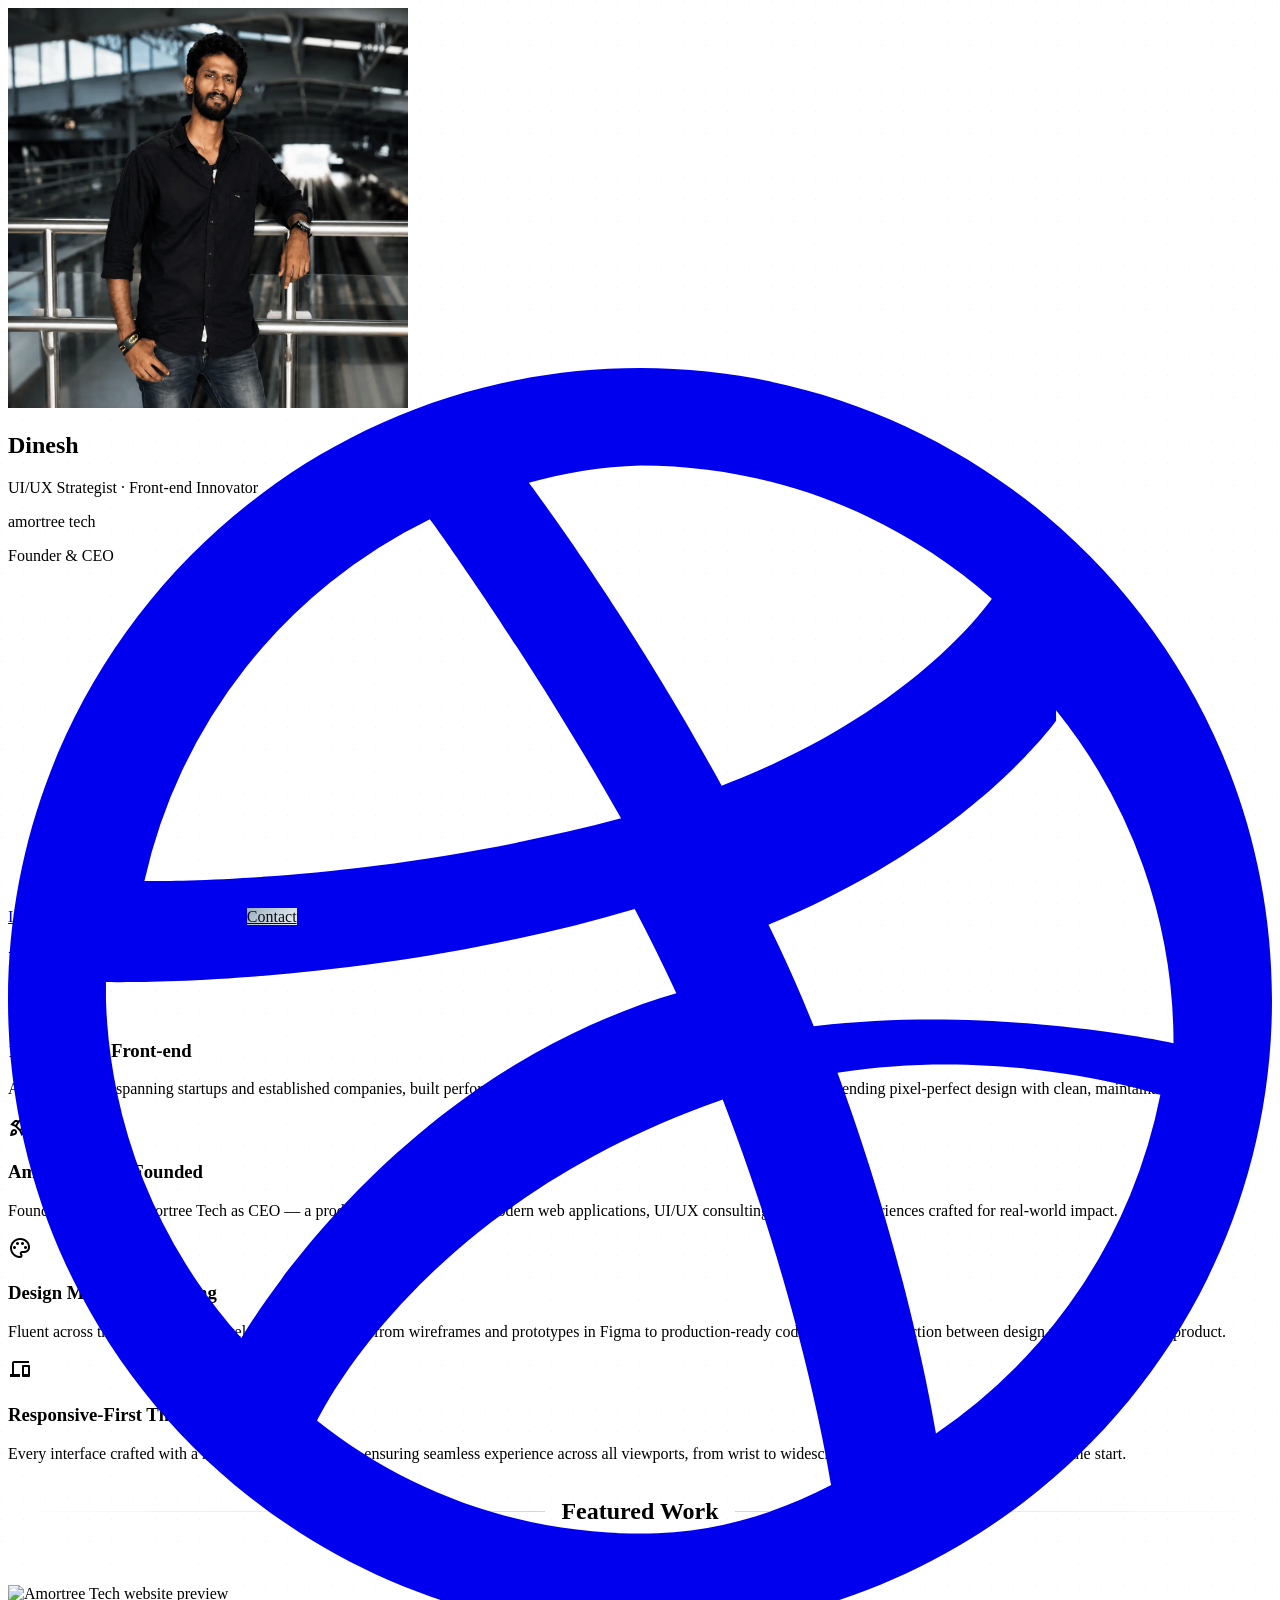
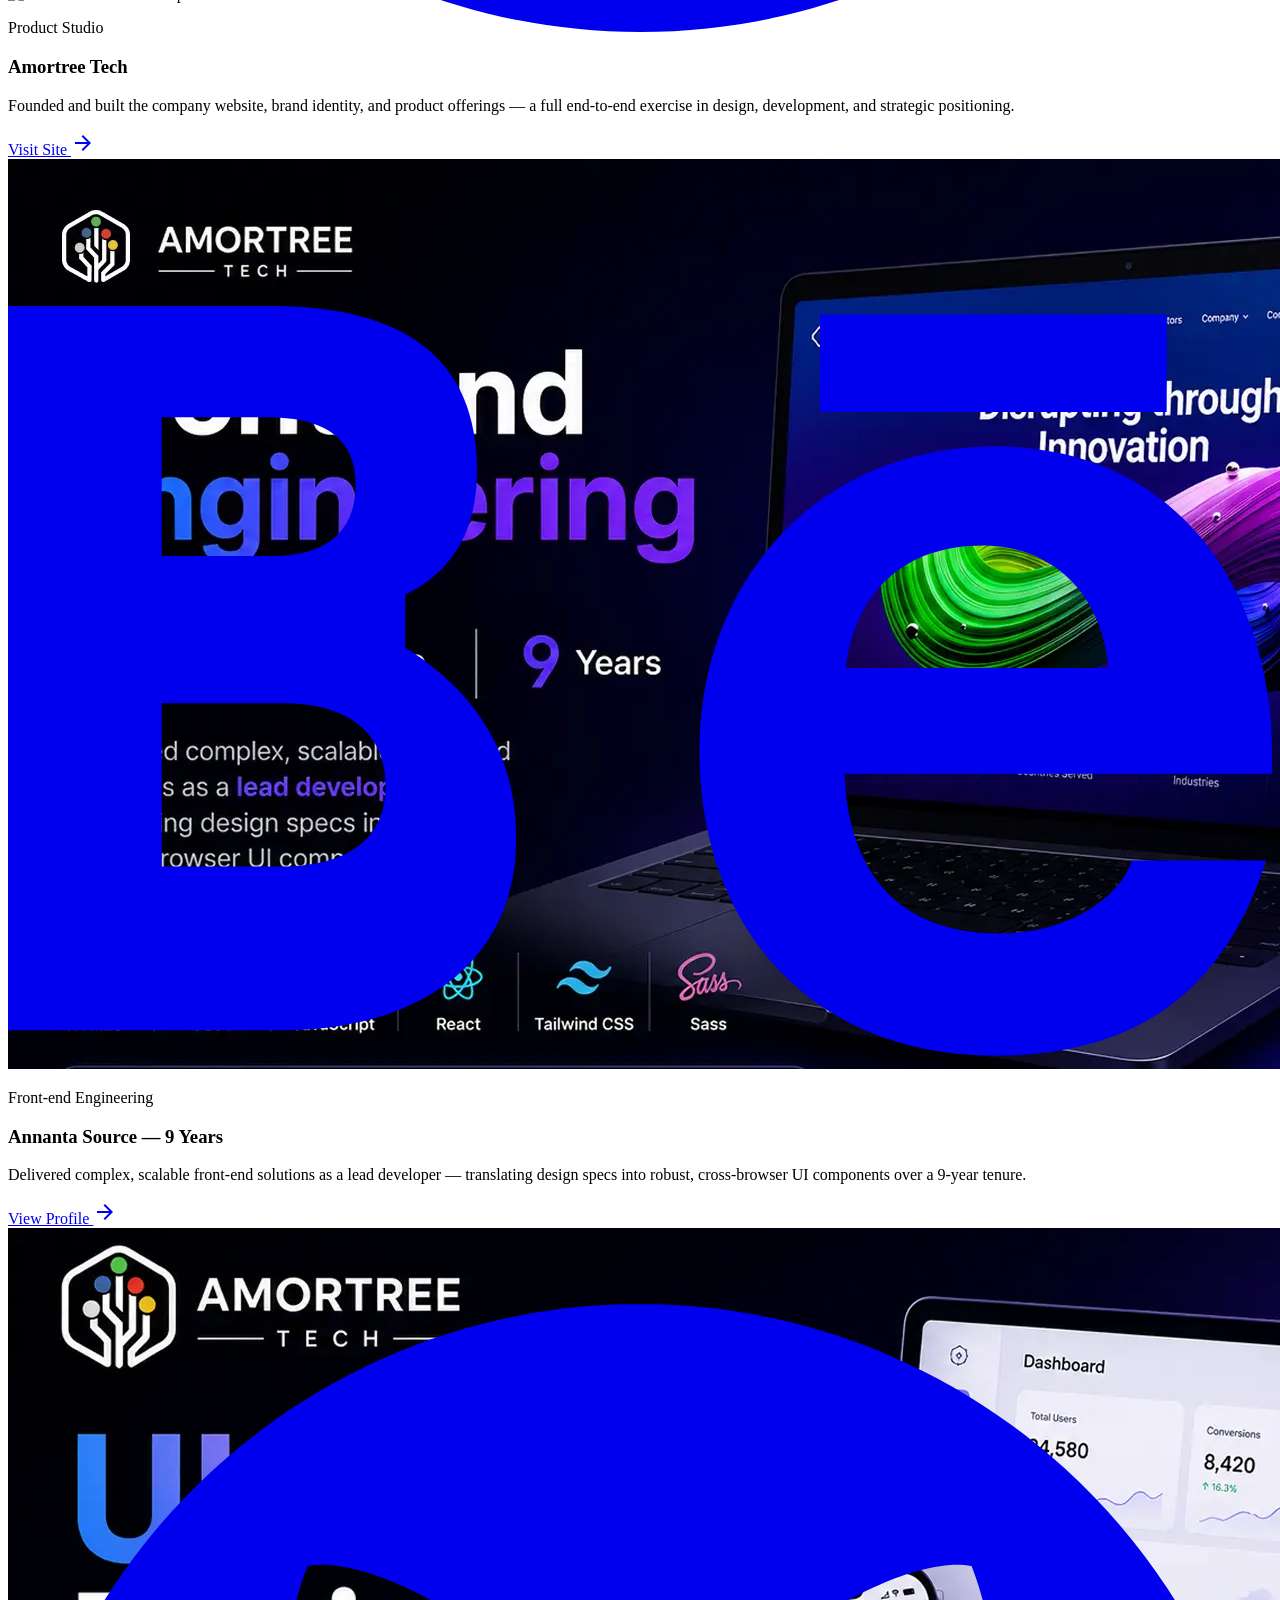
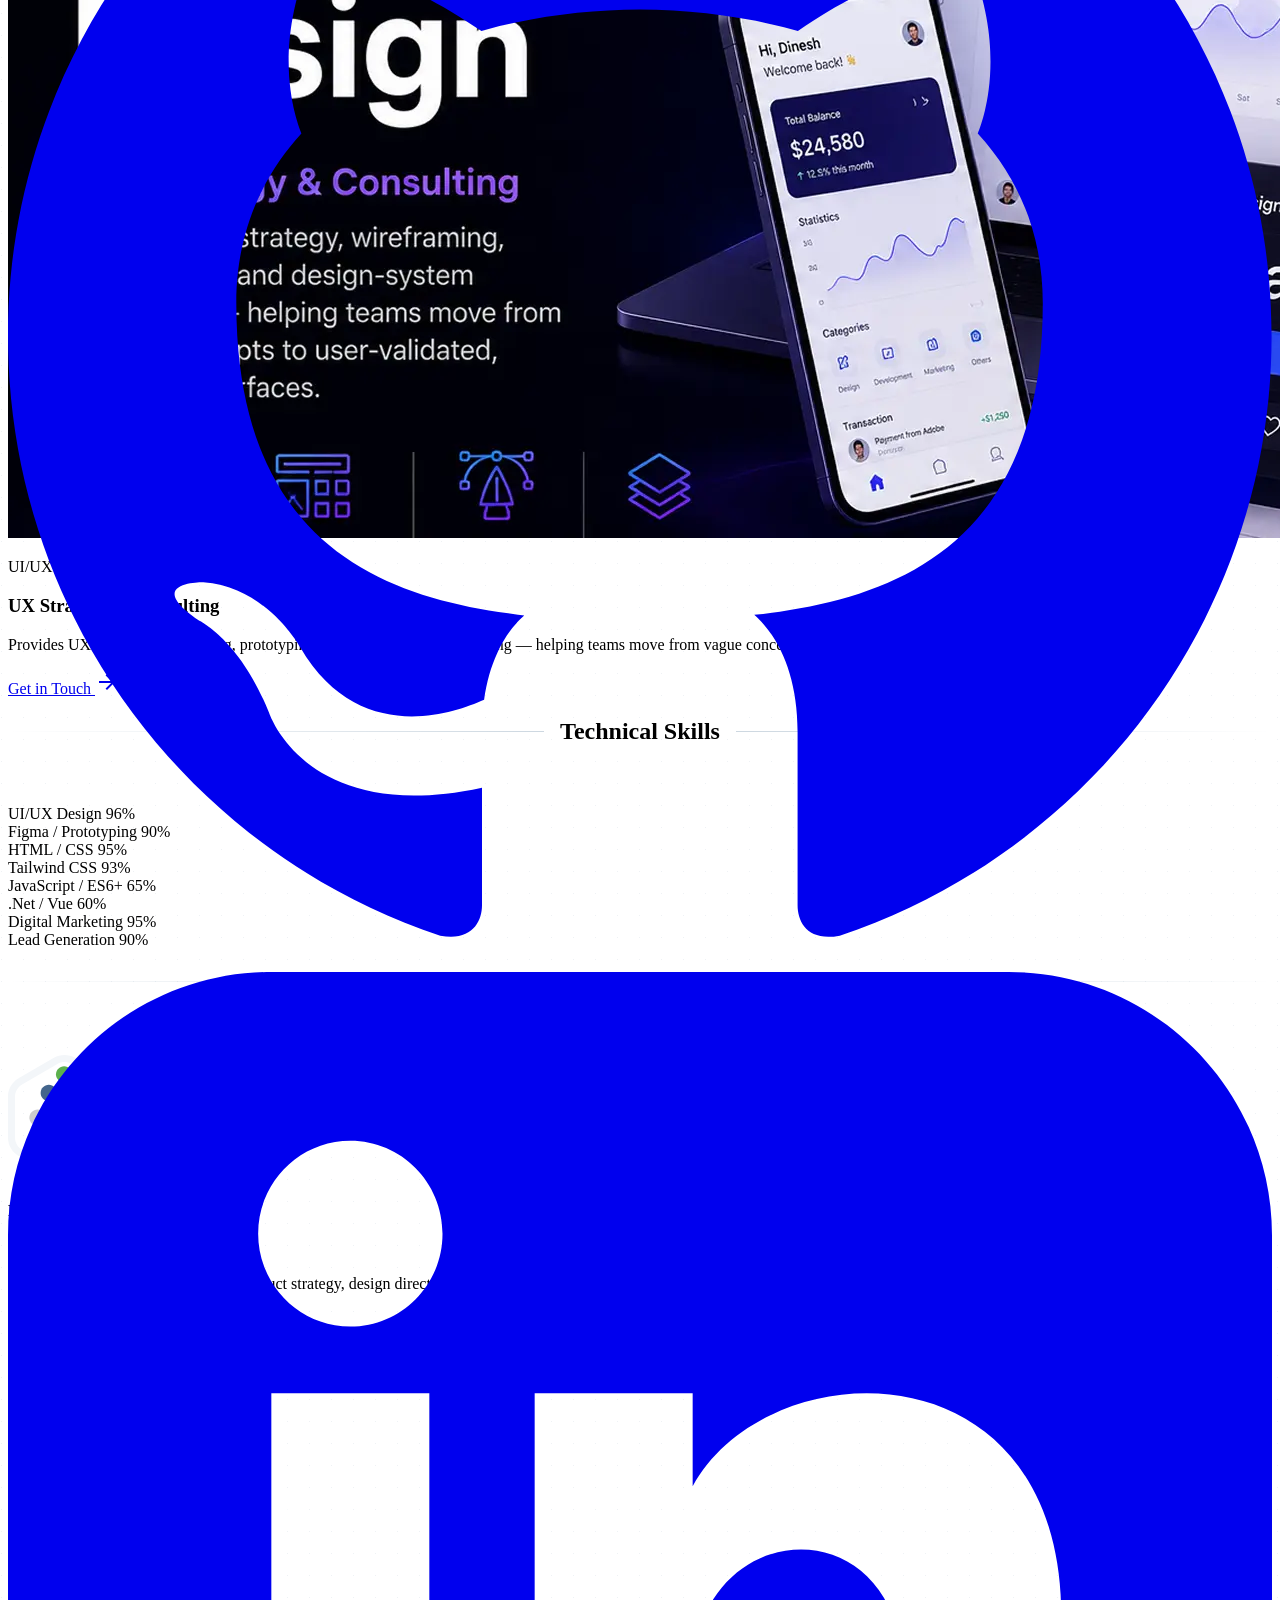
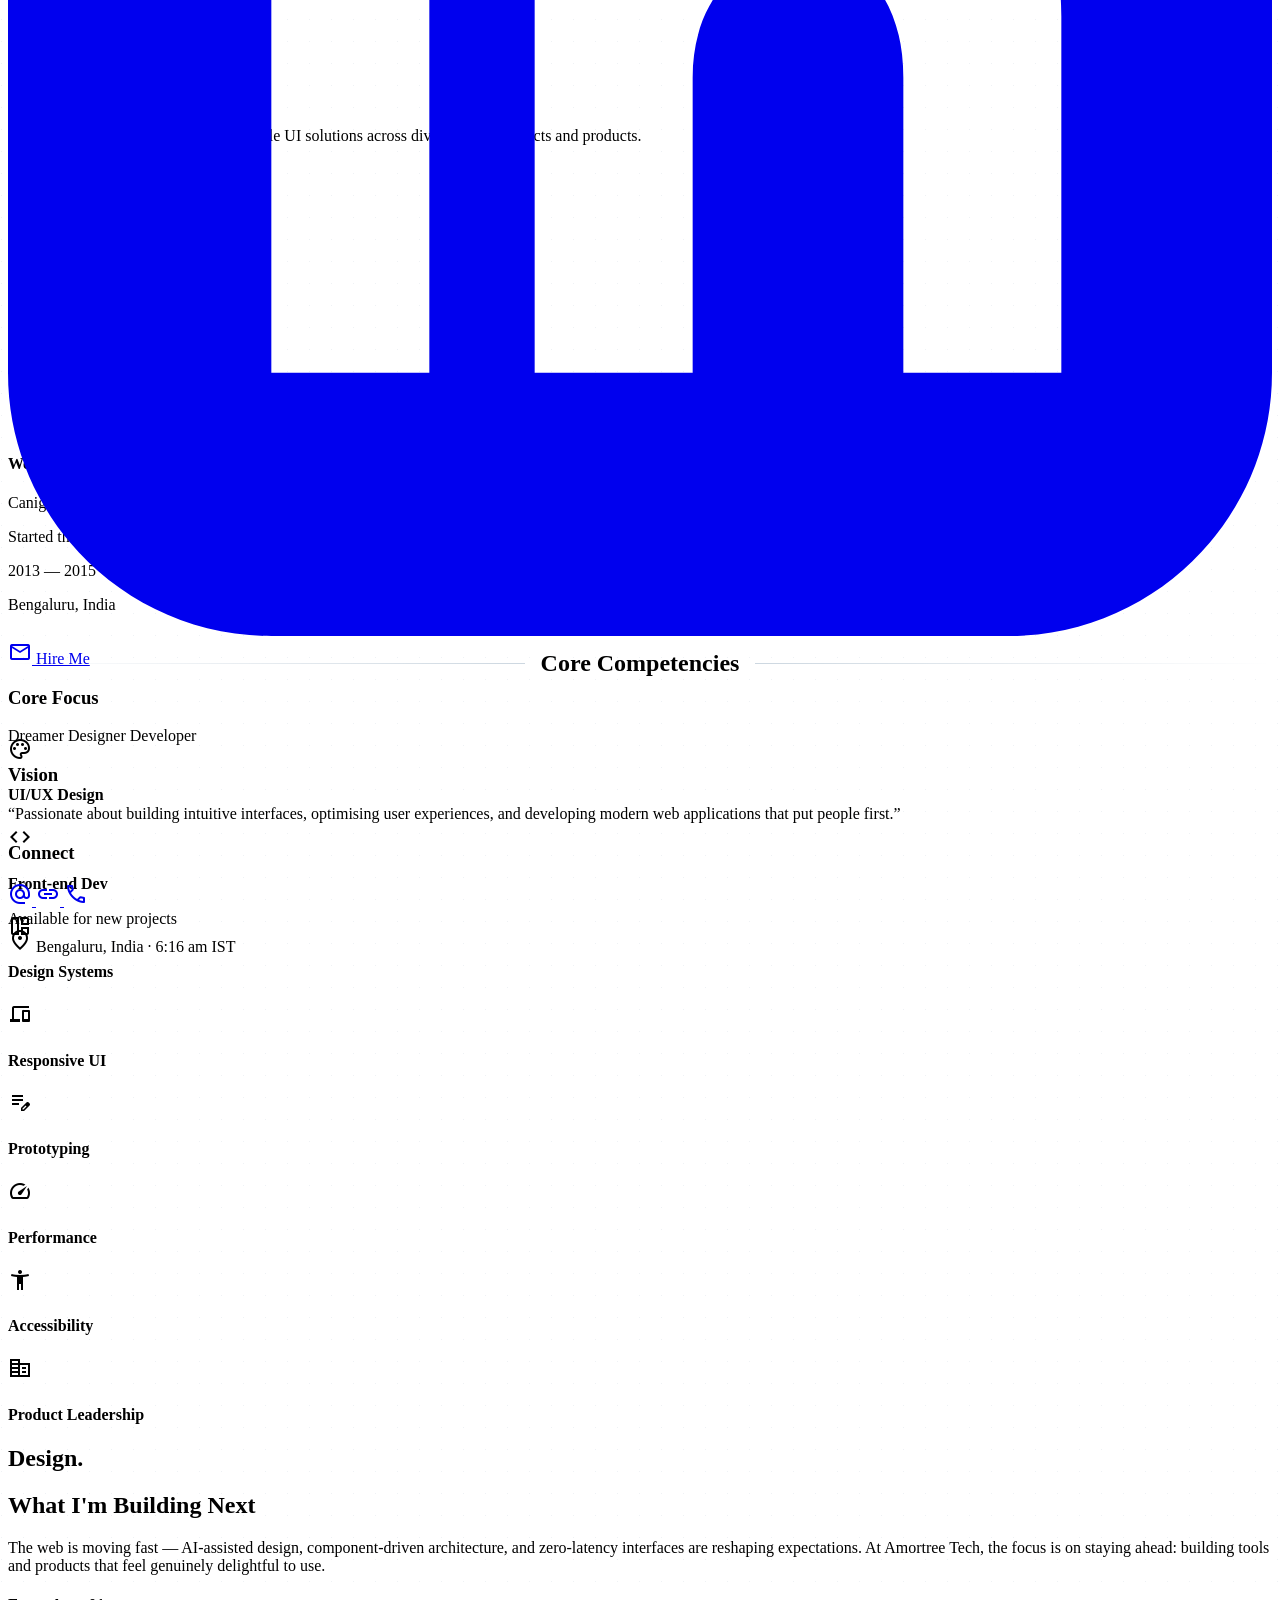
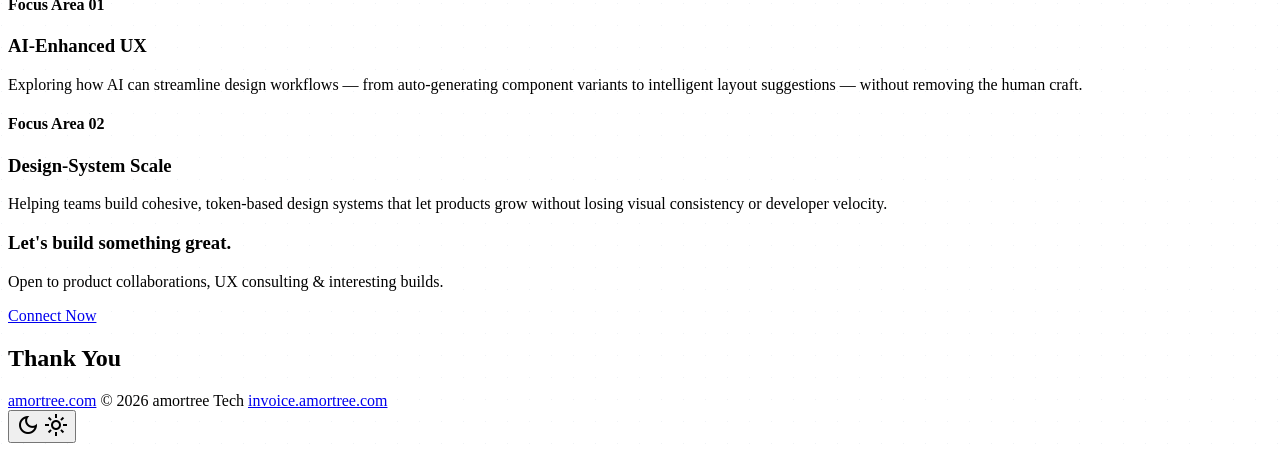
==== commit ac3126c1: "rel" ====
--- a/index.html
+++ b/index.html
@@ -257,7 +257,7 @@
             <!-- Portrait -->
             <div class="portrait-wrap relative w-full overflow-hidden shrink-0">
                 <img alt="Portrait of Dinesh" class="w-full h-[500px] object-cover object-top transition duration-700"
-                    src="img/dinesh.png" width="400" height="400"
+                    src="img/dinesh.webp" width="400" height="400"
                     onerror="this.src='https://ui-avatars.com/api/?name=Dinesh&size=400&background=0b0d10&color=9BB0C2&bold=true&font-size=0.4'" />
                 <div class="absolute inset-0 bg-gradient-to-t from-[#0B0D10] via-[#0B0D10]/25 to-transparent"></div>
                 <div class="absolute inset-0 ring-1 ring-inset ring-primary/20"></div>
@@ -502,7 +502,7 @@
                         class="lift-card group relative bg-white dark:bg-stone-900 border border-stone-200 dark:border-stone-800 rounded-2xl overflow-hidden">
                         <div
                             class="h-50 overflow-hidden bg-gradient-to-br from-[#1C2733] via-[#0F151C] to-stone-950 flex items-center justify-center">
-                            <img src="img/ann.png" alt="Amortree Tech website preview" class="w-full h-full object-cover">
+                            <img src="img/ann.webp" alt="Amortree Tech website preview" class="w-full h-full object-cover">
                         </div>
                         <div class="p-5">
                             <p class="text-primary text-xs font-bold uppercase tracking-wider mb-1">Front-end
@@ -524,7 +524,7 @@
                         class="lift-card group relative bg-white dark:bg-stone-900 border border-stone-200 dark:border-stone-800 rounded-2xl overflow-hidden">
                         <div
                             class="h-50 overflow-hidden bg-gradient-to-br from-[#1C2733] via-[#0F151C] to-stone-950 flex items-center justify-center">
-                            <img src="img/ui-ux.png" alt="Amortree Tech website preview" class="w-full h-full object-cover">
+                            <img src="img/ui-ux.webp" alt="Amortree Tech website preview" class="w-full h-full object-cover">
                         </div>
                         <div class="p-5">
                             <p class="text-primary text-xs font-bold uppercase tracking-wider mb-1">UI/UX Design</p>
@@ -597,7 +597,7 @@
                             <div class="flex items-start gap-4">
                                 <div
                                     class="w-11 h-11 rounded-lg bg-stone-900 dark:bg-stone-800 flex items-center justify-center shrink-0 p-1">
-                                    <img src="img/ann-logoIcon.png" alt="Profile Image" class="w-full h-full object-contain rounded-lg" />
+                                    <img src="img/ann-logoIcon.webp" alt="Profile Image" class="w-full h-full object-contain rounded-lg" />
                                 </div>
                                 <div>
                                     <h4 class="text-base font-bold dark:text-white leading-tight">Front-end Developer
@@ -620,7 +620,7 @@
                             <div class="flex items-start gap-4">
                                 <div
                                     class="w-11 h-11 rounded-lg bg-stone-900 dark:bg-stone-800 flex items-center justify-center shrink-0 p-1">
-                                    <img src="img/cg-logoicon.png" alt="Profile Image" class="w-full h-full object-contain rounded-lg" />
+                                    <img src="img/cg-logoicon.webp" alt="Profile Image" class="w-full h-full object-contain rounded-lg" />
                                 </div>
                                 <div>
                                     <h4 class="text-base font-bold dark:text-white leading-tight">Web Designer</h4>
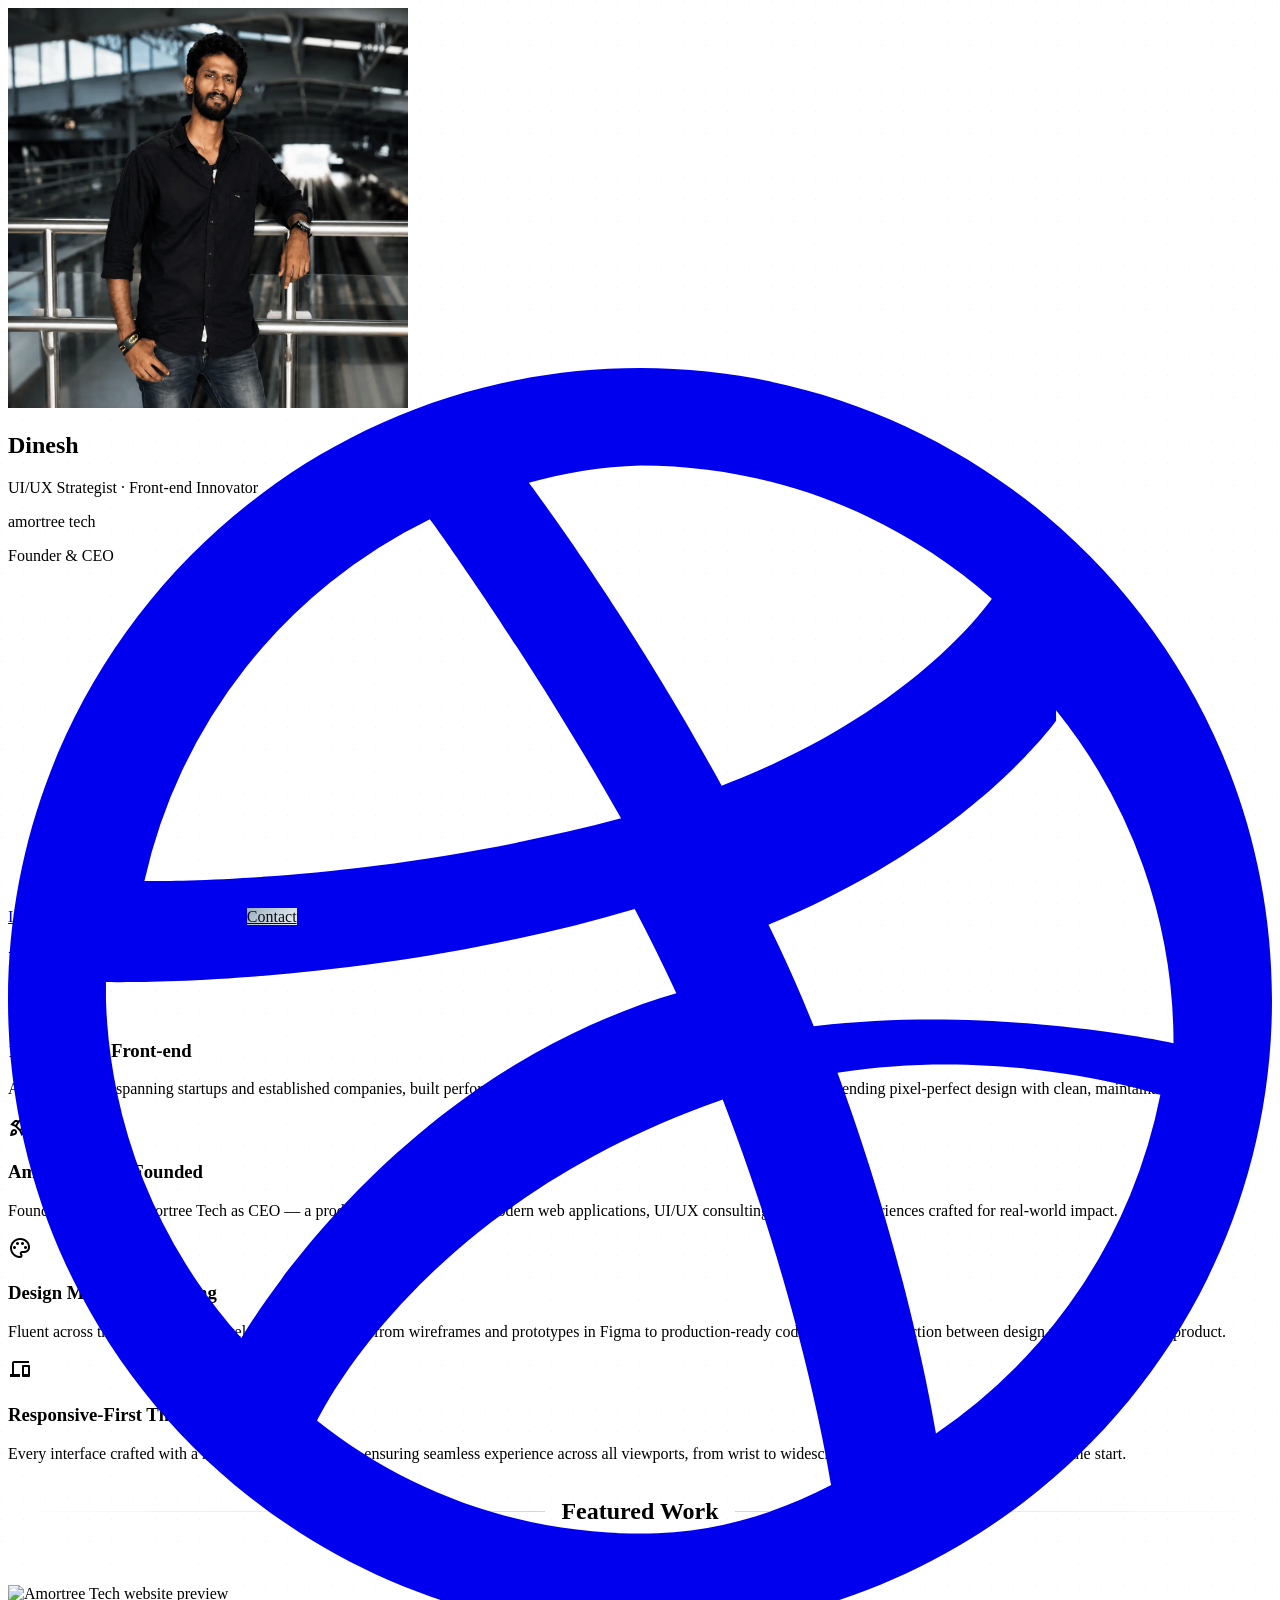
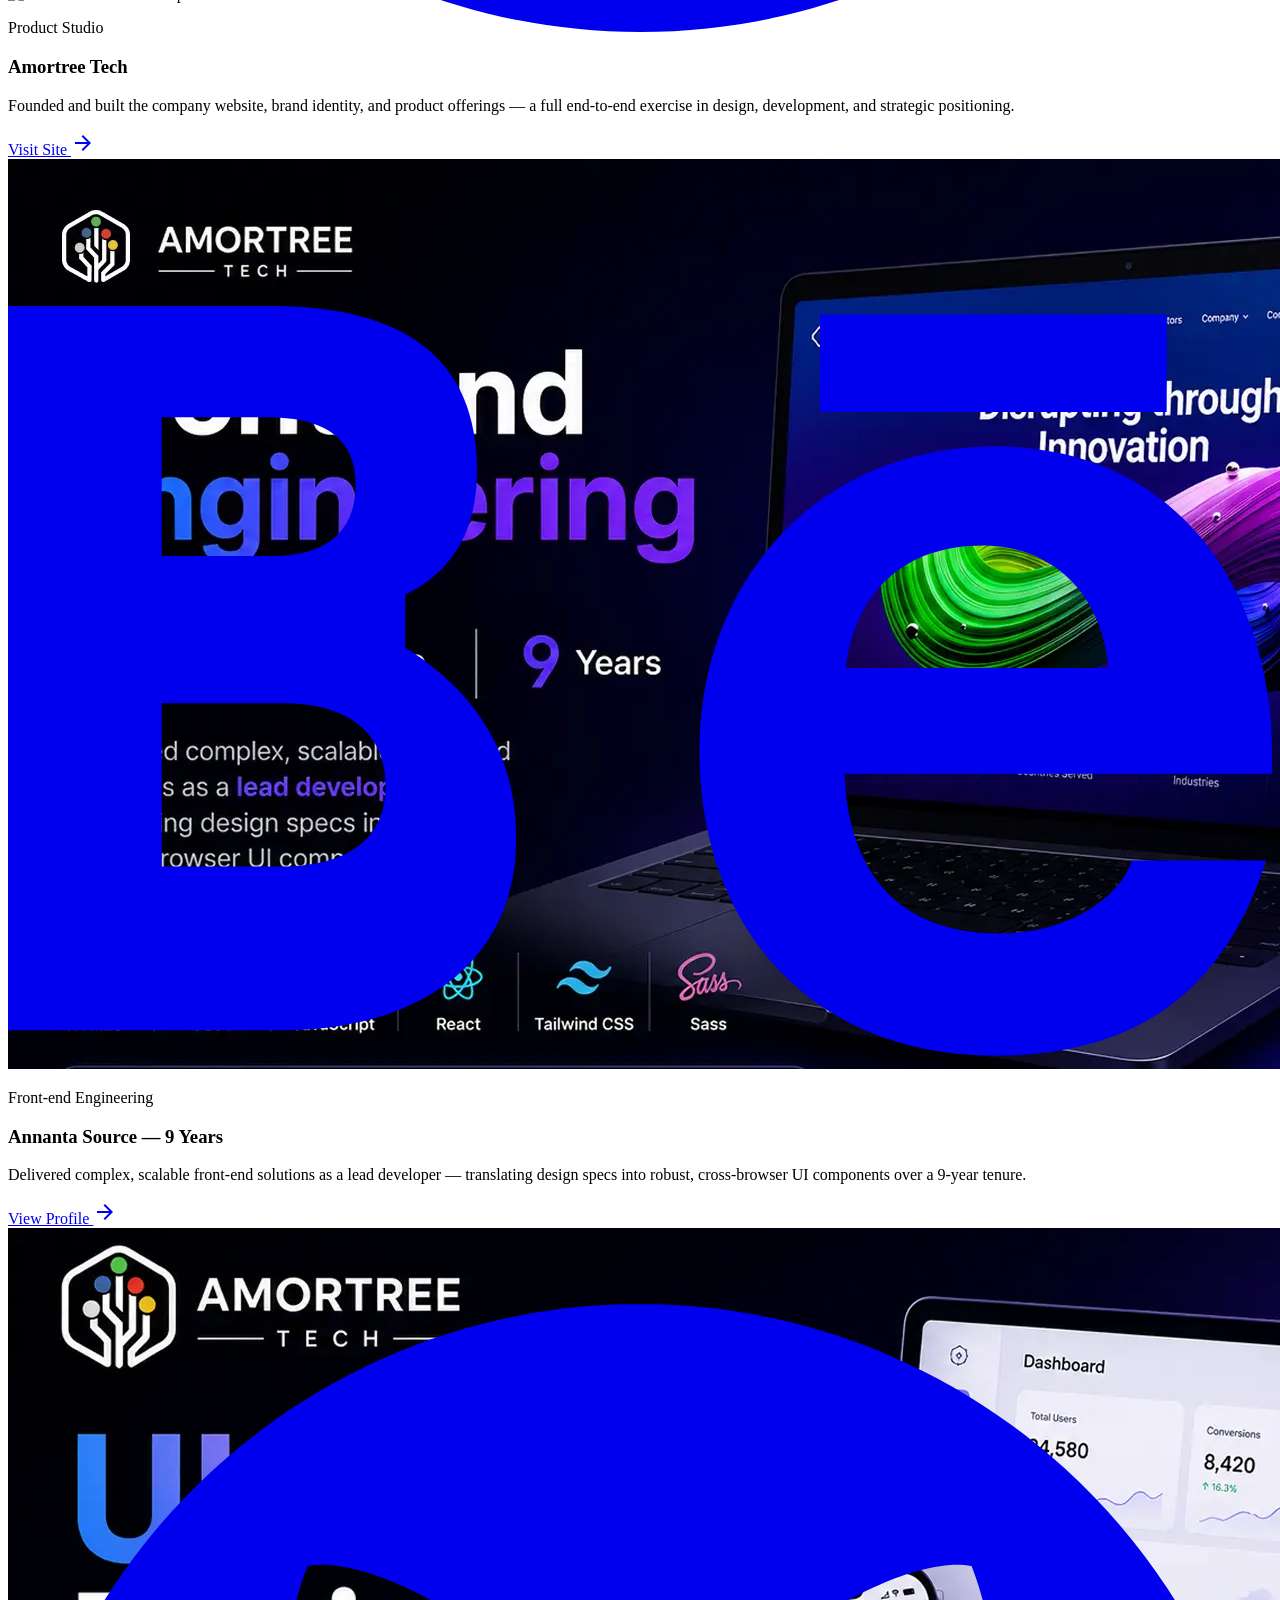
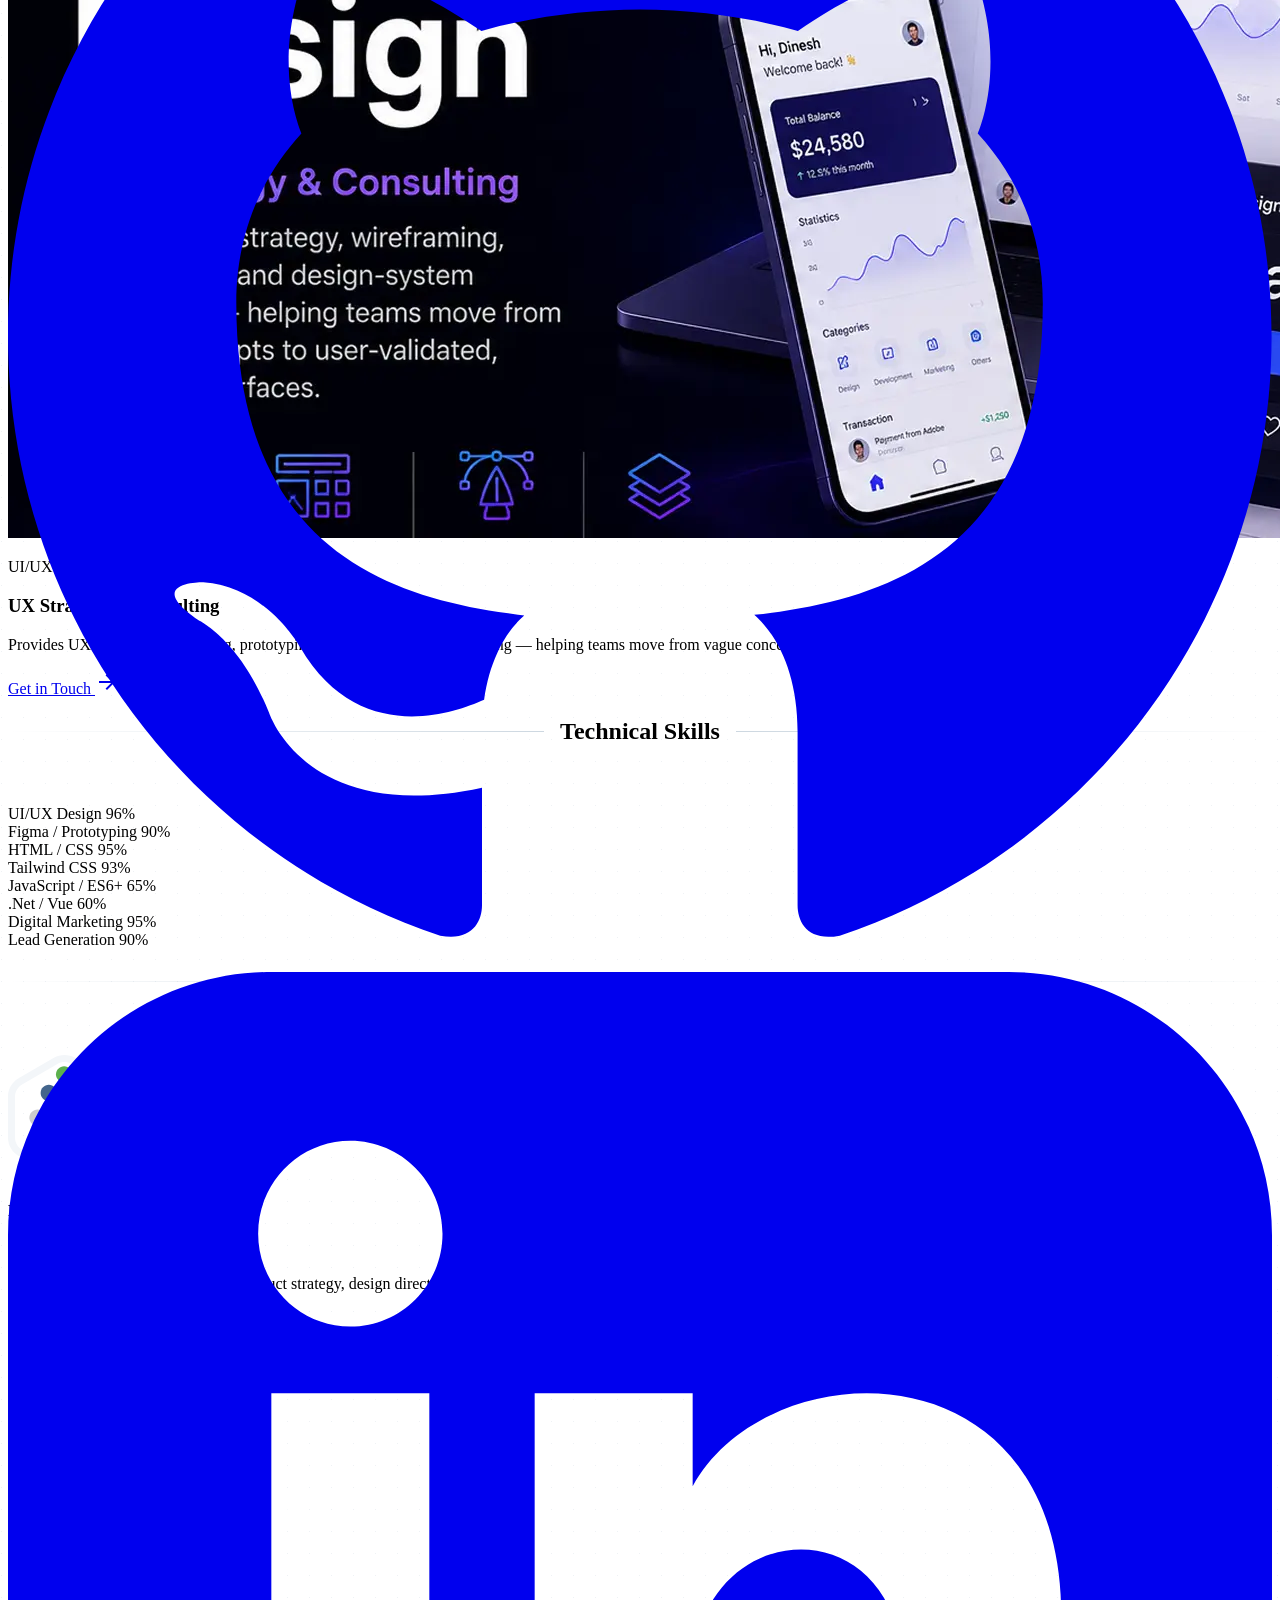
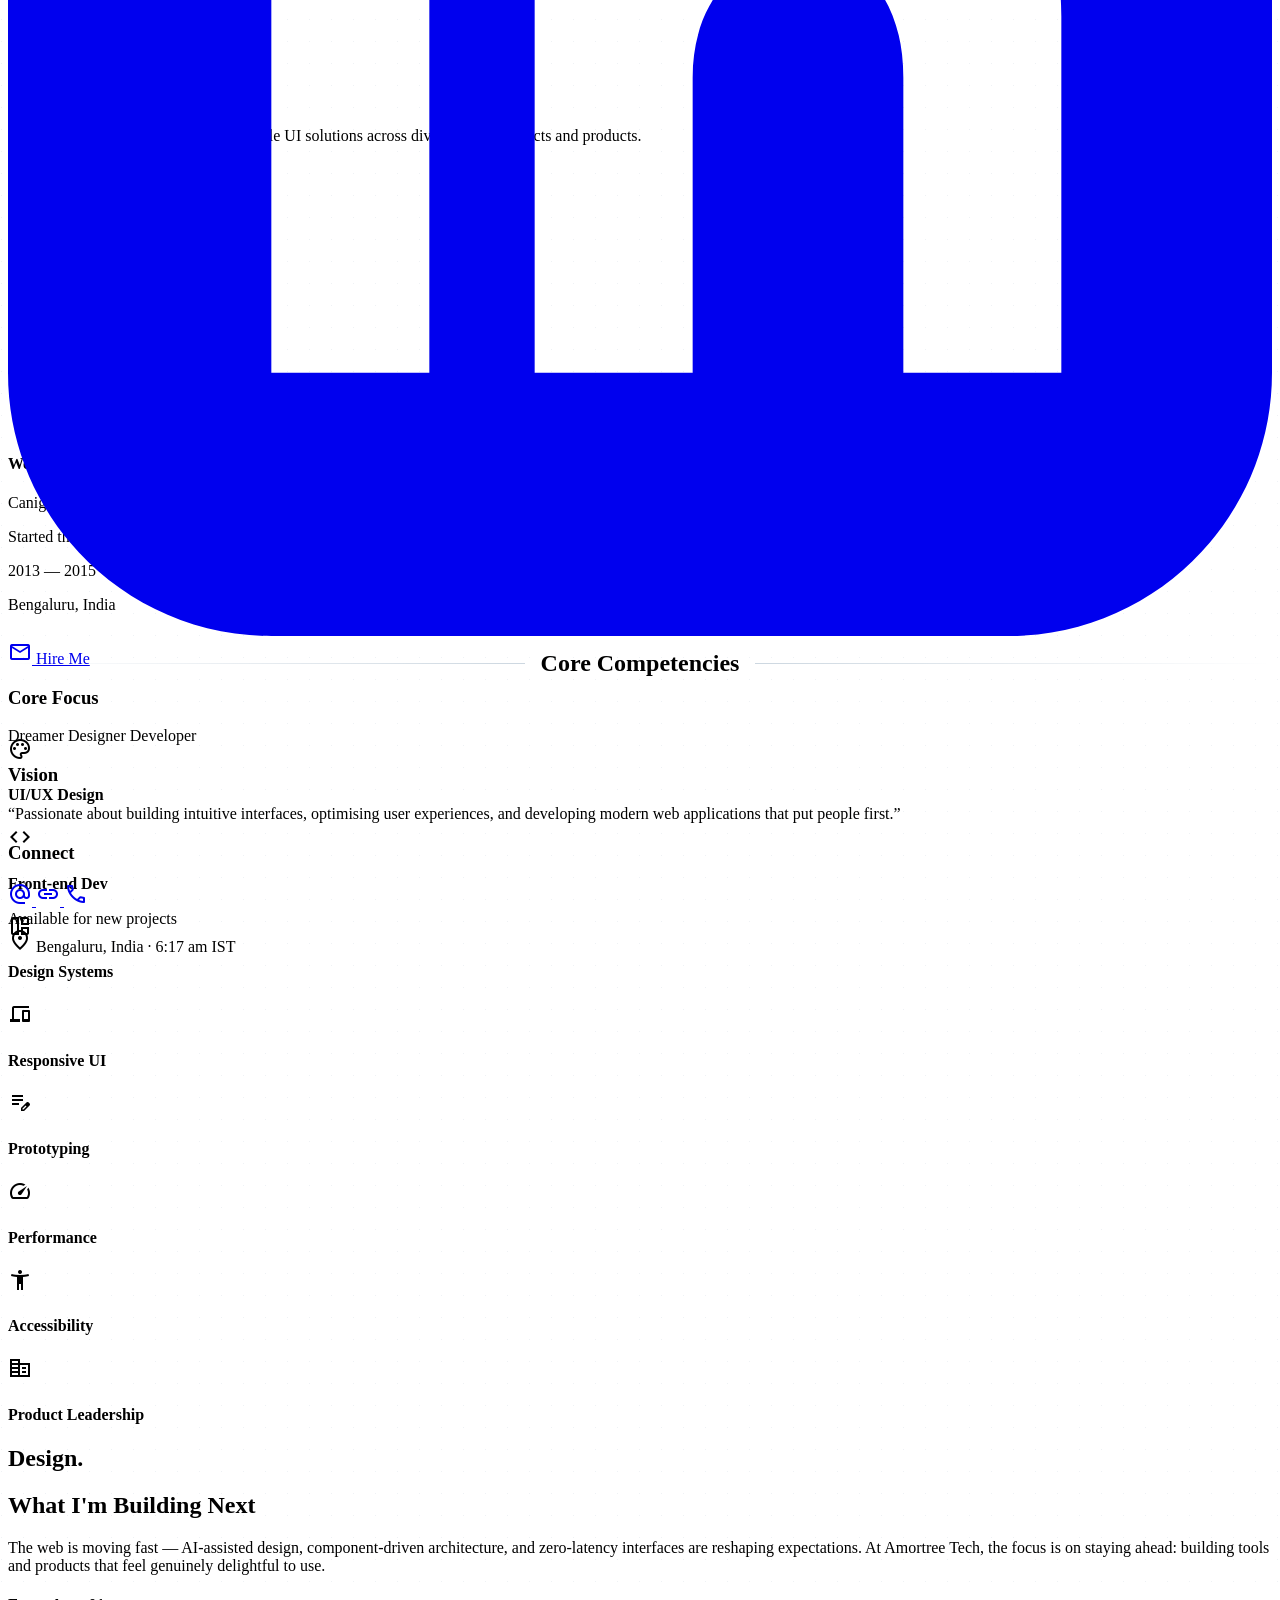
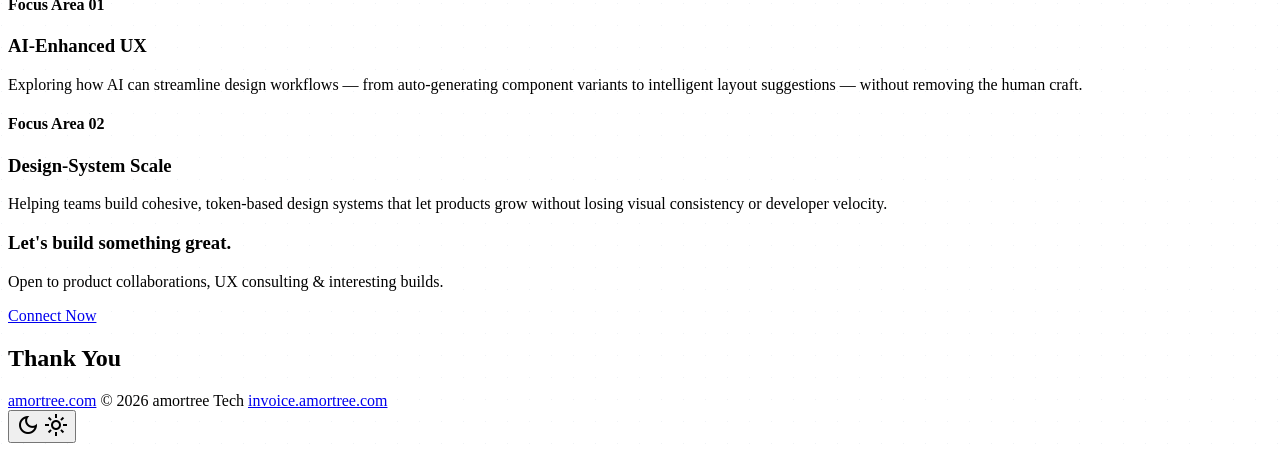
==== commit 23e7c0b2: "Update index.html" ====
--- a/index.html
+++ b/index.html
@@ -4,7 +4,7 @@
 <head>
     <meta charset="utf-8" />
     <meta content="width=device-width, initial-scale=1.0" name="viewport" />
-    <title>Dinesh | UI/UX Strategist & Front-end Innovator</title>
+    <title>Dinesh | UI/UX Strategist & Front-end Innovator | amortree Tech</title>
     <meta name="description"
         content="Dinesh — UI/UX Strategist & Front-end Innovator. Founder & CEO of Amortree Tech. 10+ years building performant, accessible web interfaces, design systems, and product experiences." />
     <link rel="canonical" href="https://amortree.com" />
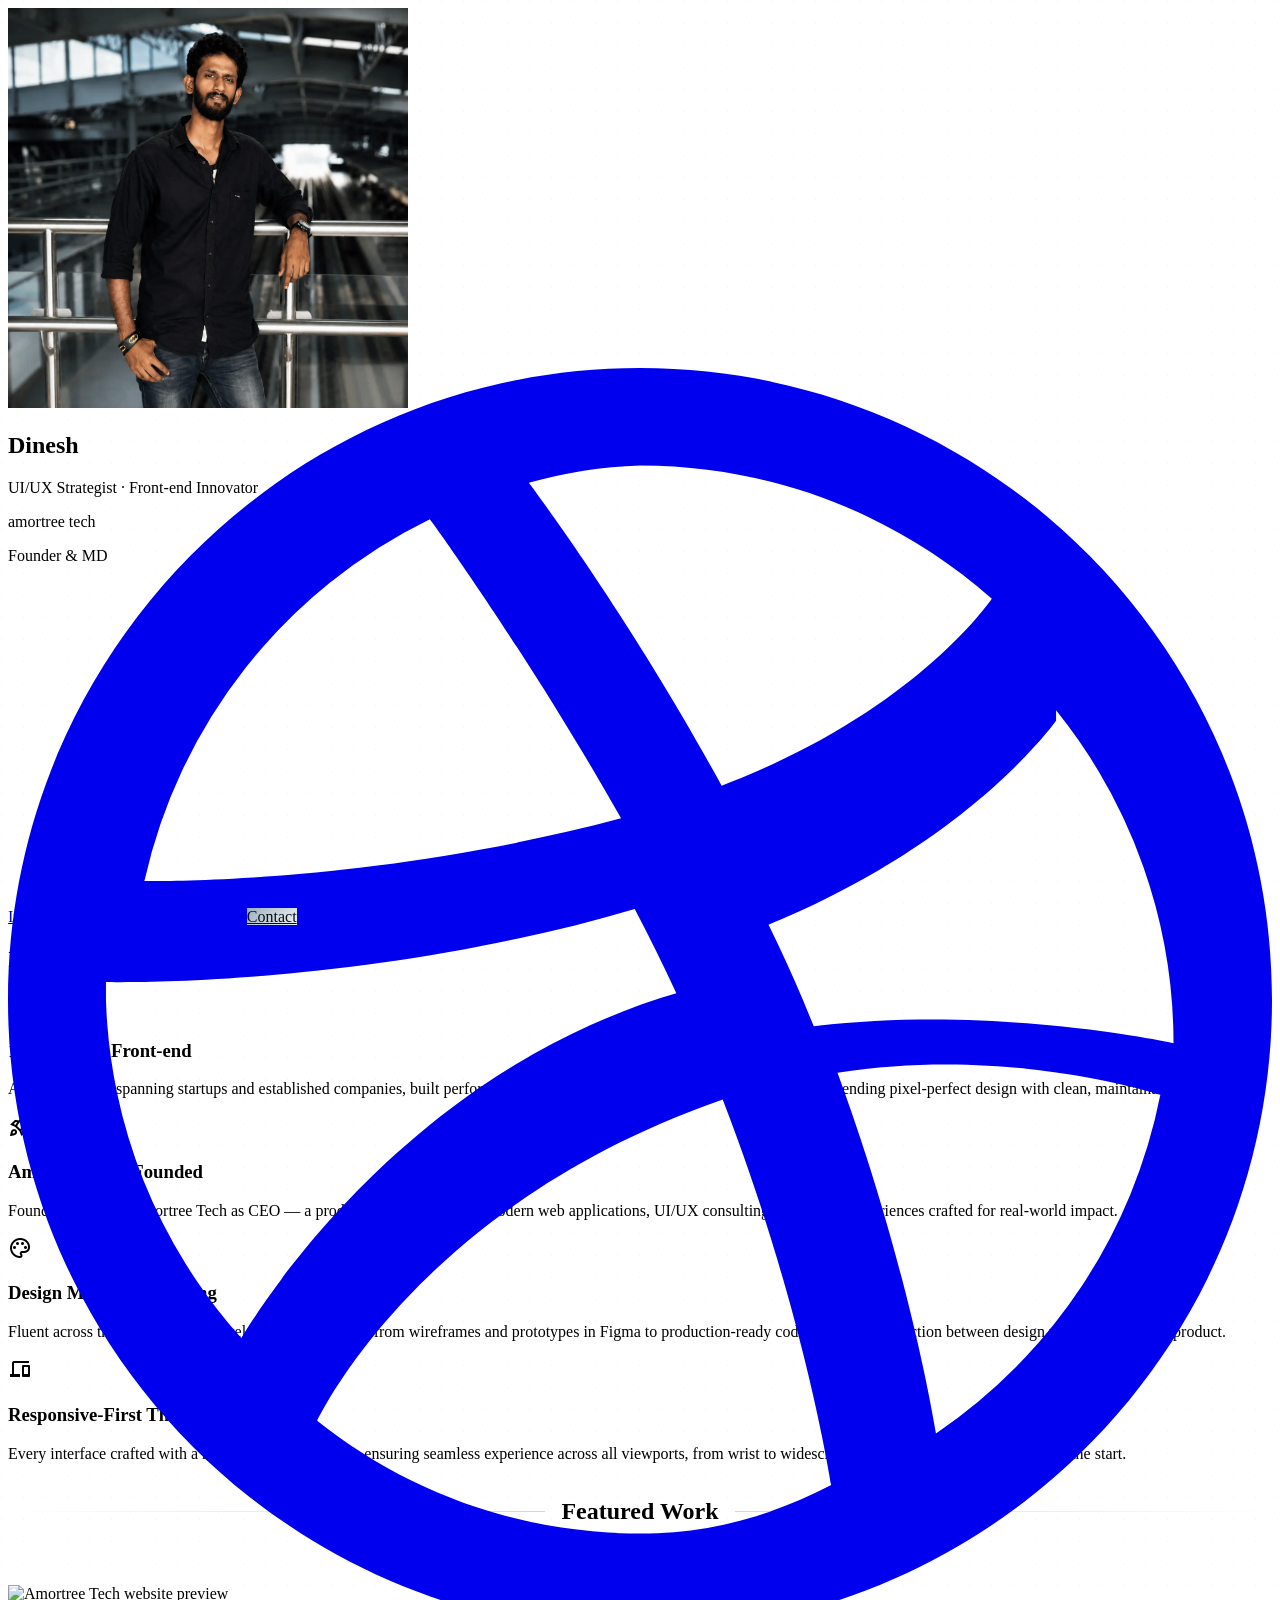
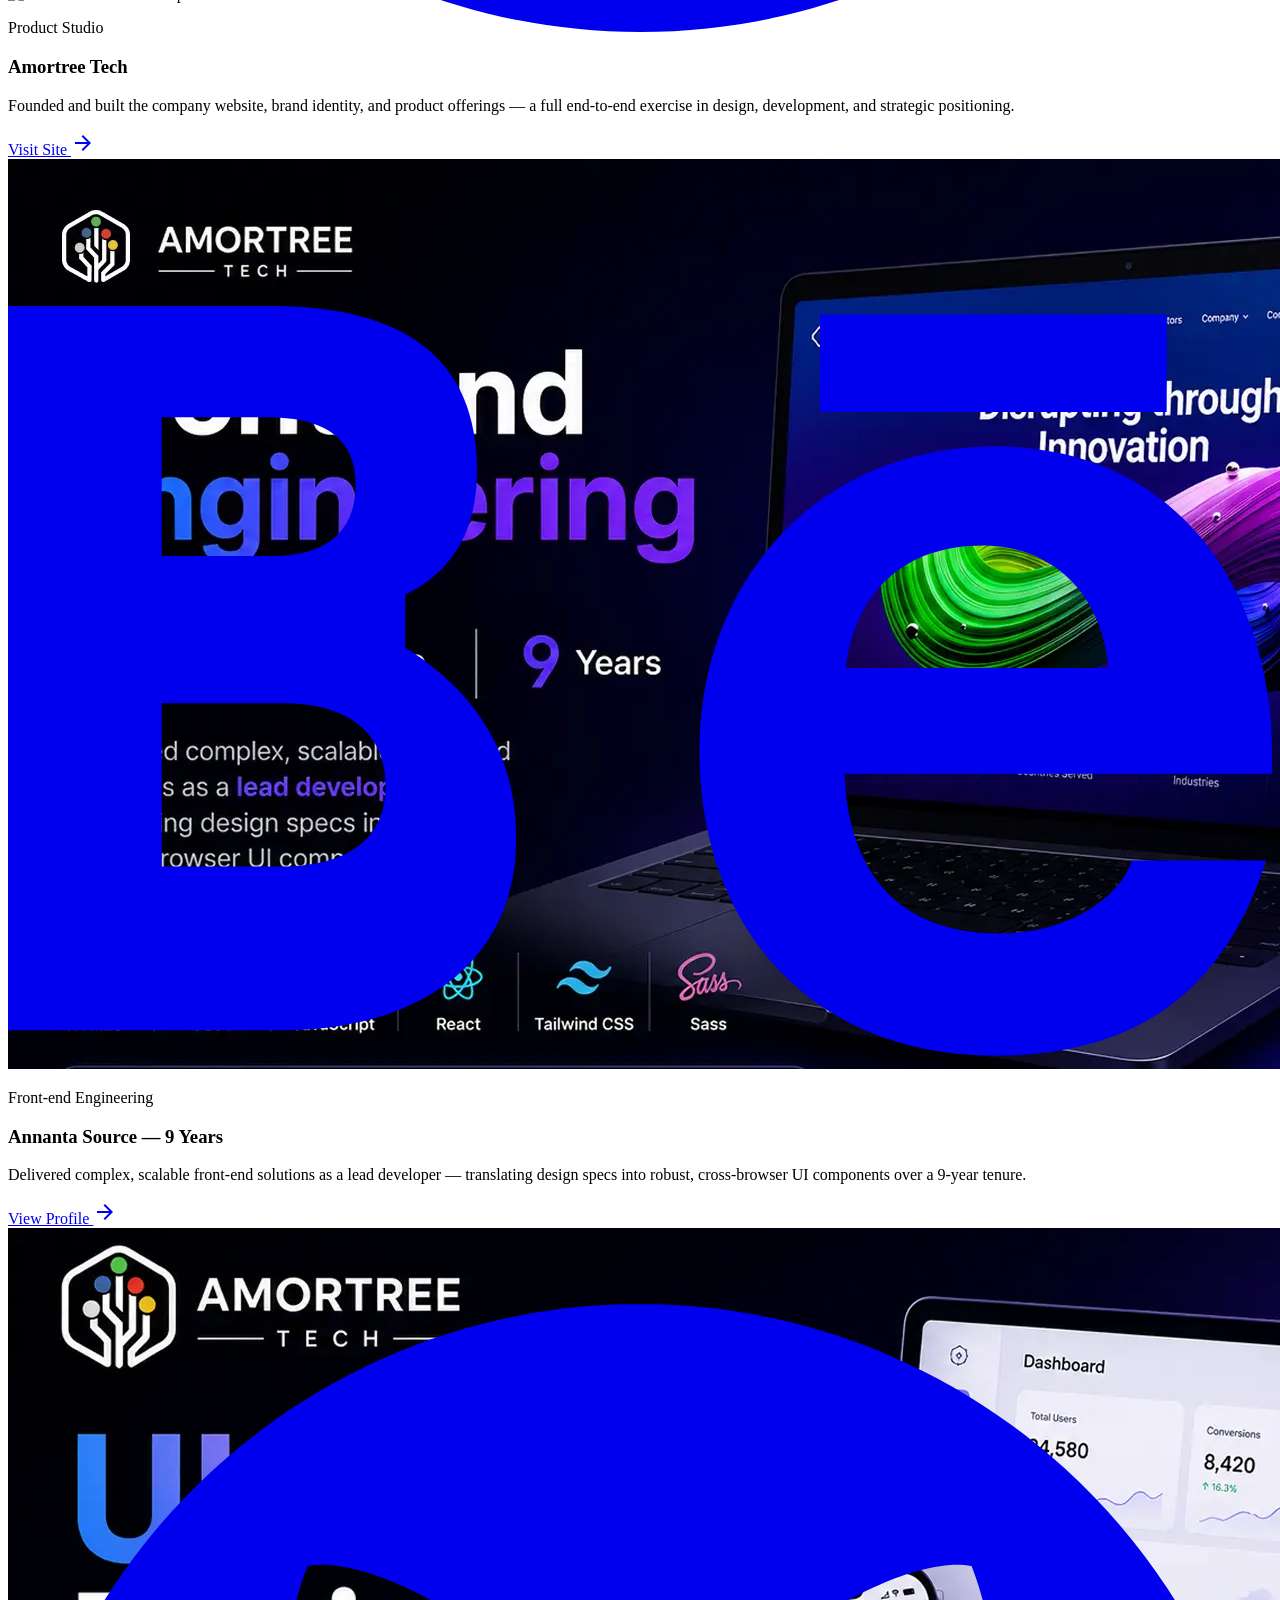
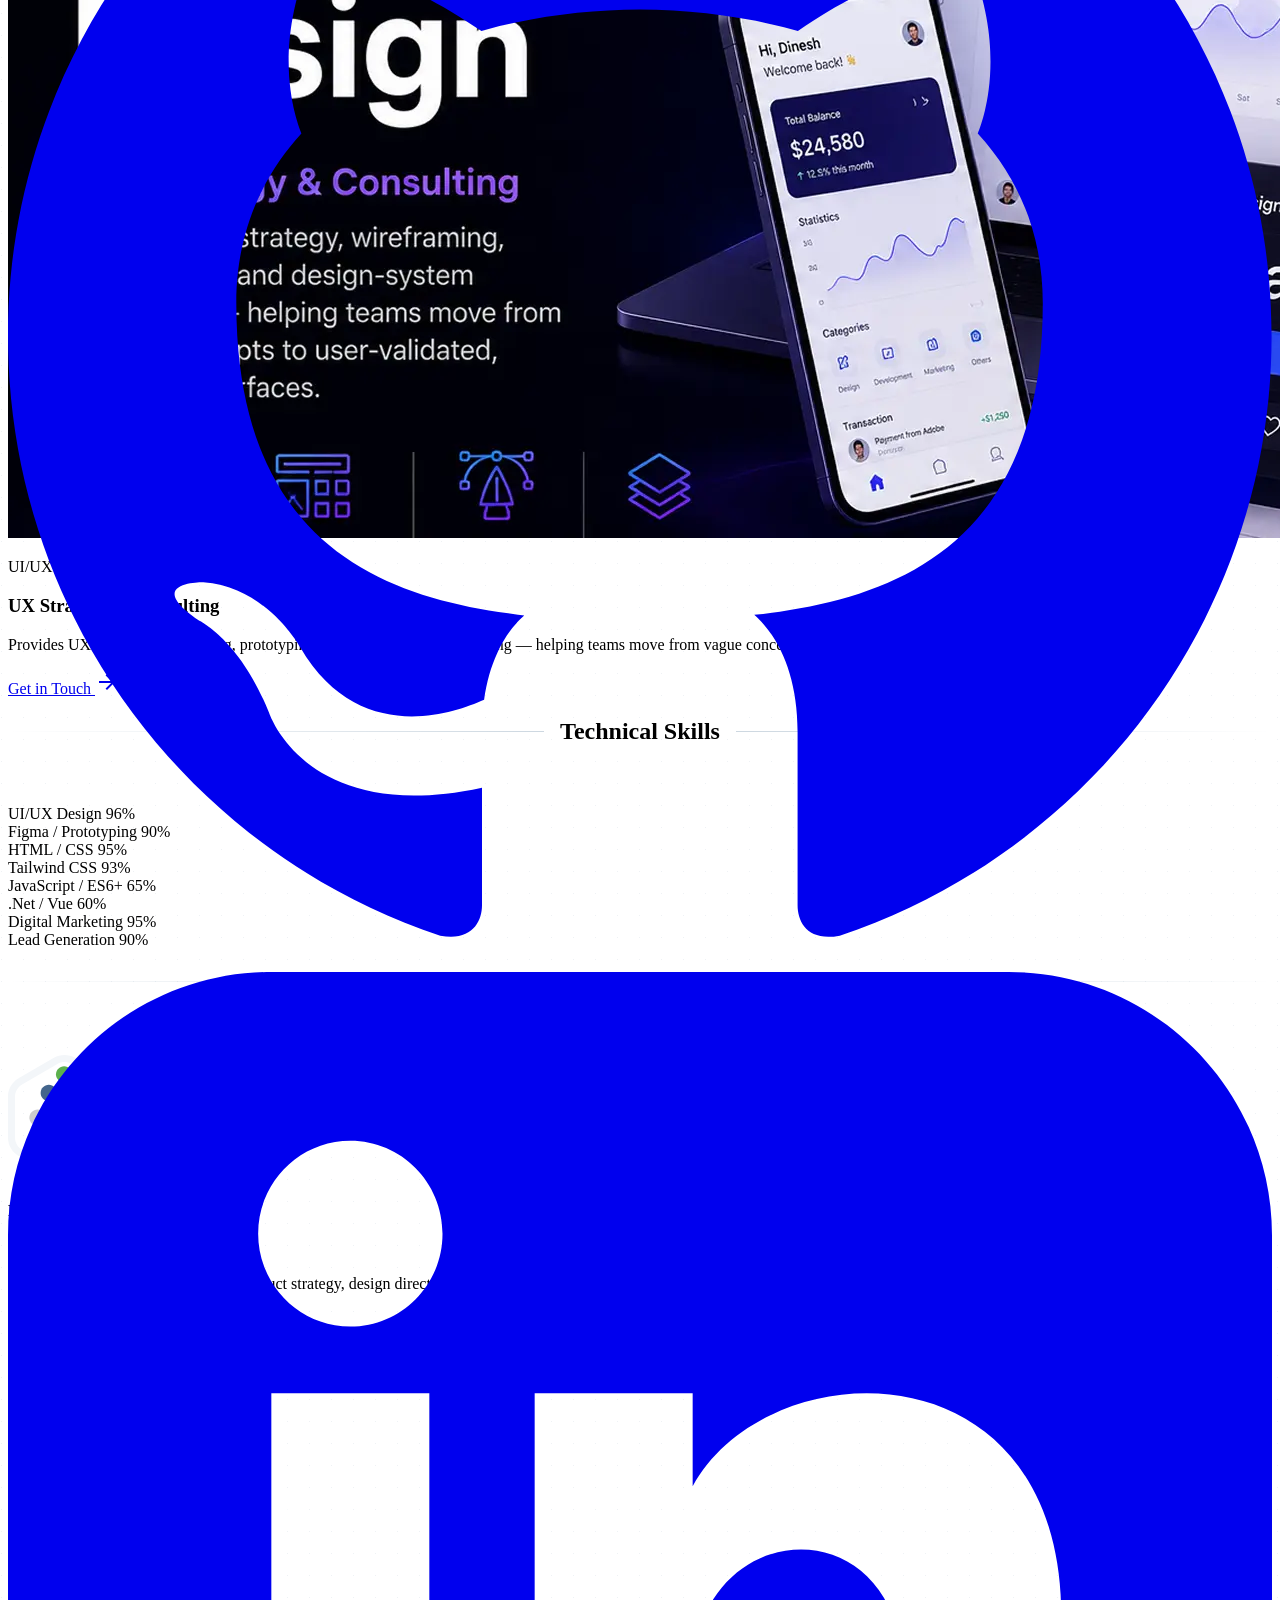
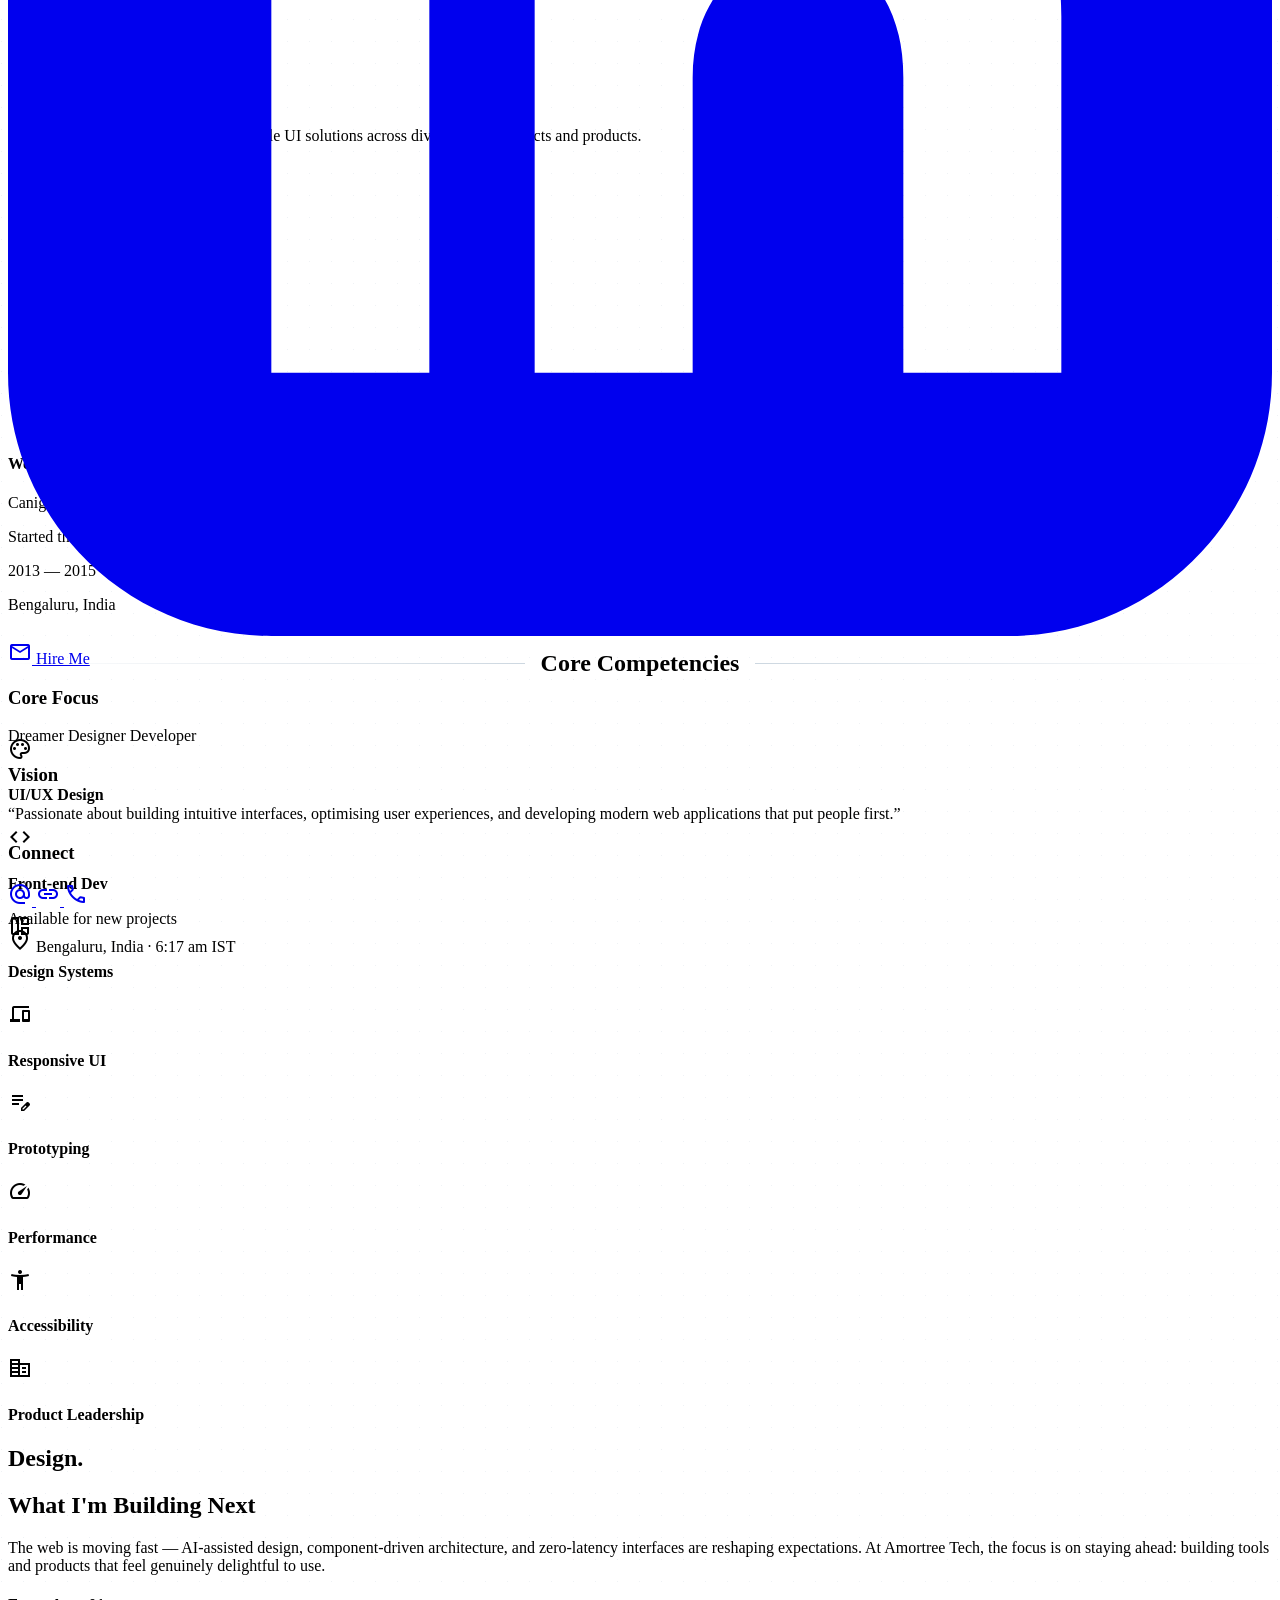
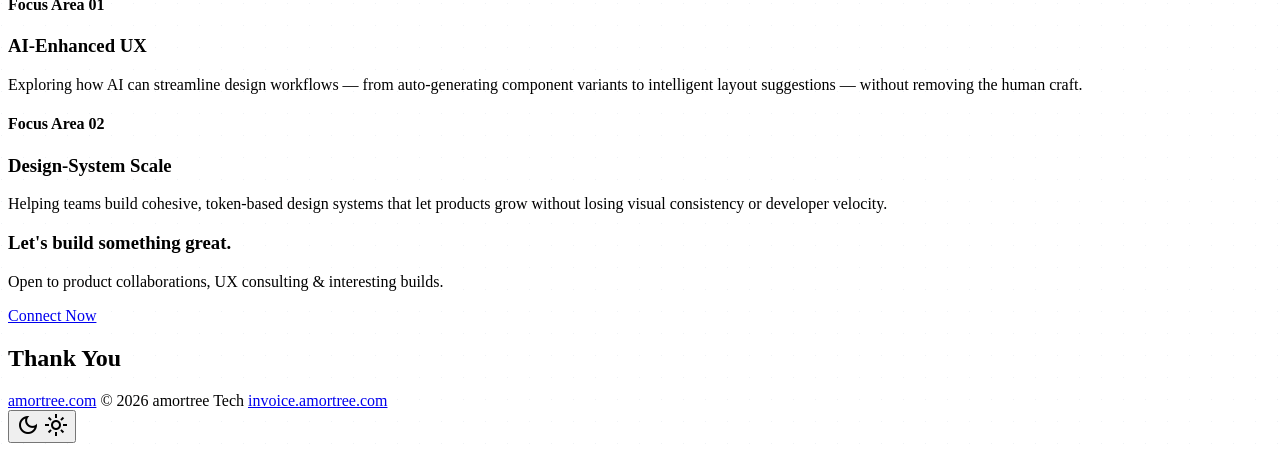
==== commit f5f4e36a: "Update index.html" ====
--- a/index.html
+++ b/index.html
@@ -27,7 +27,7 @@
         content="Founder & CEO of Amortree Tech. 10+ years building performant, accessible web interfaces, design systems, and product experiences." />
     <meta name="twitter:image" content="https://demo.amortree.com/assets/img/og-image.png" />
 
-    <link rel="shortcut icon" href="https://amortree.com/assets/favicon-DWfsGvND.png" type="image/x-icon">
+    <link rel="shortcut icon" href="https://amortree.com/assets/favicon-32x32-KN1zEOrI.png" type="image/x-icon">
     <link href="https://fonts.googleapis.com" rel="preconnect" />
     <link crossorigin="" href="https://fonts.gstatic.com" rel="preconnect" />
     <link
@@ -269,7 +269,7 @@
                         UI/UX Strategist · Front-end Innovator</p>
                     <p class="font-display text-lg text-primary-bright font-semibold leading-tight mt-3">amortree tech
                     </p>
-                    <p class="text-stone-300 uppercase text-[0.65rem] mt-0.5 tracking-[0.15em]">Founder &amp; CEO
+                    <p class="text-stone-300 uppercase text-[0.65rem] mt-0.5 tracking-[0.15em]">Founder &amp; MD
                     </p>
                 </div>
             </div>
